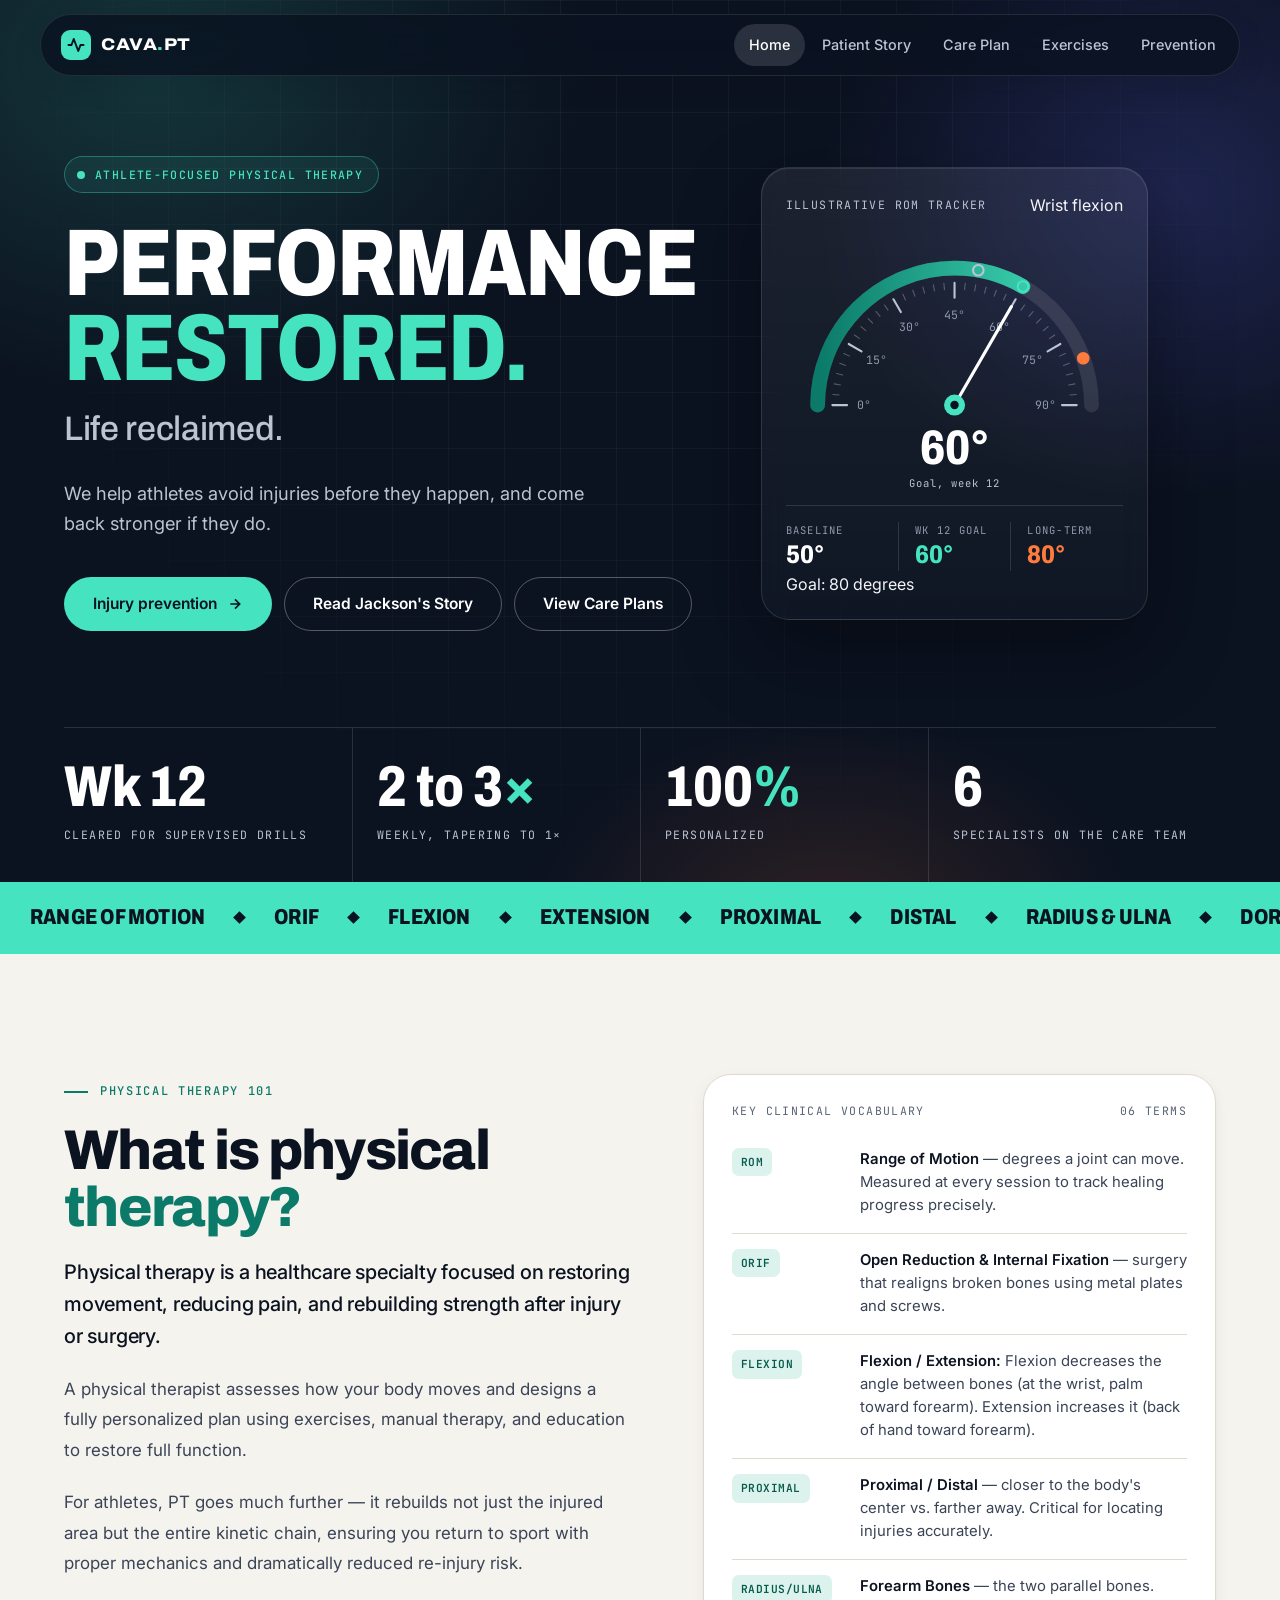
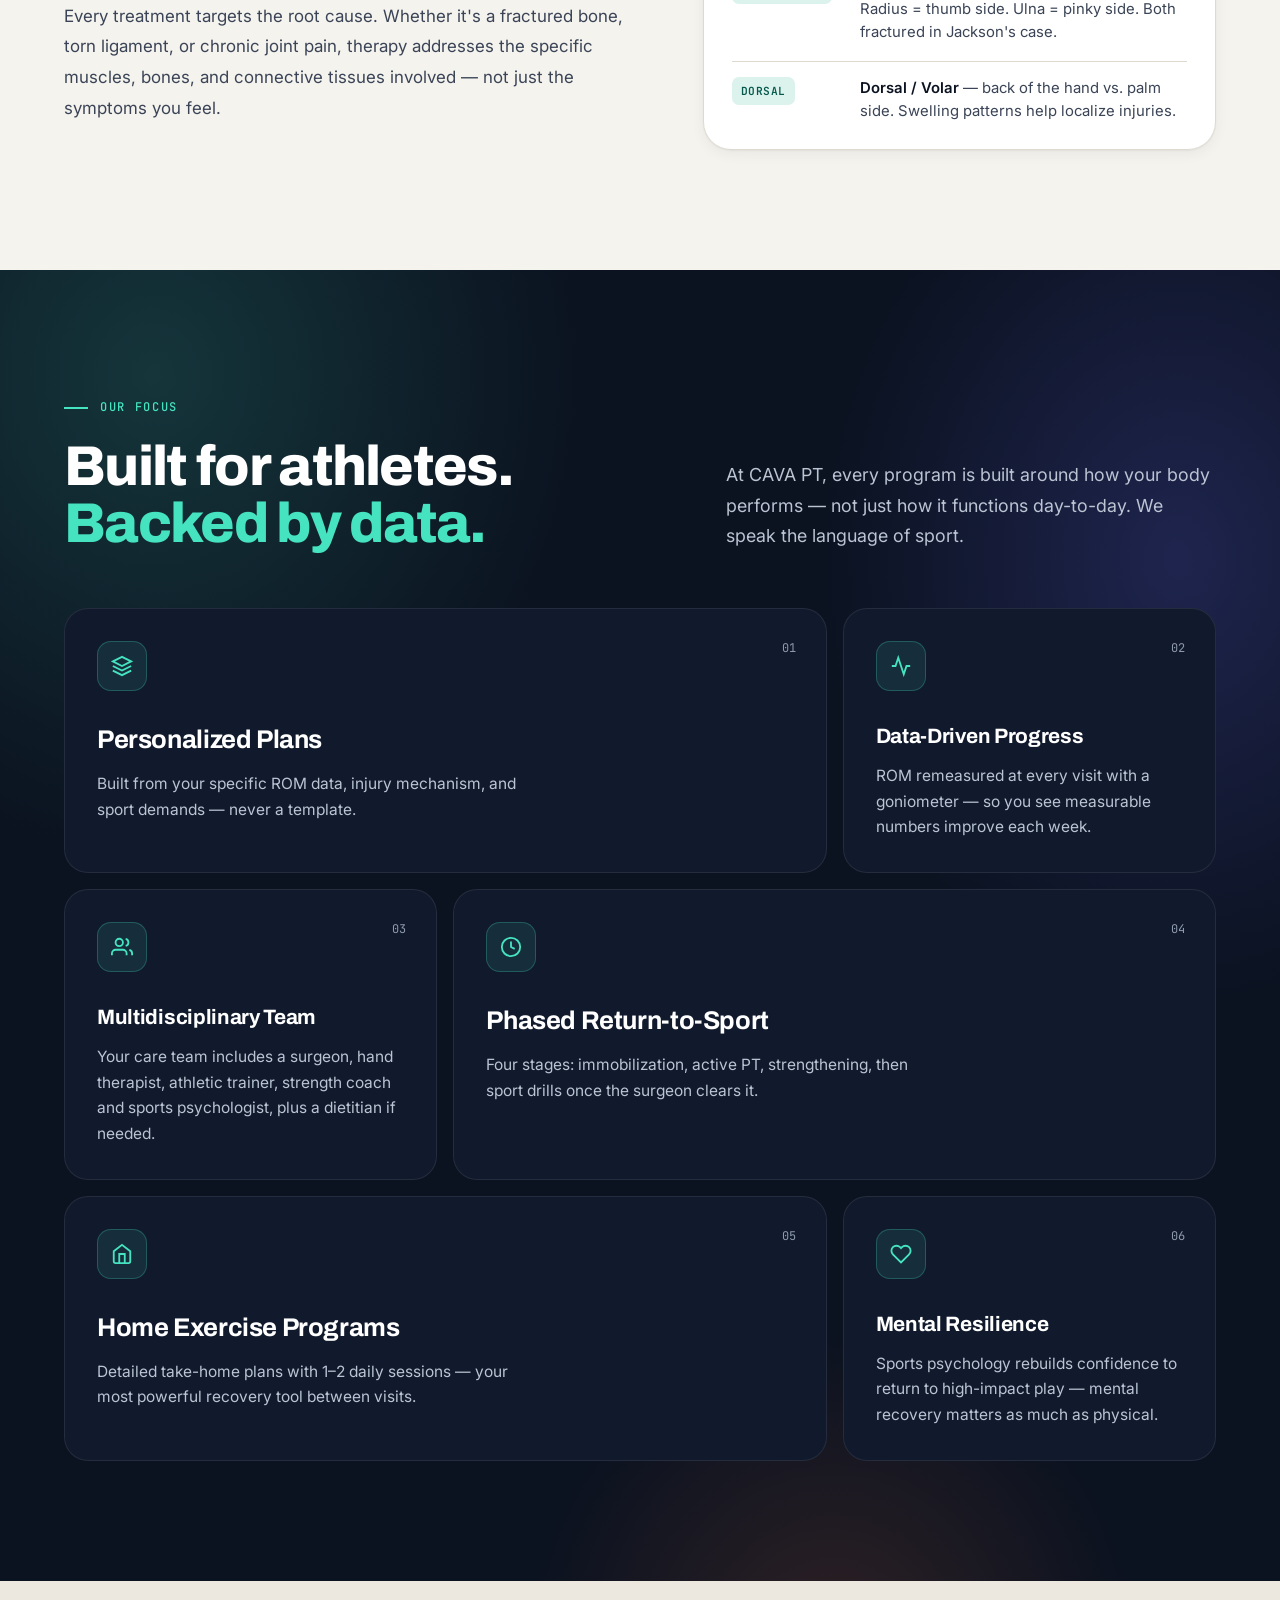
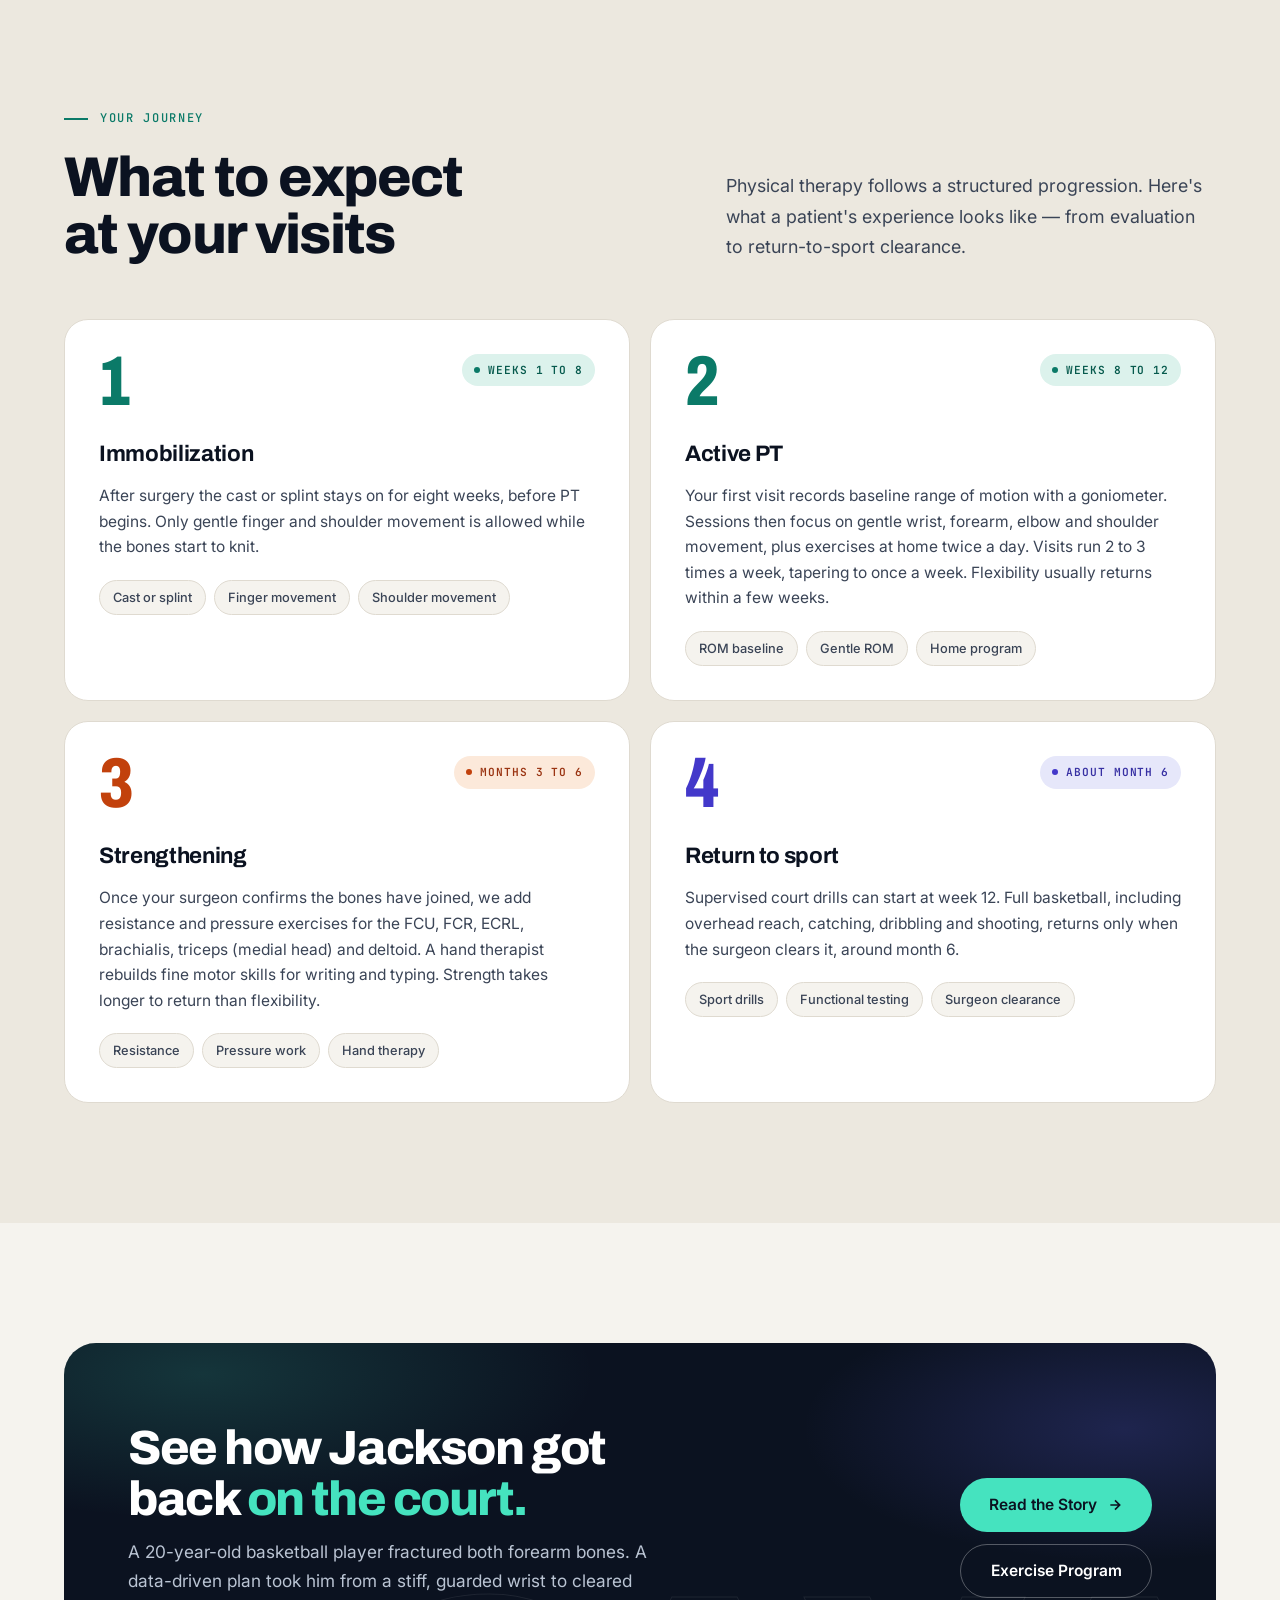
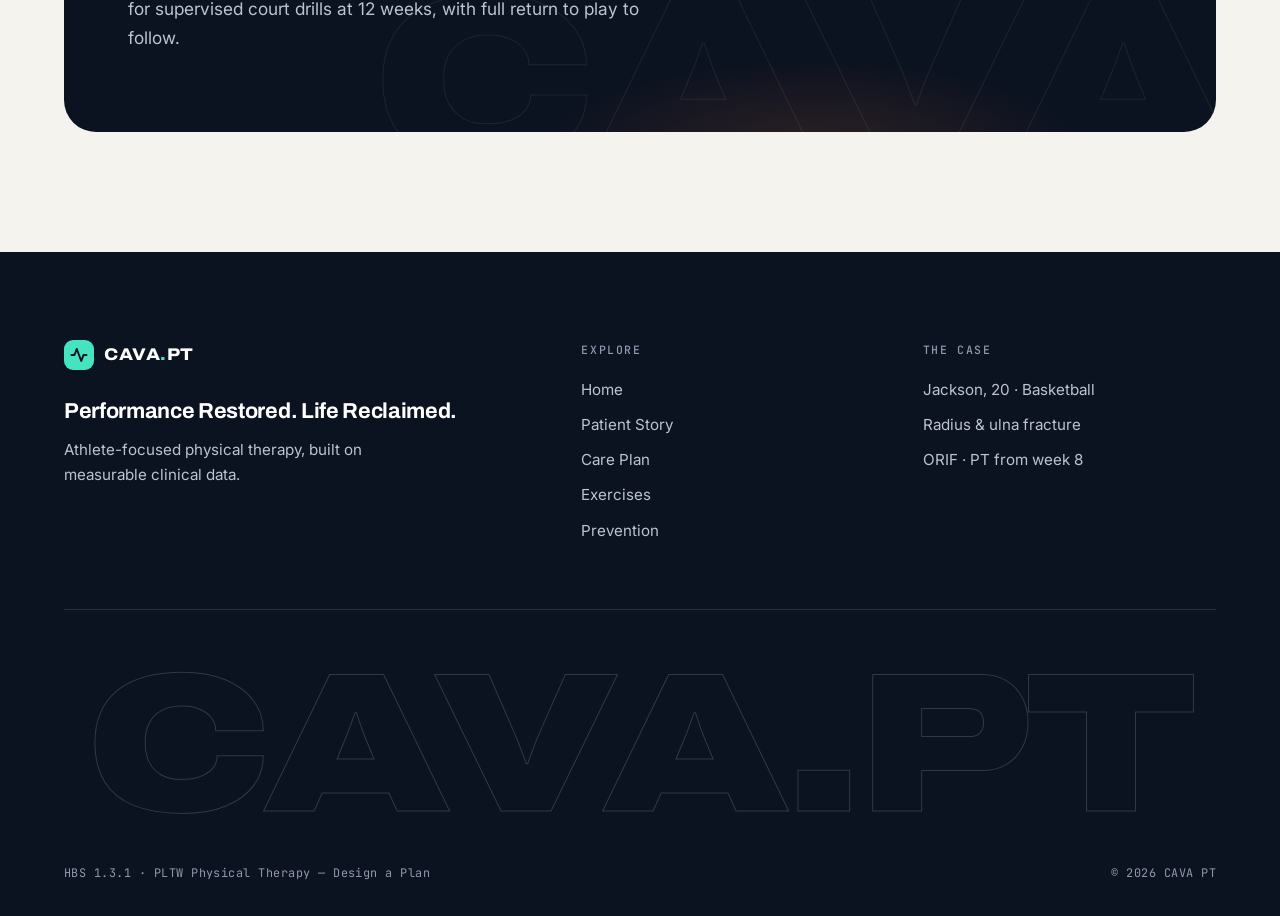
==== index.html @ 37870cc6 "Task 10: Media placeholders, ROM chart and illustrative tracker Maniken photo placeholder, hidden-un" ====
<!DOCTYPE html>
<html lang="en">
<head>
  <meta charset="UTF-8">
  <meta name="viewport" content="width=device-width, initial-scale=1.0">
  <title>CAVA Physical Therapy</title>
  <meta name="description" content="Athlete-focused physical therapy built on clinical data. Performance restored, life reclaimed.">
  <script>document.documentElement.classList.add('js')</script>
  <link rel="preconnect" href="https://fonts.googleapis.com">
  <link rel="preconnect" href="https://fonts.gstatic.com" crossorigin>
  <link rel="stylesheet" href="https://fonts.googleapis.com/css2?family=Archivo:wdth,wght@62..125,400..900&family=Inter:wght@400;500;600;700&family=JetBrains+Mono:wght@400;500;600&display=swap">
  <link rel="stylesheet" href="styles.css">
</head>
<body>

<div class="progress" aria-hidden="true"></div>
<a class="skip" href="#main">Skip to content</a>

<header class="nav">
  <div class="nav__bar">
    <a href="index.html" class="brand" aria-label="CAVA PT home">
      <span class="brand__mark"><svg width="18" height="18" viewBox="0 0 24 24" fill="none" stroke="currentColor" stroke-width="2.6" stroke-linecap="round" stroke-linejoin="round"><polyline points="2 12 6 12 9 4 15 20 18 12 22 12"/></svg></span>
      CAVA<span class="brand__dot">.</span>PT
    </a>
    <button class="nav__toggle" aria-expanded="false" aria-controls="nav-links" aria-label="Toggle menu"><span></span><span></span></button>
    <ul class="nav__links" id="nav-links">
      <li><a href="index.html" aria-current="page">Home</a></li>
      <li><a href="success-story.html">Patient Story</a></li>
      <li><a href="care-plan.html">Care Plan</a></li>
      <li><a href="exercises.html">Exercises</a></li>
      <li><a href="prevention.html">Prevention</a></li>
    </ul>
  </div>
</header>

<main id="main">

  <!-- HERO -->
  <section class="hero">
    <div class="glow"></div><div class="gridlines"></div>
    <div class="wrap">
      <div class="hero__layout">
        <div>
          <span class="chip"><span class="chip__pulse"></span>Athlete-Focused Physical Therapy</span>
          <h1>Performance <span class="hl">Restored.</span><span class="sub">Life reclaimed.</span></h1>
          <p class="hero__text">We help athletes avoid injuries before they happen, and come back stronger if they do.</p>
          <div class="hero__actions">
            <a href="prevention.html" class="btn btn--mint">Injury prevention
              <svg width="16" height="16" fill="none" stroke="currentColor" stroke-width="2.5" viewBox="0 0 24 24"><path d="M5 12h14M12 5l7 7-7 7"/></svg>
            </a>
            <a href="success-story.html" class="btn btn--ghost">Read Jackson's Story</a>
            <a href="care-plan.html" class="btn btn--ghost">View Care Plans</a>
          </div>
        </div>

        <div class="dial" data-dial aria-label="Illustrative ROM tracker for wrist flexion: 50 degrees at baseline, goal of 60 degrees at week 12, long-term goal of 80 degrees" role="img">
          <div class="dial__head">
            <span class="dial__label">Illustrative ROM tracker</span>
            <span class="dial__sub">Wrist flexion</span>
          </div>
          <svg viewBox="0 0 320 252" aria-hidden="true">
            <defs>
              <linearGradient id="dg" x1="0" x2="1" y1="0" y2="0">
                <stop offset="0" stop-color="#0B7A68"/><stop offset="1" stop-color="#45E3BF"/>
              </linearGradient>
            </defs>
            <path d="M 30 170 A 130 130 0 0 1 290 170" fill="none" stroke="rgba(255,255,255,.1)" stroke-width="14" stroke-linecap="round"/>
            <path class="dial__fill" d="M 30 170 A 130 130 0 0 1 290 170" fill="none" stroke="url(#dg)" stroke-width="14" stroke-linecap="round" pathLength="100" stroke-dasharray="100 100" stroke-dashoffset="22.2"/>
            <g class="dial__ticks"></g>
            <circle cx="182.57" cy="41.98" r="5" fill="none" stroke="#BAC4D3" stroke-width="2"/>
            <circle cx="225" cy="57.42" r="5" fill="none" stroke="#45E3BF" stroke-width="2"/>
            <circle cx="282.16" cy="125.54" r="6" fill="#FF7A3D"/>
            <g class="dial__needle" transform="rotate(70 160 170)">
              <line x1="160" y1="170" x2="160" y2="62" stroke="#fff" stroke-width="3" stroke-linecap="round"/>
            </g>
            <circle cx="160" cy="170" r="10" fill="#45E3BF"/>
            <circle cx="160" cy="170" r="4" fill="#0B1220"/>
            <text class="dial__value" x="160" y="226" text-anchor="middle" font-size="46">80°</text>
            <text class="dial__week" x="160" y="248" text-anchor="middle" font-size="10">Long-term goal</text>
          </svg>
          <div class="dial__readout">
            <div><span>Baseline</span><b>50°</b></div>
            <div class="g"><span>Wk 12 goal</span><b>60°</b></div>
            <div class="t"><span>Long-term</span><b>80°</b></div>
          </div>
          <p class="dial__caption">Goal: 80 degrees</p>
        </div>
      </div>

      <div class="stats">
        <div class="stat"><div class="stat__n">Wk <span data-count="12">12</span></div><div class="stat__l">Cleared for supervised drills</div></div>
        <div class="stat"><div class="stat__n">2 to 3<em>×</em></div><div class="stat__l">Weekly, tapering to 1×</div></div>
        <div class="stat"><div class="stat__n"><span data-count="100">100</span><em>%</em></div><div class="stat__l">Personalized</div></div>
        <div class="stat"><div class="stat__n"><span data-count="6">6</span></div><div class="stat__l">Specialists on the care team</div></div>
      </div>
    </div>
  </section>

  <!-- TICKER -->
  <div class="ticker" aria-hidden="true">
    <div class="ticker__track">
      <span class="ticker__item">Range of Motion</span><span class="ticker__item">ORIF</span><span class="ticker__item">Flexion</span><span class="ticker__item">Extension</span><span class="ticker__item">Proximal</span><span class="ticker__item">Distal</span><span class="ticker__item">Radius &amp; Ulna</span><span class="ticker__item">Dorsal</span><span class="ticker__item">Volar</span><span class="ticker__item">Return to Sport</span>
      <span class="ticker__item">Range of Motion</span><span class="ticker__item">ORIF</span><span class="ticker__item">Flexion</span><span class="ticker__item">Extension</span><span class="ticker__item">Proximal</span><span class="ticker__item">Distal</span><span class="ticker__item">Radius &amp; Ulna</span><span class="ticker__item">Dorsal</span><span class="ticker__item">Volar</span><span class="ticker__item">Return to Sport</span>
    </div>
  </div>

  <!-- WHAT IS PT -->
  <section class="section">
    <div class="wrap split">
      <div>
        <span class="eyebrow reveal">Physical Therapy 101</span>
        <h2 class="title reveal">What is physical <span class="hl">therapy?</span></h2>
        <div class="prose">
          <p class="big reveal">Physical therapy is a healthcare specialty focused on restoring movement, reducing pain, and rebuilding strength after injury or surgery.</p>
          <p class="reveal">A physical therapist assesses how your body moves and designs a fully personalized plan using exercises, manual therapy, and education to restore full function.</p>
          <p class="reveal">For athletes, PT goes much further — it rebuilds not just the injured area but the entire kinetic chain, ensuring you return to sport with proper mechanics and dramatically reduced re-injury risk.</p>
          <p class="reveal">Every treatment targets the root cause. Whether it's a fractured bone, torn ligament, or chronic joint pain, therapy addresses the specific muscles, bones, and connective tissues involved — not just the symptoms you feel.</p>
        </div>
      </div>

      <aside class="glossary reveal" aria-label="Key clinical vocabulary">
        <div class="glossary__head"><span>Key Clinical Vocabulary</span><span>06 terms</span></div>
        <div class="term"><span class="term__tag">ROM</span><p><strong>Range of Motion</strong> — degrees a joint can move. Measured at every session to track healing progress precisely.</p></div>
        <div class="term"><span class="term__tag">ORIF</span><p><strong>Open Reduction &amp; Internal Fixation</strong> — surgery that realigns broken bones using metal plates and screws.</p></div>
        <div class="term"><span class="term__tag">FLEXION</span><p><strong>Flexion / Extension:</strong> Flexion decreases the angle between bones (at the wrist, palm toward forearm). Extension increases it (back of hand toward forearm).</p></div>
        <div class="term"><span class="term__tag">PROXIMAL</span><p><strong>Proximal / Distal</strong> — closer to the body's center vs. farther away. Critical for locating injuries accurately.</p></div>
        <div class="term"><span class="term__tag">RADIUS/ULNA</span><p><strong>Forearm Bones</strong> — the two parallel bones. Radius = thumb side. Ulna = pinky side. Both fractured in Jackson's case.</p></div>
        <div class="term"><span class="term__tag">DORSAL</span><p><strong>Dorsal / Volar</strong> — back of the hand vs. palm side. Swelling patterns help localize injuries.</p></div>
      </aside>
    </div>
  </section>

  <!-- FOCUS -->
  <section class="section section--ink">
    <div class="glow"></div>
    <div class="wrap">
      <div class="section-head section-head--split">
        <div>
          <span class="eyebrow reveal">Our Focus</span>
          <h2 class="title reveal">Built for athletes.<br><span class="hl">Backed by data.</span></h2>
        </div>
        <p class="lead reveal">At CAVA PT, every program is built around how your body performs — not just how it functions day-to-day. We speak the language of sport.</p>
      </div>

      <div class="bento">
        <article class="bento__card wide reveal" data-spotlight>
          <span class="bento__idx">01</span>
          <div class="bento__icon"><svg width="22" height="22" fill="none" stroke="currentColor" stroke-width="2" viewBox="0 0 24 24"><path d="M12 2L2 7l10 5 10-5-10-5z"/><path d="M2 17l10 5 10-5M2 12l10 5 10-5"/></svg></div>
          <h3>Personalized Plans</h3>
          <p>Built from your specific ROM data, injury mechanism, and sport demands — never a template.</p>
        </article>
        <article class="bento__card reveal" data-spotlight>
          <span class="bento__idx">02</span>
          <div class="bento__icon"><svg width="22" height="22" fill="none" stroke="currentColor" stroke-width="2" viewBox="0 0 24 24"><polyline points="22 12 18 12 15 21 9 3 6 12 2 12"/></svg></div>
          <h3>Data-Driven Progress</h3>
          <p>ROM remeasured at every visit with a goniometer — so you see measurable numbers improve each week.</p>
        </article>
        <article class="bento__card reveal" data-spotlight>
          <span class="bento__idx">03</span>
          <div class="bento__icon"><svg width="22" height="22" fill="none" stroke="currentColor" stroke-width="2" viewBox="0 0 24 24"><path d="M17 21v-2a4 4 0 0 0-4-4H5a4 4 0 0 0-4 4v2"/><circle cx="9" cy="7" r="4"/><path d="M23 21v-2a4 4 0 0 0-3-3.87"/><path d="M16 3.13a4 4 0 0 1 0 7.75"/></svg></div>
          <h3>Multidisciplinary Team</h3>
          <p>Your care team includes a surgeon, hand therapist, athletic trainer, strength coach and sports psychologist, plus a dietitian if needed.</p>
        </article>
        <article class="bento__card wide reveal" data-spotlight>
          <span class="bento__idx">04</span>
          <div class="bento__icon"><svg width="22" height="22" fill="none" stroke="currentColor" stroke-width="2" viewBox="0 0 24 24"><circle cx="12" cy="12" r="10"/><polyline points="12 6 12 12 16 14"/></svg></div>
          <h3>Phased Return-to-Sport</h3>
          <p>Four stages: immobilization, active PT, strengthening, then sport drills once the surgeon clears it.</p>
        </article>
        <article class="bento__card wide reveal" data-spotlight>
          <span class="bento__idx">05</span>
          <div class="bento__icon"><svg width="22" height="22" fill="none" stroke="currentColor" stroke-width="2" viewBox="0 0 24 24"><path d="M3 9l9-7 9 7v11a2 2 0 0 1-2 2H5a2 2 0 0 1-2-2z"/><polyline points="9 22 9 12 15 12 15 22"/></svg></div>
          <h3>Home Exercise Programs</h3>
          <p>Detailed take-home plans with 1–2 daily sessions — your most powerful recovery tool between visits.</p>
        </article>
        <article class="bento__card reveal" data-spotlight>
          <span class="bento__idx">06</span>
          <div class="bento__icon"><svg width="22" height="22" fill="none" stroke="currentColor" stroke-width="2" viewBox="0 0 24 24"><path d="M20.84 4.61a5.5 5.5 0 0 0-7.78 0L12 5.67l-1.06-1.06a5.5 5.5 0 0 0-7.78 7.78l1.06 1.06L12 21.23l7.78-7.78 1.06-1.06a5.5 5.5 0 0 0 0-7.78z"/></svg></div>
          <h3>Mental Resilience</h3>
          <p>Sports psychology rebuilds confidence to return to high-impact play — mental recovery matters as much as physical.</p>
        </article>
      </div>
    </div>
  </section>

  <!-- JOURNEY -->
  <section class="section section--paper2">
    <div class="wrap">
      <div class="section-head section-head--split">
        <div>
          <span class="eyebrow reveal">Your Journey</span>
          <h2 class="title reveal">What to expect at your visits</h2>
        </div>
        <p class="lead reveal">Physical therapy follows a structured progression. Here's what a patient's experience looks like — from evaluation to return-to-sport clearance.</p>
      </div>

      <div class="grid grid-2">
        <article class="step p1 reveal">
          <div class="step__top"><span class="step__num">1</span><span class="tag-phase">Weeks 1 to 8</span></div>
          <h3>Immobilization</h3>
          <p>After surgery the cast or splint stays on for eight weeks, before PT begins. Only gentle finger and shoulder movement is allowed while the bones start to knit.</p>
          <div class="tags"><span class="tag">Cast or splint</span><span class="tag">Finger movement</span><span class="tag">Shoulder movement</span></div>
        </article>
        <article class="step p1 reveal">
          <div class="step__top"><span class="step__num">2</span><span class="tag-phase">Weeks 8 to 12</span></div>
          <h3>Active PT</h3>
          <p>Your first visit records baseline range of motion with a goniometer. Sessions then focus on gentle wrist, forearm, elbow and shoulder movement, plus exercises at home twice a day. Visits run 2 to 3 times a week, tapering to once a week. Flexibility usually returns within a few weeks.</p>
          <div class="tags"><span class="tag">ROM baseline</span><span class="tag">Gentle ROM</span><span class="tag">Home program</span></div>
        </article>
        <article class="step p2 reveal">
          <div class="step__top"><span class="step__num">3</span><span class="tag-phase">Months 3 to 6</span></div>
          <h3>Strengthening</h3>
          <p>Once your surgeon confirms the bones have joined, we add resistance and pressure exercises for the FCU, FCR, ECRL, brachialis, triceps (medial head) and deltoid. A hand therapist rebuilds fine motor skills for writing and typing. Strength takes longer to return than flexibility.</p>
          <div class="tags"><span class="tag">Resistance</span><span class="tag">Pressure work</span><span class="tag">Hand therapy</span></div>
        </article>
        <article class="step p3 reveal">
          <div class="step__top"><span class="step__num">4</span><span class="tag-phase">About month 6</span></div>
          <h3>Return to sport</h3>
          <p>Supervised court drills can start at week 12. Full basketball, including overhead reach, catching, dribbling and shooting, returns only when the surgeon clears it, around month 6.</p>
          <div class="tags"><span class="tag">Sport drills</span><span class="tag">Functional testing</span><span class="tag">Surgeon clearance</span></div>
        </article>
      </div>
    </div>
  </section>

  <!-- CTA -->
  <section class="section">
    <div class="wrap">
      <div class="cta reveal">
        <div class="glow"></div>
        <div>
          <h2>See how Jackson got back <span class="hl">on the court.</span></h2>
          <p>A 20-year-old basketball player fractured both forearm bones. A data-driven plan took him from a stiff, guarded wrist to cleared for supervised court drills at 12 weeks, with full return to play to follow.</p>
        </div>
        <div class="cta__actions">
          <a href="success-story.html" class="btn btn--mint">Read the Story
            <svg width="16" height="16" fill="none" stroke="currentColor" stroke-width="2.5" viewBox="0 0 24 24"><path d="M5 12h14M12 5l7 7-7 7"/></svg>
          </a>
          <a href="exercises.html" class="btn btn--ghost">Exercise Program</a>
        </div>
      </div>
    </div>
  </section>

</main>

<footer class="footer">
  <div class="wrap">
    <div class="footer__top">
      <div>
        <a href="index.html" class="brand"><span class="brand__mark"><svg width="18" height="18" viewBox="0 0 24 24" fill="none" stroke="currentColor" stroke-width="2.6" stroke-linecap="round" stroke-linejoin="round"><polyline points="2 12 6 12 9 4 15 20 18 12 22 12"/></svg></span>CAVA<span class="brand__dot">.</span>PT</a>
        <p class="footer__tag">Performance Restored. Life Reclaimed.</p>
        <p class="footer__note">Athlete-focused physical therapy, built on measurable clinical data.</p>
      </div>
      <div>
        <h4>Explore</h4>
        <ul><li><a href="index.html">Home</a></li><li><a href="success-story.html">Patient Story</a></li><li><a href="care-plan.html">Care Plan</a></li><li><a href="exercises.html">Exercises</a></li><li><a href="prevention.html">Prevention</a></li></ul>
      </div>
      <div>
        <h4>The Case</h4>
        <ul><li>Jackson, 20 · Basketball</li><li>Radius &amp; ulna fracture</li><li>ORIF · PT from week 8</li></ul>
      </div>
    </div>
    <div class="footer__word" aria-hidden="true">CAVA.PT</div>
    <div class="footer__bottom"><span>HBS 1.3.1 · PLTW Physical Therapy — Design a Plan</span><span>&copy; 2026 CAVA PT</span></div>
  </div>
</footer>

<script src="main.js"></script>
</body>
</html>
---- styles.css ----
/* =========================================================================
   CAVA PT — Design System
   One fixed, contrast-checked palette (every text/background pair ≥ 4.5:1).
   Dark "ink" sections use their own fixed on-ink colours, so nothing flips
   or disappears when the visitor's OS is in dark mode.
   ========================================================================= */

:root {
  /* Surfaces */
  --ink: #0B1220;
  --ink-2: #111A2C;
  --ink-3: #1A2540;
  --paper: #F5F3EE;
  --paper-2: #ECE8DF;
  --card: #FFFFFF;
  --line: #DFDAD0;
  --line-2: #C7C0B2;

  /* Text on light */
  --text: #0B1220;
  --text-2: #3A4456;
  --text-3: #596476;

  /* Text on ink */
  --on-ink: #F4F6FA;
  --on-ink-2: #BAC4D3;
  --on-ink-3: #8E9AAD;
  --ink-line: rgba(255, 255, 255, .12);

  /* Accents — "-ink" variants are for text on the matching "-soft" tint */
  --mint: #45E3BF;
  --flame: #FF7A3D;
  --teal: #0B7A68;  --teal-ink: #065A4D;  --teal-soft: #DCF2EC;
  --orange: #C2410C; --orange-ink: #9A3412; --orange-soft: #FCE9DA;
  --indigo: #4338CA; --indigo-ink: #3730A3; --indigo-soft: #E6E7FA;
  --green: #15803D; --green-ink: #166534; --green-soft: #DBF3E2;
  --red: #B91C1C;   --red-ink: #991B1B;   --red-soft: #FBE4E4;

  /* Type */
  --font-display: 'Archivo', 'Helvetica Neue', Arial, sans-serif;
  --font-body: 'Inter', system-ui, -apple-system, sans-serif;
  --font-mono: 'JetBrains Mono', ui-monospace, 'SF Mono', Menlo, monospace;

  /* Shape & depth */
  --r-sm: 12px;
  --r: 20px;
  --r-lg: 28px;
  --sh-1: 0 1px 2px rgba(11, 18, 32, .05), 0 4px 14px rgba(11, 18, 32, .05);
  --sh-2: 0 2px 4px rgba(11, 18, 32, .05), 0 18px 48px rgba(11, 18, 32, .12);
  --ease: cubic-bezier(.22, 1, .36, 1);

  color-scheme: light;
}

/* Phase colour sets — apply to any component */
.p1 { --c: var(--teal);   --c-ink: var(--teal-ink);   --c-soft: var(--teal-soft); }
.p2 { --c: var(--orange); --c-ink: var(--orange-ink); --c-soft: var(--orange-soft); }
.p3 { --c: var(--indigo); --c-ink: var(--indigo-ink); --c-soft: var(--indigo-soft); }
.ok { --c: var(--green);  --c-ink: var(--green-ink);  --c-soft: var(--green-soft); }

/* ---------- Base ---------- */
*, *::before, *::after { box-sizing: border-box; margin: 0; padding: 0; }
html { scroll-behavior: smooth; -webkit-text-size-adjust: 100%; scroll-padding-top: 96px; }
body {
  font-family: var(--font-body);
  font-size: 16px;
  line-height: 1.65;
  color: var(--text);
  background: var(--paper);
  overflow-x: hidden;
  -webkit-font-smoothing: antialiased;
  -moz-osx-font-smoothing: grayscale;
}
a { color: inherit; }
ul { list-style: none; }
strong { color: var(--text); font-weight: 600; }
::selection { background: var(--mint); color: var(--ink); }
:focus-visible { outline: 2px solid var(--teal); outline-offset: 3px; border-radius: 6px; }
.section--ink :focus-visible, .hero :focus-visible, .page-hero :focus-visible,
.nav :focus-visible, .footer :focus-visible { outline-color: var(--mint); }

.skip {
  position: fixed; left: 16px; top: -60px; z-index: 300;
  background: var(--mint); color: var(--ink); font-weight: 600;
  padding: 10px 16px; border-radius: 10px; text-decoration: none;
  transition: top .2s;
}
.skip:focus { top: 16px; }

/* ---------- Layout ---------- */
.wrap { max-width: 1200px; margin: 0 auto; padding: 0 24px; }
.section { padding: 120px 0; }
.section--tight { padding: 80px 0; }
.section--paper2 { background: var(--paper-2); }
.section--white { background: var(--card); }
.section--ink { background: var(--ink); color: var(--on-ink); position: relative; overflow: hidden; isolation: isolate; }
.section--ink strong { color: #fff; }
@media (max-width: 768px) {
  .wrap { padding: 0 20px; }
  .section { padding: 80px 0; }
  .section--tight { padding: 56px 0; }
}

.grid { display: grid; gap: 20px; }
.grid-2 { grid-template-columns: repeat(2, 1fr); }
.grid-3 { grid-template-columns: repeat(3, 1fr); }
.grid-4 { grid-template-columns: repeat(4, 1fr); }
.grid-auto { grid-template-columns: repeat(auto-fill, minmax(min(250px, 100%), 1fr)); }
@media (max-width: 1000px) { .grid-4 { grid-template-columns: repeat(2, 1fr); } .grid-3 { grid-template-columns: repeat(2, 1fr); } }
@media (max-width: 680px) { .grid-2, .grid-3, .grid-4 { grid-template-columns: 1fr; } }

/* ---------- Type ---------- */
.eyebrow {
  display: inline-flex; align-items: center; gap: 12px;
  font-family: var(--font-mono); font-size: .75rem; font-weight: 500;
  letter-spacing: .14em; text-transform: uppercase;
  color: var(--teal); margin-bottom: 20px;
}
.eyebrow::before { content: ''; width: 24px; height: 2px; background: currentColor; }
.section--ink .eyebrow { color: var(--mint); }

.title {
  font-family: var(--font-display); font-weight: 800;
  font-size: clamp(2.1rem, 4.6vw, 3.5rem); line-height: 1.02;
  letter-spacing: -.03em; text-wrap: balance; margin-bottom: 20px;
}
.section--ink .title { color: #fff; }
.title .hl { color: var(--teal); }
.section--ink .title .hl { color: var(--mint); }

.lead { font-size: clamp(1.02rem, 1.4vw, 1.15rem); color: var(--text-2); max-width: 620px; line-height: 1.7; }
.section--ink .lead { color: var(--on-ink-2); }

.section-head { margin-bottom: 56px; max-width: 760px; }
.section-head--split {
  max-width: none; display: grid; grid-template-columns: 1.1fr .9fr;
  gap: 24px 64px; align-items: end;
}
.section-head--split .title { margin-bottom: 0; }
@media (max-width: 860px) { .section-head--split { grid-template-columns: 1fr; } }

.mono { font-family: var(--font-mono); }

/* ---------- Scroll progress ---------- */
.progress {
  position: fixed; top: 0; left: 0; z-index: 210;
  width: 100%; height: 3px; transform-origin: 0 50%; transform: scaleX(0);
  background: linear-gradient(90deg, var(--mint), var(--flame));
}

/* ---------- Navigation (floating pill — always dark, always readable) ---------- */
.nav { position: fixed; top: 14px; left: 0; right: 0; z-index: 200; padding: 0 16px; }
.nav__bar {
  max-width: 1200px; margin: 0 auto; height: 62px;
  display: flex; align-items: center; justify-content: space-between; gap: 16px;
  padding: 0 8px 0 20px;
  background: rgba(11, 18, 32, .84);
  -webkit-backdrop-filter: blur(18px) saturate(160%); backdrop-filter: blur(18px) saturate(160%);
  border: 1px solid rgba(255, 255, 255, .1); border-radius: 999px;
  box-shadow: 0 8px 28px rgba(11, 18, 32, .16);
  transition: box-shadow .3s, background .3s;
}
.nav--scrolled .nav__bar { background: rgba(11, 18, 32, .92); box-shadow: 0 12px 40px rgba(11, 18, 32, .28); }

.brand {
  display: inline-flex; align-items: center;
  font-family: var(--font-display); font-weight: 800; font-stretch: 112%;
  font-size: 1.06rem; letter-spacing: .03em; color: #fff; text-decoration: none;
}
.brand__mark {
  width: 30px; height: 30px; border-radius: 9px; background: var(--mint); color: var(--ink);
  display: grid; place-items: center; flex: none; margin-right: 10px;
}
.brand__dot { color: var(--mint); }

.nav__links { display: flex; align-items: center; gap: 2px; }
.nav__links a {
  display: block; padding: 9px 15px; border-radius: 999px;
  font-size: .9rem; font-weight: 500; color: var(--on-ink-2); text-decoration: none;
  transition: color .2s, background .2s;
}
.nav__links a:hover { color: #fff; background: rgba(255, 255, 255, .08); }
.nav__links a[aria-current="page"] { color: #fff; background: rgba(255, 255, 255, .13); }
.nav__links .nav__cta { background: var(--mint); color: var(--ink); font-weight: 600; margin-left: 6px; }
.nav__links .nav__cta:hover { background: #7DEFD5; color: var(--ink); }

.nav__toggle {
  display: none; width: 46px; height: 46px; border-radius: 50%;
  border: 0; background: rgba(255, 255, 255, .08); color: #fff; cursor: pointer;
  place-items: center; position: relative;
}
.nav__toggle span {
  position: absolute; left: 14px; right: 14px; height: 2px; background: currentColor; border-radius: 2px;
  transition: transform .3s var(--ease), top .3s var(--ease);
}
.nav__toggle span:nth-child(1) { top: 18px; }
.nav__toggle span:nth-child(2) { top: 26px; }
.nav.open .nav__toggle span:nth-child(1) { top: 22px; transform: rotate(45deg); }
.nav.open .nav__toggle span:nth-child(2) { top: 22px; transform: rotate(-45deg); }

@media (max-width: 880px) {
  .nav__toggle { display: grid; }
  .nav__links {
    position: absolute; top: calc(100% + 10px); left: 16px; right: 16px;
    flex-direction: column; align-items: stretch; gap: 4px; padding: 10px;
    background: rgba(11, 18, 32, .97); border: 1px solid rgba(255, 255, 255, .1); border-radius: 22px;
    box-shadow: 0 24px 60px rgba(11, 18, 32, .35);
    opacity: 0; visibility: hidden; transform: translateY(-8px);
    transition: opacity .25s, transform .25s var(--ease), visibility .25s;
  }
  .nav.open .nav__links { opacity: 1; visibility: visible; transform: none; }
  .nav__links a { padding: 14px 18px; border-radius: 14px; font-size: 1rem; }
  .nav__links .nav__cta { margin: 6px 0 0; text-align: center; }
}

/* ---------- Buttons ---------- */
.btn {
  display: inline-flex; align-items: center; justify-content: center; gap: 10px;
  min-height: 54px; padding: 0 28px; border-radius: 999px; border: 1.5px solid transparent;
  font-family: var(--font-body); font-size: .97rem; font-weight: 600; text-decoration: none; white-space: nowrap;
  transition: transform .2s var(--ease), background .2s, border-color .2s, box-shadow .2s, color .2s;
}
.btn svg { transition: transform .25s var(--ease); flex: none; }
.btn:hover { transform: translateY(-2px); }
.btn:hover svg { transform: translateX(3px); }
.btn--mint { background: var(--mint); color: var(--ink); }
.btn--mint:hover { box-shadow: 0 0 0 6px rgba(69, 227, 191, .18), 0 12px 30px rgba(69, 227, 191, .25); }
.btn--ghost { border-color: rgba(255, 255, 255, .3); color: #fff; }
.btn--ghost:hover { border-color: rgba(255, 255, 255, .6); background: rgba(255, 255, 255, .07); }
.btn--ink { background: var(--ink); color: #fff; }
.btn--ink:hover { background: var(--ink-3); box-shadow: var(--sh-2); }
.btn--outline { border-color: var(--line-2); color: var(--text); }
.btn--outline:hover { border-color: var(--ink); }
.btn--white { background: #fff; color: var(--ink); }
.btn--white:hover { box-shadow: 0 12px 30px rgba(0, 0, 0, .25); }
@media (max-width: 480px) { .btn { width: 100%; } }

/* ---------- Shared dark backdrops ---------- */
.glow {
  position: absolute; inset: 0; z-index: -2; pointer-events: none;
  background:
    radial-gradient(55% 60% at 12% 8%, rgba(69, 227, 191, .17), transparent 62%),
    radial-gradient(45% 55% at 92% 22%, rgba(99, 102, 241, .22), transparent 62%),
    radial-gradient(40% 40% at 65% 105%, rgba(255, 122, 61, .14), transparent 60%);
}
.gridlines {
  position: absolute; inset: 0; z-index: -1; pointer-events: none;
  background-image:
    linear-gradient(rgba(255, 255, 255, .045) 1px, transparent 1px),
    linear-gradient(90deg, rgba(255, 255, 255, .045) 1px, transparent 1px);
  background-size: 56px 56px;
  -webkit-mask-image: radial-gradient(ellipse at 50% 25%, #000 25%, transparent 75%);
  mask-image: radial-gradient(ellipse at 50% 25%, #000 25%, transparent 75%);
}

.chip {
  display: inline-flex; align-items: center; gap: 10px;
  padding: 8px 15px 8px 12px; border-radius: 999px;
  border: 1px solid rgba(69, 227, 191, .35); background: rgba(69, 227, 191, .08);
  font-family: var(--font-mono); font-size: .72rem; font-weight: 500;
  letter-spacing: .12em; text-transform: uppercase; color: var(--mint);
}
.chip__pulse { width: 8px; height: 8px; border-radius: 50%; background: var(--mint); animation: pulse 2.2s infinite; }
@keyframes pulse {
  0% { box-shadow: 0 0 0 0 rgba(69, 227, 191, .6); }
  70% { box-shadow: 0 0 0 10px rgba(69, 227, 191, 0); }
  100% { box-shadow: 0 0 0 0 rgba(69, 227, 191, 0); }
}

/* ---------- Home hero ---------- */
.hero { position: relative; isolation: isolate; overflow: hidden; background: var(--ink); color: var(--on-ink); padding-top: 156px; }
.hero__layout { display: grid; grid-template-columns: 1.15fr .85fr; gap: 64px; align-items: center; }
.hero h1 {
  font-family: var(--font-display); font-weight: 800; font-stretch: 80%;
  text-transform: uppercase; color: #fff;
  font-size: clamp(3.1rem, 7.4vw, 6.4rem); line-height: .9; letter-spacing: -.01em;
  margin: 28px 0;
}
.hero h1 .hl { color: var(--mint); display: block; }
.hero h1 .sub {
  display: block; margin-top: 18px;
  font-stretch: 100%; font-weight: 500; text-transform: none; letter-spacing: -.01em;
  font-size: .36em; line-height: 1.2; color: var(--on-ink-2);
}
.hero__text { font-size: 1.14rem; color: var(--on-ink-2); max-width: 540px; margin-bottom: 38px; }
.hero__actions { display: flex; flex-wrap: wrap; gap: 12px; }
@media (max-width: 960px) {
  .hero { padding-top: 132px; }
  .hero__layout { grid-template-columns: 1fr; gap: 48px; }
  .dial { max-width: 460px; }
}

/* Goniometer dial */
.dial {
  position: relative; border-radius: var(--r-lg); padding: 24px 24px 22px;
  background: linear-gradient(180deg, rgba(255, 255, 255, .07), rgba(255, 255, 255, .02));
  border: 1px solid rgba(255, 255, 255, .12);
  -webkit-backdrop-filter: blur(12px); backdrop-filter: blur(12px);
  box-shadow: 0 30px 80px rgba(0, 0, 0, .35), inset 0 1px 0 rgba(255, 255, 255, .08);
}
.dial__head { display: flex; justify-content: space-between; align-items: center; margin-bottom: 8px; }
.dial__label { font-family: var(--font-mono); font-size: .72rem; letter-spacing: .12em; text-transform: uppercase; color: var(--on-ink-2); }
.dial__live { display: inline-flex; align-items: center; gap: 8px; font-family: var(--font-mono); font-size: .7rem; letter-spacing: .12em; color: var(--mint); }
.dial__live::before { content: ''; width: 7px; height: 7px; border-radius: 50%; background: var(--mint); animation: pulse 2s infinite; }
.dial svg { width: 100%; height: auto; display: block; overflow: visible; }
.dial__fill { transition: none; }
.dial__value { font-family: var(--font-display); font-weight: 800; font-stretch: 80%; fill: #fff; }
.dial__week { font-family: var(--font-mono); fill: var(--on-ink-2); letter-spacing: .1em; }
.dial__readout {
  display: grid; grid-template-columns: repeat(3, 1fr); margin-top: 14px;
  border-top: 1px solid var(--ink-line); padding-top: 16px;
}
.dial__readout div + div { border-left: 1px solid var(--ink-line); padding-left: 16px; }
.dial__readout span { display: block; font-family: var(--font-mono); font-size: .66rem; letter-spacing: .12em; text-transform: uppercase; color: var(--on-ink-3); }
.dial__readout b { font-family: var(--font-display); font-stretch: 85%; font-size: 1.6rem; font-weight: 800; color: #fff; line-height: 1.2; }
.dial__readout .t b { color: var(--flame); }
.dial__readout .g b { color: var(--mint); }

/* Hero stats strip */
.stats { display: grid; grid-template-columns: repeat(4, 1fr); margin-top: 96px; border-top: 1px solid var(--ink-line); }
.stat { padding: 30px 24px 38px; }
.stat + .stat { border-left: 1px solid var(--ink-line); }
.stat:first-child { padding-left: 0; }
.stat__n { font-family: var(--font-display); font-weight: 800; font-stretch: 80%; font-size: clamp(2.6rem, 4.5vw, 3.6rem); line-height: 1; color: #fff; }
.stat__n em { font-style: normal; color: var(--mint); }
.stat__l { margin-top: 10px; font-family: var(--font-mono); font-size: .72rem; letter-spacing: .12em; text-transform: uppercase; color: var(--on-ink-2); }
@media (max-width: 760px) {
  .stats { grid-template-columns: repeat(2, 1fr); margin-top: 64px; }
  .stat { padding: 24px 16px 28px; }
  .stat:nth-child(odd) { padding-left: 0; border-left: 0; }
  .stat:nth-child(n+3) { border-top: 1px solid var(--ink-line); }
}

/* ---------- Ticker ---------- */
.ticker { background: var(--mint); color: var(--ink); overflow: hidden; white-space: nowrap; }
.ticker__track { display: inline-flex; animation: marquee 48s linear infinite; }
.ticker:hover .ticker__track { animation-play-state: paused; }
.ticker__item {
  display: inline-flex; align-items: center; gap: 30px; padding: 18px 0 18px 30px;
  font-family: var(--font-display); font-weight: 800; font-stretch: 80%;
  font-size: 1.35rem; text-transform: uppercase; letter-spacing: .01em;
}
.ticker__item::after { content: ''; width: 9px; height: 9px; background: var(--ink); transform: rotate(45deg); }
@keyframes marquee { to { transform: translateX(-50%); } }

/* ---------- Prose ---------- */
.split { display: grid; grid-template-columns: 1.05fr .95fr; gap: 72px; align-items: start; }
@media (max-width: 900px) { .split { grid-template-columns: 1fr; gap: 48px; } }
.prose p { color: var(--text-2); font-size: 1.06rem; line-height: 1.8; margin-bottom: 22px; }
.prose p.big { font-size: 1.25rem; line-height: 1.6; color: var(--text); font-weight: 500; letter-spacing: -.01em; }

/* Glossary */
.glossary { background: var(--card); border: 1px solid var(--line); border-radius: var(--r-lg); padding: 10px; box-shadow: var(--sh-1); position: sticky; top: 100px; }
@media (max-width: 900px) { .glossary { position: static; } }
.glossary__head {
  display: flex; justify-content: space-between; align-items: center; padding: 16px 18px 12px;
  font-family: var(--font-mono); font-size: .72rem; letter-spacing: .12em; text-transform: uppercase; color: var(--text-3);
}
.term { display: grid; grid-template-columns: 112px 1fr; gap: 16px; padding: 16px 18px; border-radius: 16px; transition: background .2s; }
.term:hover { background: var(--paper); }
.term { position: relative; }
.term + .term::before { content: ''; position: absolute; top: 0; left: 18px; right: 18px; height: 1px; background: var(--line); }
.term:hover::before, .term:hover + .term::before { opacity: 0; }
.term__tag {
  justify-self: start; align-self: start;
  font-family: var(--font-mono); font-size: .7rem; font-weight: 600; letter-spacing: .04em;
  color: var(--teal-ink); background: var(--teal-soft); padding: 5px 9px; border-radius: 7px;
}
.term p { font-size: .93rem; color: var(--text-2); line-height: 1.55; }
@media (max-width: 480px) { .term { grid-template-columns: 1fr; gap: 8px; } }

/* ---------- Bento (dark feature grid) ---------- */
.bento { display: grid; grid-template-columns: repeat(3, 1fr); gap: 16px; }
.bento__card {
  position: relative; overflow: hidden; isolation: isolate;
  padding: 32px; border-radius: 24px; min-height: 240px;
  background: var(--ink-2); border: 1px solid rgba(255, 255, 255, .08);
  transition: border-color .3s, transform .3s var(--ease);
}
.bento__card::before {
  content: ''; position: absolute; inset: 0; z-index: -1; opacity: 0; transition: opacity .3s;
  background: radial-gradient(380px circle at var(--mx, 50%) var(--my, 50%), rgba(69, 227, 191, .13), transparent 60%);
}
.bento__card:hover { border-color: rgba(69, 227, 191, .35); transform: translateY(-3px); }
.bento__card:hover::before { opacity: 1; }
.bento__card.wide { grid-column: span 2; }
.bento__icon {
  width: 50px; height: 50px; border-radius: 14px; margin-bottom: 28px;
  display: grid; place-items: center; color: var(--mint);
  background: rgba(69, 227, 191, .1); border: 1px solid rgba(69, 227, 191, .25);
}
.bento__idx { position: absolute; top: 30px; right: 30px; font-family: var(--font-mono); font-size: .75rem; color: var(--on-ink-3); }
.bento__card h3 { font-family: var(--font-display); font-weight: 700; font-size: 1.3rem; letter-spacing: -.015em; color: #fff; margin-bottom: 10px; }
.bento__card p { color: var(--on-ink-2); font-size: .97rem; max-width: 440px; }
.bento__card.wide h3 { font-size: 1.6rem; }
@media (max-width: 960px) { .bento { grid-template-columns: repeat(2, 1fr); } .bento__card.wide { grid-column: auto; } }
@media (max-width: 620px) { .bento { grid-template-columns: 1fr; } .bento__card { min-height: 0; } }

/* ---------- Journey steps ---------- */
.step {
  position: relative; overflow: hidden;
  background: var(--card); border: 1px solid var(--line); border-radius: 24px; padding: 34px;
  transition: transform .3s var(--ease), box-shadow .3s, border-color .3s;
}
.step::after {
  content: ''; position: absolute; left: 0; right: 0; bottom: 0; height: 4px; background: var(--c);
  transform: scaleX(0); transform-origin: left; transition: transform .45s var(--ease);
}
.step:hover { transform: translateY(-4px); box-shadow: var(--sh-2); border-color: var(--line-2); }
.step:hover::after { transform: scaleX(1); }
.step__top { display: flex; justify-content: space-between; align-items: flex-start; gap: 16px; margin-bottom: 26px; }
.step__num { font-family: var(--font-display); font-weight: 800; font-stretch: 75%; font-size: 4.4rem; line-height: .8; color: var(--c); }
.step h3 { font-family: var(--font-display); font-weight: 700; font-size: 1.4rem; letter-spacing: -.015em; margin-bottom: 10px; }
.step p { color: var(--text-2); font-size: .97rem; margin-bottom: 20px; }

.tag-phase {
  display: inline-flex; align-items: center; gap: 8px;
  font-family: var(--font-mono); font-size: .7rem; font-weight: 600; letter-spacing: .08em; text-transform: uppercase;
  color: var(--c-ink); background: var(--c-soft); padding: 7px 12px; border-radius: 999px; white-space: nowrap;
}
.tag-phase::before { content: ''; width: 6px; height: 6px; border-radius: 50%; background: var(--c); }
.tags { display: flex; flex-wrap: wrap; gap: 8px; }
.tag { font-size: .8rem; font-weight: 500; padding: 6px 13px; border-radius: 999px; background: var(--paper); border: 1px solid var(--line); color: var(--text-2); }

/* ---------- CTA ---------- */
.cta {
  position: relative; overflow: hidden; isolation: isolate;
  display: grid; grid-template-columns: 1.4fr auto; gap: 40px; align-items: center;
  padding: 80px 64px; border-radius: 32px; background: var(--ink); color: var(--on-ink);
}
.cta::after {
  content: 'CAVA'; position: absolute; right: -2%; bottom: -18%; z-index: -1; pointer-events: none;
  font-family: var(--font-display); font-weight: 900; font-stretch: 125%; font-size: 15rem; line-height: 1;
  color: transparent; -webkit-text-stroke: 1px rgba(255, 255, 255, .08);
}
.cta h2 { font-family: var(--font-display); font-weight: 800; font-size: clamp(1.9rem, 4vw, 3rem); line-height: 1.05; letter-spacing: -.03em; color: #fff; margin-bottom: 14px; text-wrap: balance; }
.cta h2 .hl { color: var(--mint); }
.cta p { color: var(--on-ink-2); font-size: 1.08rem; max-width: 520px; }
.cta__actions { display: flex; flex-direction: column; gap: 12px; }
@media (max-width: 860px) { .cta { grid-template-columns: 1fr; padding: 56px 28px; } .cta__actions { flex-direction: row; flex-wrap: wrap; } .cta::after { font-size: 8rem; } }

/* ---------- Page hero (inner pages) ---------- */
.page-hero { position: relative; isolation: isolate; overflow: hidden; background: var(--ink); color: var(--on-ink); padding: 168px 0 96px; }
.crumbs { display: flex; align-items: center; gap: 10px; font-family: var(--font-mono); font-size: .75rem; letter-spacing: .1em; text-transform: uppercase; color: var(--on-ink-3); margin-bottom: 26px; }
.crumbs a { color: var(--on-ink-2); text-decoration: none; }
.crumbs a:hover { color: #fff; }
.crumbs b { color: var(--mint); font-weight: 500; }
.page-hero h1 {
  font-family: var(--font-display); font-weight: 800; font-stretch: 88%;
  font-size: clamp(2.7rem, 7vw, 5.6rem); line-height: .95; letter-spacing: -.025em;
  color: #fff; max-width: 15ch; text-wrap: balance; margin-bottom: 26px;
}
.page-hero h1 .hl { color: var(--mint); }
.page-hero .lead { color: var(--on-ink-2); max-width: 600px; }
.meta-row { display: flex; flex-wrap: wrap; gap: 10px; margin-top: 36px; }
.meta { padding: 10px 17px; border-radius: 999px; border: 1px solid rgba(255, 255, 255, .14); background: rgba(255, 255, 255, .04); font-size: .88rem; color: var(--on-ink-2); }
.meta b { color: #fff; font-weight: 600; }
.page-hero .stats { margin-top: 72px; }
@media (max-width: 768px) { .page-hero { padding: 136px 0 72px; } }

/* ---------- Cards ---------- */
.card {
  background: var(--card); border: 1px solid var(--line); border-radius: var(--r); padding: 30px;
  transition: transform .3s var(--ease), box-shadow .3s, border-color .3s;
}
.card--lift:hover { transform: translateY(-4px); box-shadow: var(--sh-2); border-color: var(--line-2); }
.card__title { font-family: var(--font-display); font-weight: 700; font-size: 1.22rem; letter-spacing: -.015em; line-height: 1.25; margin-bottom: 10px; color: var(--text); }
.card p { color: var(--text-2); font-size: .96rem; }
.card__head { display: flex; align-items: center; gap: 14px; margin-bottom: 20px; }
.card__head .card__title { margin: 0; }
.card__kicker { font-family: var(--font-mono); font-size: .72rem; font-weight: 600; letter-spacing: .1em; text-transform: uppercase; color: var(--c-ink, var(--teal-ink)); margin-bottom: 10px; }
.card--accent { position: relative; overflow: hidden; }
.card--accent::before { content: ''; position: absolute; left: 0; right: 0; top: 0; height: 4px; background: var(--c); }

.tile {
  flex: none; width: 46px; height: 46px; border-radius: 13px; display: grid; place-items: center;
  background: var(--c-soft, var(--teal-soft)); color: var(--c-ink, var(--teal-ink));
  font-family: var(--font-mono); font-size: .74rem; font-weight: 600; letter-spacing: .02em;
}
.tile--ink { background: var(--ink); color: var(--mint); }
.tile--sm { width: 38px; height: 38px; border-radius: 11px; font-size: .66rem; }

/* Goals */
.goal { display: flex; gap: 20px; align-items: flex-start; }
.goal .tile { font-size: .85rem; }

/* Key/value list */
.kv li { display: flex; justify-content: space-between; align-items: center; gap: 16px; padding: 14px 0; border-top: 1px solid var(--line); font-size: .95rem; }
.kv li:first-child { border-top: 0; }
.kv .k { color: var(--text-2); }
.kv .v { color: var(--text); font-weight: 600; text-align: right; }

/* Status / badges */
.status {
  display: inline-flex; align-items: center; gap: 7px; white-space: nowrap;
  font-size: .78rem; font-weight: 600; padding: 5px 12px; border-radius: 999px;
  background: var(--c-soft); color: var(--c-ink);
}
.status::before { content: ''; width: 6px; height: 6px; border-radius: 50%; background: var(--c); }

/* Pills (category labels) */
.pill { display: inline-block; font-family: var(--font-mono); font-size: .68rem; font-weight: 600; letter-spacing: .08em; text-transform: uppercase; padding: 5px 10px; border-radius: 7px; background: var(--c-soft, var(--orange-soft)); color: var(--c-ink, var(--orange-ink)); margin-bottom: 14px; }

/* ---------- Tables ---------- */
.table { background: var(--card); border: 1px solid var(--line); border-radius: var(--r); overflow: hidden; box-shadow: var(--sh-1); }
.table__scroll { overflow-x: auto; -webkit-overflow-scrolling: touch; }
.table table { width: 100%; border-collapse: collapse; min-width: 760px; }
.table th {
  background: var(--ink); color: var(--on-ink); text-align: left; white-space: nowrap;
  font-family: var(--font-mono); font-size: .72rem; font-weight: 500; letter-spacing: .1em; text-transform: uppercase;
  padding: 18px 22px;
}
.table td { padding: 18px 22px; border-top: 1px solid var(--line); color: var(--text-2); font-size: .95rem; vertical-align: middle; }
.table tbody tr { transition: background .15s; }
.table tbody tr:hover { background: var(--paper); }
.table .strong { color: var(--text); font-weight: 600; }
.table .num { font-family: var(--font-mono); color: var(--text); font-variant-numeric: tabular-nums; }
.table__hint { display: none; font-family: var(--font-mono); font-size: .72rem; color: var(--text-3); margin-top: 12px; }
@media (max-width: 800px) { .table__hint { display: block; } }

.bar { display: flex; align-items: center; gap: 12px; min-width: 170px; }
.bar__track { flex: 1; height: 8px; border-radius: 99px; background: var(--paper-2); overflow: hidden; }
.bar__fill { height: 100%; border-radius: 99px; background: var(--c); transition: width 1.4s var(--ease); }
.bar__val { font-family: var(--font-mono); font-size: .82rem; color: var(--text); min-width: 40px; text-align: right; }

/* ---------- Phase timeline ---------- */
.rail { display: grid; grid-template-columns: repeat(3, 1fr); gap: 20px; margin-bottom: 24px; position: relative; }
.rail::before {
  content: ''; position: absolute; top: 28px; left: 16.6%; right: 16.6%; height: 2px;
  background: linear-gradient(90deg, var(--teal), var(--orange), var(--indigo));
}
.rail__node { justify-self: center; text-align: center; position: relative; }
.rail__dot {
  width: 56px; height: 56px; margin: 0 auto 10px; border-radius: 50%; display: grid; place-items: center;
  background: var(--c); color: #fff; box-shadow: 0 0 0 8px var(--paper);
  font-family: var(--font-display); font-weight: 800; font-size: 1.25rem;
}
.rail__wk { font-family: var(--font-mono); font-size: .72rem; letter-spacing: .1em; text-transform: uppercase; color: var(--c-ink); font-weight: 600; }
@media (max-width: 760px) { .rail { display: none; } }

.phase h3 { font-family: var(--font-display); font-weight: 700; font-size: 1.35rem; letter-spacing: -.015em; margin-bottom: 18px; }
.phase .card__kicker { display: flex; justify-content: space-between; }
.checklist li { display: flex; gap: 12px; padding: 11px 0; border-top: 1px solid var(--line); font-size: .95rem; color: var(--text-2); }
.checklist li::before {
  content: ''; flex: none; width: 18px; height: 18px; margin-top: 3px; border-radius: 50%;
  background: var(--c-soft) url("data:image/svg+xml,%3Csvg xmlns='http://www.w3.org/2000/svg' viewBox='0 0 24 24' fill='none' stroke='%230B1220' stroke-width='3.5' stroke-linecap='round' stroke-linejoin='round'%3E%3Cpolyline points='20 6 9 17 4 12'/%3E%3C/svg%3E") center / 10px no-repeat;
}
.phase__foot { margin-top: 20px; padding: 13px 16px; border-radius: 12px; background: var(--c-soft); color: var(--c-ink); font-weight: 600; font-size: .9rem; display: flex; align-items: center; gap: 10px; }

/* ---------- Pager ---------- */
.pager { display: grid; grid-template-columns: 1fr 1fr; gap: 16px; }
.pager a {
  display: flex; flex-direction: column; gap: 8px; padding: 30px 34px; border-radius: 24px;
  background: var(--card); border: 1px solid var(--line); text-decoration: none;
  transition: transform .3s var(--ease), box-shadow .3s, border-color .3s;
}
.pager a:hover { transform: translateY(-3px); box-shadow: var(--sh-2); border-color: var(--ink); }
.pager__label { font-family: var(--font-mono); font-size: .72rem; letter-spacing: .12em; text-transform: uppercase; color: var(--text-3); }
.pager__title { font-family: var(--font-display); font-weight: 700; font-size: 1.45rem; letter-spacing: -.02em; display: flex; align-items: center; gap: 12px; color: var(--text); }
.pager__title svg { transition: transform .25s var(--ease); }
.pager a:hover .pager__title svg { transform: translateX(4px); }
.pager .prev:hover .pager__title svg { transform: translateX(-4px); }
.pager .next { align-items: flex-end; text-align: right; }
@media (max-width: 640px) { .pager { grid-template-columns: 1fr; } .pager .next { align-items: flex-start; text-align: left; } }

/* ---------- Story page ---------- */
.story-grid { display: grid; grid-template-columns: 340px 1fr; gap: 64px; align-items: start; }
@media (max-width: 900px) { .story-grid { grid-template-columns: 1fr; gap: 40px; } }
.profile { position: sticky; top: 100px; background: var(--card); border: 1px solid var(--line); border-radius: var(--r-lg); overflow: hidden; box-shadow: var(--sh-1); }
@media (max-width: 900px) { .profile { position: static; } }
.profile__top { position: relative; isolation: isolate; overflow: hidden; background: var(--ink); color: #fff; padding: 32px 28px 28px; }
.profile__avatar {
  width: 72px; height: 72px; border-radius: 20px; background: var(--mint); color: var(--ink);
  display: grid; place-items: center; margin-bottom: 18px;
  font-family: var(--font-display); font-weight: 800; font-size: 2rem;
}
.profile__name { font-family: var(--font-display); font-weight: 800; font-size: 1.7rem; letter-spacing: -.02em; line-height: 1.1; }
.profile__sub { color: var(--on-ink-2); font-size: .92rem; margin-top: 4px; }
.profile__body { padding: 8px 28px 18px; }

.story h3 { display: flex; align-items: baseline; gap: 14px; font-family: var(--font-display); font-weight: 700; font-size: 1.65rem; letter-spacing: -.02em; margin: 56px 0 18px; }
.story h3:first-child { margin-top: 0; }
.story h3 span { font-family: var(--font-mono); font-size: .8rem; font-weight: 500; color: var(--teal); letter-spacing: .06em; }
.story p { color: var(--text-2); font-size: 1.06rem; line-height: 1.8; margin-bottom: 18px; }
.story .goals-list { display: grid; gap: 10px; margin: 6px 0 22px; }
.story .goals-list li { display: flex; gap: 14px; padding: 16px 20px; background: var(--card); border: 1px solid var(--line); border-radius: 16px; color: var(--text-2); }
.story .goals-list li b { flex: none; font-family: var(--font-mono); font-size: .78rem; color: var(--teal-ink); background: var(--teal-soft); width: 28px; height: 28px; border-radius: 8px; display: grid; place-items: center; }
.callout { margin: 30px 0; padding: 26px 30px; background: var(--card); border: 1px solid var(--line); border-left: 4px solid var(--teal); border-radius: 4px 18px 18px 4px; }
.callout p { color: var(--text) !important; font-size: 1.08rem !important; font-weight: 500; line-height: 1.65 !important; margin-bottom: 12px !important; }
.callout cite { font-style: normal; font-family: var(--font-mono); font-size: .76rem; letter-spacing: .06em; color: var(--text-3); }

/* ROM rings */
.ring-card { text-align: center; padding: 28px 22px; }
.ring-card .card__kicker { color: var(--text-3); }
.ring { position: relative; width: 132px; height: 132px; margin: 6px auto 18px; }
.ring svg { width: 100%; height: 100%; transform: rotate(-90deg); }
.ring__track { fill: none; stroke: var(--paper-2); stroke-width: 10; }
.ring__fill { fill: none; stroke: var(--c); stroke-width: 10; stroke-linecap: round; transition: stroke-dashoffset 1.5s var(--ease); }
.ring__center { position: absolute; inset: 0; display: flex; flex-direction: column; align-items: center; justify-content: center; }
.ring__val { font-family: var(--font-display); font-weight: 800; font-stretch: 85%; font-size: 2.1rem; line-height: 1; color: var(--text); }
.ring__unit { font-family: var(--font-mono); font-size: .66rem; letter-spacing: .1em; text-transform: uppercase; color: var(--text-3); margin-top: 4px; }
.ring-card .target { font-size: .88rem; color: var(--text-2); margin-bottom: 12px; }
.ring-card .target b { font-family: var(--font-mono); color: var(--text); }
.legend { display: flex; flex-wrap: wrap; gap: 24px; margin-top: 28px; font-size: .9rem; color: var(--text-2); }
.legend span { display: inline-flex; align-items: center; gap: 10px; }
.legend i { width: 12px; height: 12px; border-radius: 4px; background: var(--c); }

/* Anatomy list */
.alist { display: grid; gap: 16px; }
.alist li { display: flex; gap: 14px; font-size: .95rem; color: var(--text-2); line-height: 1.6; }

/* Outcomes */
.outcome { text-align: left; }
.outcome__n { font-family: var(--font-display); font-weight: 800; font-stretch: 80%; font-size: clamp(2.8rem, 5vw, 3.8rem); line-height: 1; color: var(--teal); margin-bottom: 10px; }
.outcome__n small { font-size: .45em; font-stretch: 100%; color: var(--text-3); margin-left: 4px; }
.outcome p { color: var(--text-2); font-size: .95rem; }

.quote { position: relative; isolation: isolate; overflow: hidden; margin-top: 24px; padding: 64px; border-radius: 32px; background: var(--ink); color: #fff; }
.quote__mark { font-family: var(--font-display); font-weight: 900; font-size: 6rem; line-height: .6; color: var(--mint); display: block; margin-bottom: 18px; }
.quote blockquote { font-family: var(--font-display); font-weight: 500; font-size: clamp(1.3rem, 2.6vw, 1.9rem); line-height: 1.4; letter-spacing: -.015em; max-width: 900px; margin-bottom: 28px; text-wrap: pretty; }
.quote cite { font-style: normal; font-family: var(--font-mono); font-size: .78rem; letter-spacing: .1em; text-transform: uppercase; color: var(--on-ink-2); }
@media (max-width: 640px) { .quote { padding: 40px 26px; } }

/* ---------- Exercises page ---------- */
.diagram { display: grid; grid-template-columns: .9fr 1.1fr; gap: 56px; align-items: center; background: var(--card); border: 1px solid var(--line); border-radius: 32px; padding: 40px; }
.diagram__art { background: var(--ink); border-radius: 24px; padding: 28px; display: grid; place-items: center; position: relative; isolation: isolate; overflow: hidden; }
.diagram__art svg { width: 100%; max-width: 300px; height: auto; }
.diagram h3 { font-family: var(--font-display); font-weight: 800; font-size: clamp(1.5rem, 2.6vw, 2rem); letter-spacing: -.025em; line-height: 1.1; margin-bottom: 16px; }
.diagram p { color: var(--text-2); margin-bottom: 16px; }
.bones { display: grid; gap: 10px; margin-top: 24px; }
.bones li { display: flex; gap: 12px; align-items: flex-start; padding: 12px 16px; border-radius: 12px; background: var(--paper); font-size: .93rem; color: var(--text-2); }
.bones li b { color: var(--text); font-weight: 600; }
.bones li::before { content: ''; flex: none; width: 8px; height: 8px; border-radius: 50%; background: var(--teal); margin-top: 8px; }
@media (max-width: 860px) { .diagram { grid-template-columns: 1fr; padding: 24px; gap: 32px; } }

.ex-list { display: grid; gap: 32px; }
.ex { background: var(--card); border: 1px solid var(--line); border-radius: 32px; overflow: hidden; transition: box-shadow .3s; }
.ex:hover { box-shadow: var(--sh-2); }
.ex__head { position: relative; display: grid; grid-template-columns: auto 1fr; gap: 32px; align-items: center; padding: 36px 40px; border-bottom: 1px solid var(--line); background: linear-gradient(90deg, var(--c-soft), transparent 70%); }
.ex__num { font-family: var(--font-display); font-weight: 800; font-stretch: 75%; font-size: 5rem; line-height: .8; color: var(--c); }
.ex__phase { font-family: var(--font-mono); font-size: .74rem; font-weight: 600; letter-spacing: .1em; text-transform: uppercase; color: var(--c-ink); margin-bottom: 8px; }
.ex__title { font-family: var(--font-display); font-weight: 800; font-size: clamp(1.45rem, 2.6vw, 2rem); letter-spacing: -.025em; line-height: 1.12; margin-bottom: 6px; }
.ex__sub { color: var(--text-2); }
.ex__body { display: grid; grid-template-columns: 1.55fr 1fr; gap: 40px; padding: 40px; }
.ex__steps { display: grid; gap: 26px; align-content: start; }
.ex__step h4 { display: flex; align-items: center; gap: 10px; font-family: var(--font-mono); font-size: .74rem; font-weight: 600; letter-spacing: .1em; text-transform: uppercase; color: var(--c-ink); margin-bottom: 8px; }
.ex__step h4::before { content: ''; width: 16px; height: 2px; background: var(--c); }
.ex__step p { color: var(--text-2); line-height: 1.78; }
.ex__step--warn { padding: 20px 22px; border-radius: 16px; background: var(--red-soft); }
.ex__step--warn h4 { color: var(--red-ink); }
.ex__step--warn h4::before { background: var(--red); }
.ex__step--warn p { color: #4A1D1D; }
@media (max-width: 860px) {
  .ex__head { grid-template-columns: 1fr; gap: 14px; padding: 28px 24px; }
  .ex__num { font-size: 3.6rem; }
  .ex__body { grid-template-columns: 1fr; padding: 28px 24px; gap: 28px; }
}

.rx { background: var(--ink); color: var(--on-ink); border-radius: 22px; padding: 24px 24px 12px; }
.rx__title { display: flex; justify-content: space-between; align-items: center; font-family: var(--font-mono); font-size: .72rem; letter-spacing: .12em; text-transform: uppercase; color: var(--on-ink-3); margin-bottom: 8px; }
.rx__title::after { content: 'Rx'; font-family: var(--font-display); font-weight: 800; font-size: 1rem; letter-spacing: 0; color: var(--mint); text-transform: none; }
.rx li { display: flex; justify-content: space-between; gap: 16px; padding: 13px 0; border-top: 1px solid var(--ink-line); font-size: .92rem; }
.rx li:first-child { border-top: 0; }
.rx .k { color: var(--on-ink-2); }
.rx .v { font-family: var(--font-mono); font-weight: 500; color: #fff; text-align: right; }

.mods { margin-top: 16px; padding: 22px; border-radius: 22px; background: var(--paper); border: 1px dashed var(--line-2); }
.mods__title { font-family: var(--font-mono); font-size: .72rem; font-weight: 600; letter-spacing: .12em; text-transform: uppercase; color: var(--orange-ink); margin-bottom: 10px; }
.mods li { position: relative; padding: 6px 0 6px 20px; font-size: .9rem; color: var(--text-2); line-height: 1.5; }
.mods li::before { content: '→'; position: absolute; left: 0; color: var(--orange); font-weight: 700; }

.dir { padding: 24px; }
.dir__term { font-family: var(--font-display); font-weight: 700; font-size: 1.15rem; color: var(--text); margin-bottom: 6px; display: flex; justify-content: space-between; align-items: baseline; gap: 10px; }
.dir__term span { font-family: var(--font-mono); font-size: .7rem; font-weight: 500; color: var(--text-3); }
.dir p { font-size: .92rem; color: var(--text-2); line-height: 1.6; }
.dir:hover { border-color: var(--teal); }

/* ---------- Footer ---------- */
.footer { background: var(--ink); color: var(--on-ink-2); padding: 88px 0 32px; overflow: hidden; }
.footer__top { display: grid; grid-template-columns: 1.6fr 1fr 1fr; gap: 48px; padding-bottom: 56px; border-bottom: 1px solid var(--ink-line); }
.footer__tag { font-family: var(--font-display); font-weight: 700; font-size: 1.35rem; letter-spacing: -.015em; color: #fff; margin: 22px 0 8px; }
.footer__note { color: var(--on-ink-2); max-width: 340px; font-size: .95rem; }
.footer h4 { font-family: var(--font-mono); font-size: .72rem; font-weight: 500; letter-spacing: .14em; text-transform: uppercase; color: var(--on-ink-3); margin-bottom: 18px; }
.footer li { margin-bottom: 10px; font-size: .95rem; }
.footer a { color: var(--on-ink-2); text-decoration: none; transition: color .2s; }
.footer a:hover { color: var(--mint); }
.footer .brand, .footer .brand:hover { color: #fff; }
.footer__word {
  font-family: var(--font-display); font-weight: 900; font-stretch: 125%; line-height: .8;
  font-size: clamp(3.6rem, 15.5vw, 12.5rem); letter-spacing: -.02em; white-space: nowrap; text-align: center;
  color: transparent; -webkit-text-stroke: 1px rgba(255, 255, 255, .16);
  margin: 56px 0 40px; user-select: none;
}
.footer__bottom { display: flex; justify-content: space-between; flex-wrap: wrap; gap: 12px; font-family: var(--font-mono); font-size: .74rem; letter-spacing: .04em; color: var(--on-ink-3); }
@media (max-width: 760px) { .footer__top { grid-template-columns: 1fr 1fr; } .footer__top > :first-child { grid-column: 1 / -1; } }

/* ---------- Reveal on scroll (only hides content when JS is running) ---------- */
.js .reveal { opacity: 0; transform: translateY(26px); transition: opacity .8s var(--ease), transform .8s var(--ease); }
.js .reveal.in { opacity: 1; transform: none; }

@media (prefers-reduced-motion: reduce) {
  html { scroll-behavior: auto; }
  *, *::before, *::after { animation-duration: .001ms !important; animation-iteration-count: 1 !important; transition-duration: .001ms !important; }
  .js .reveal { opacity: 1; transform: none; }
  .ticker__track { animation: none; }
}
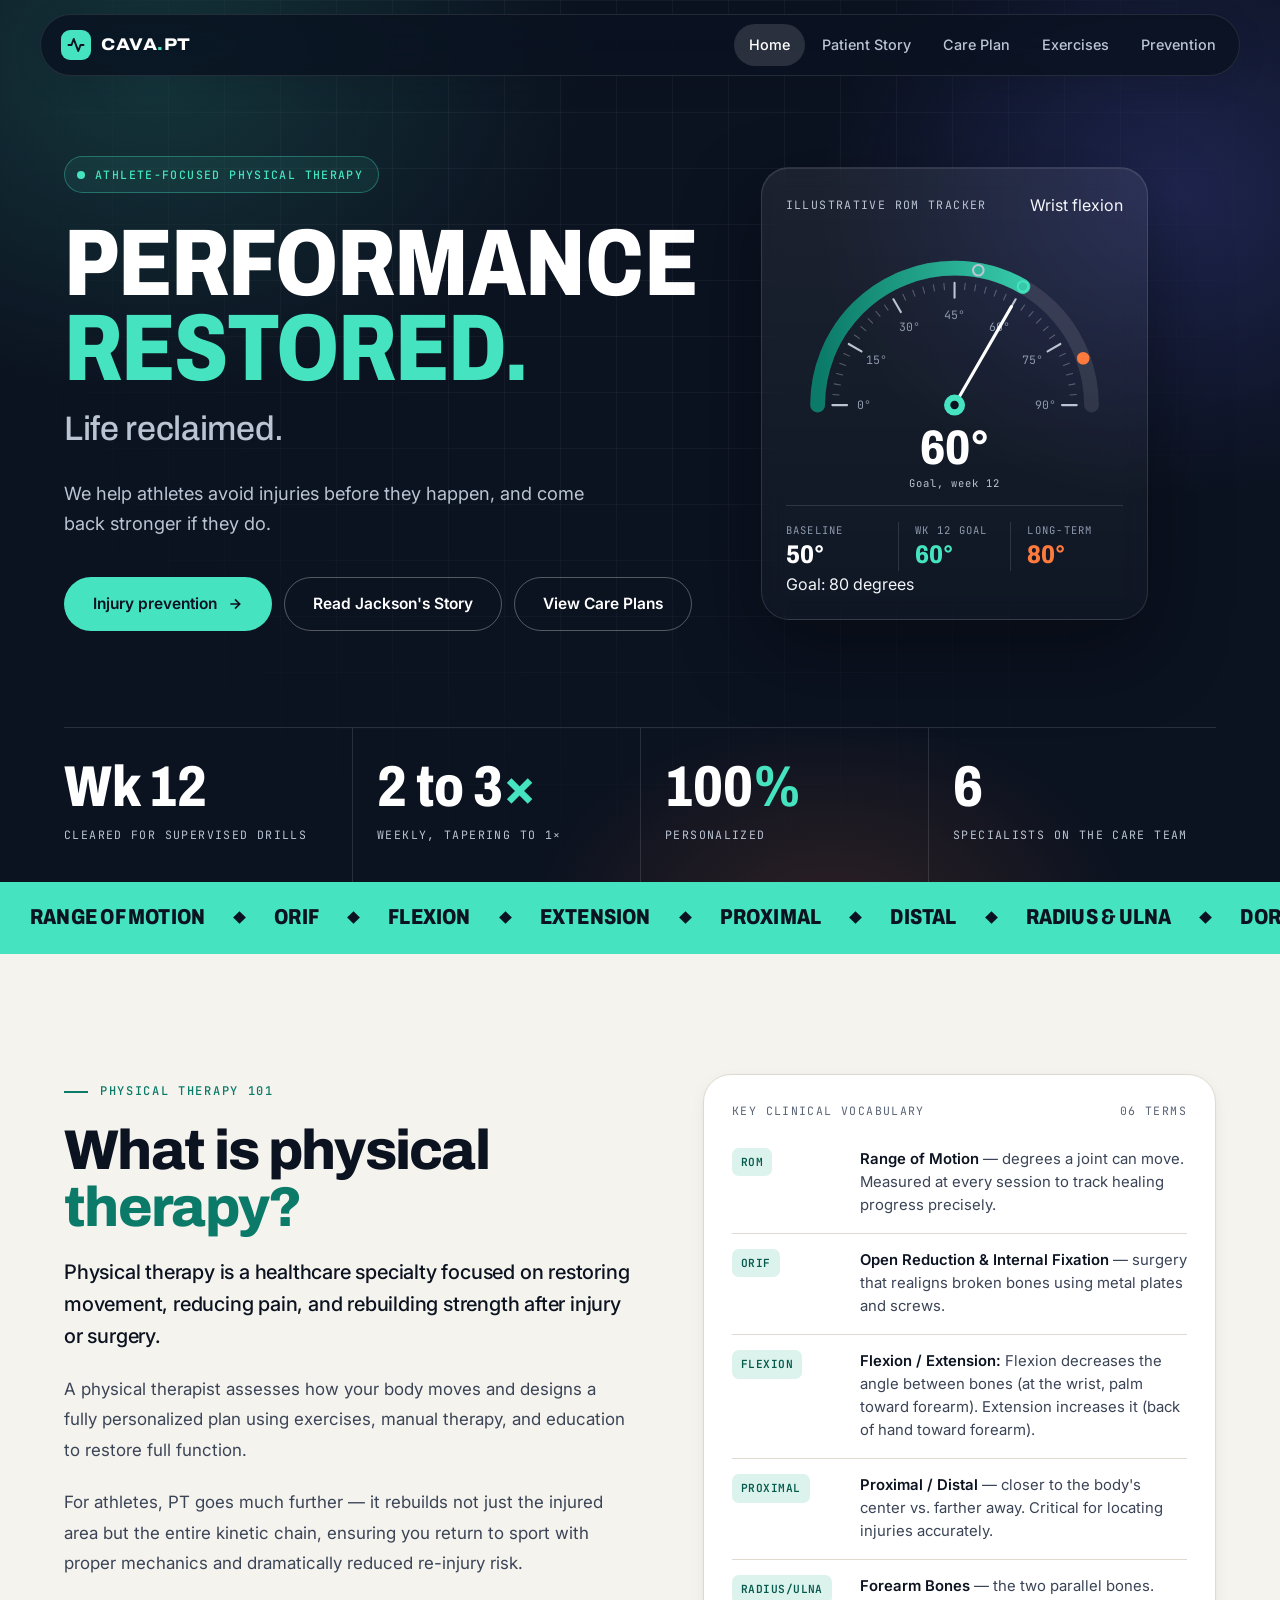
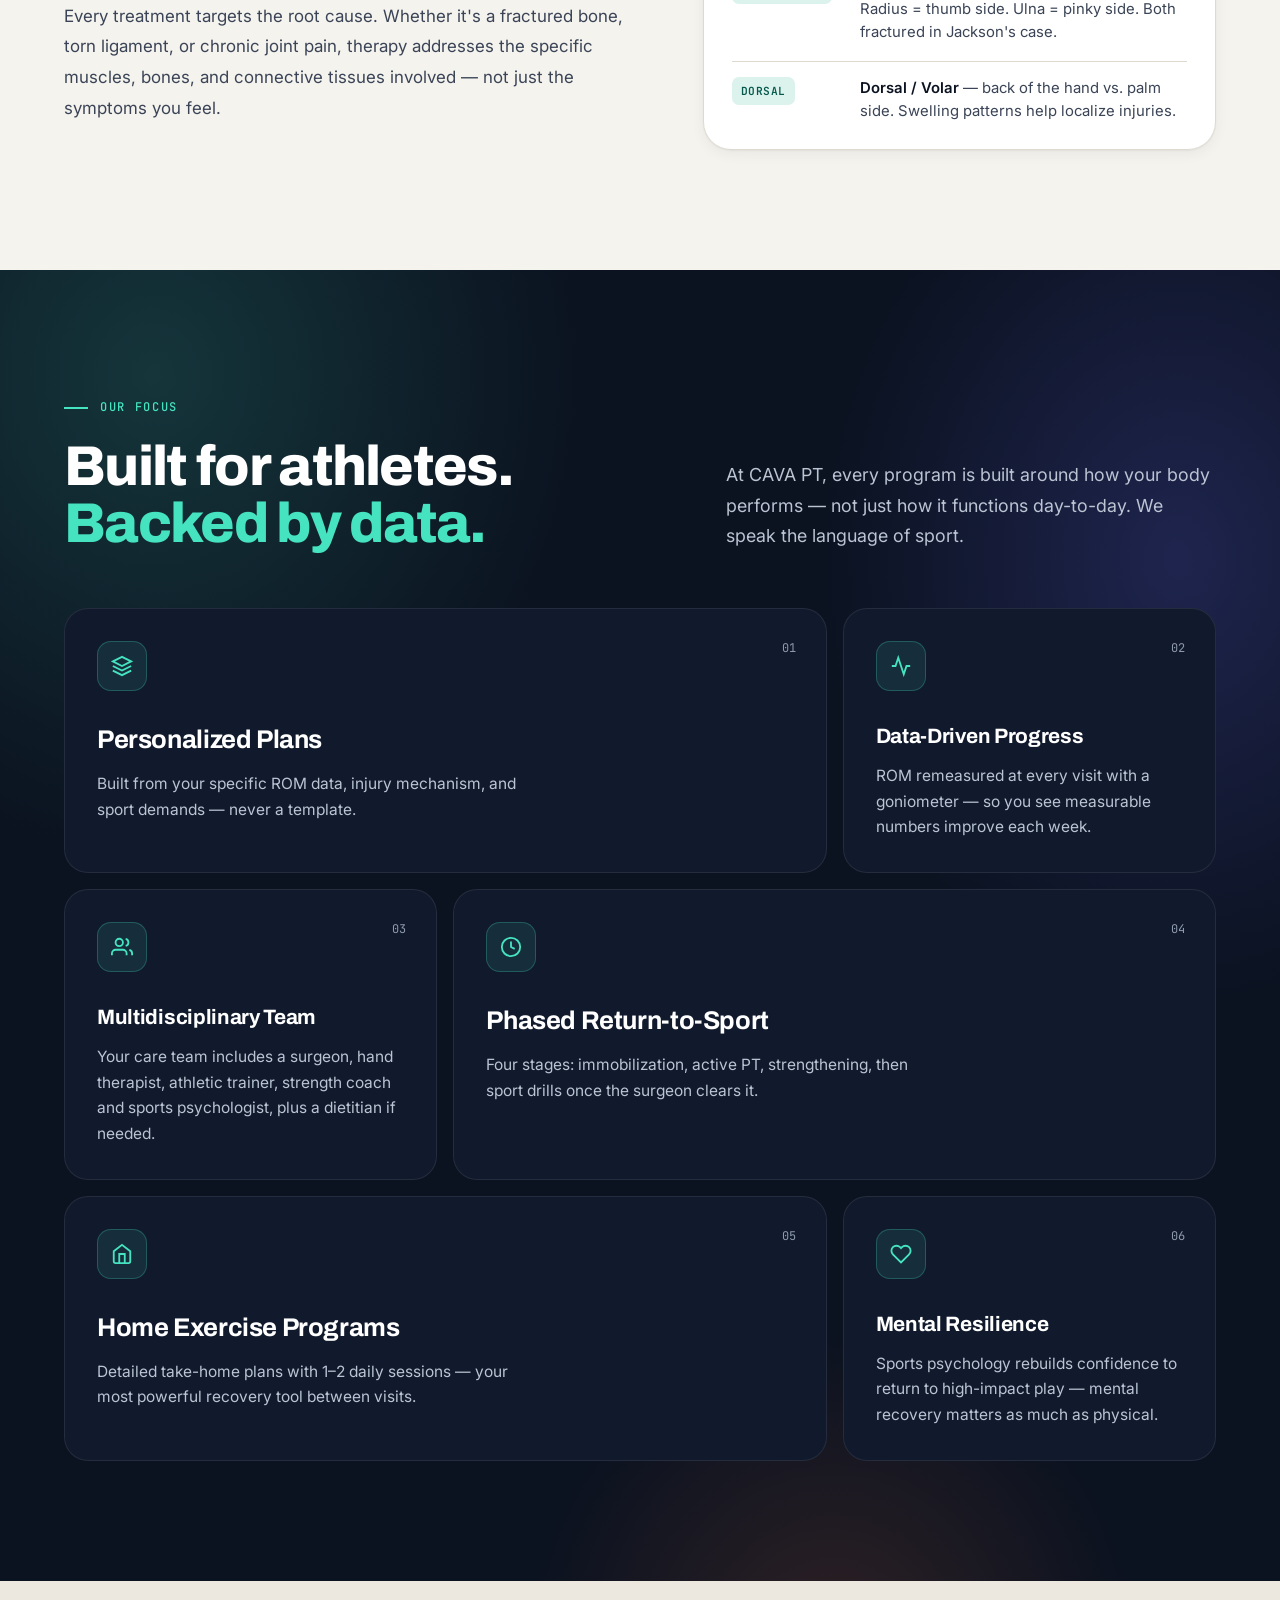
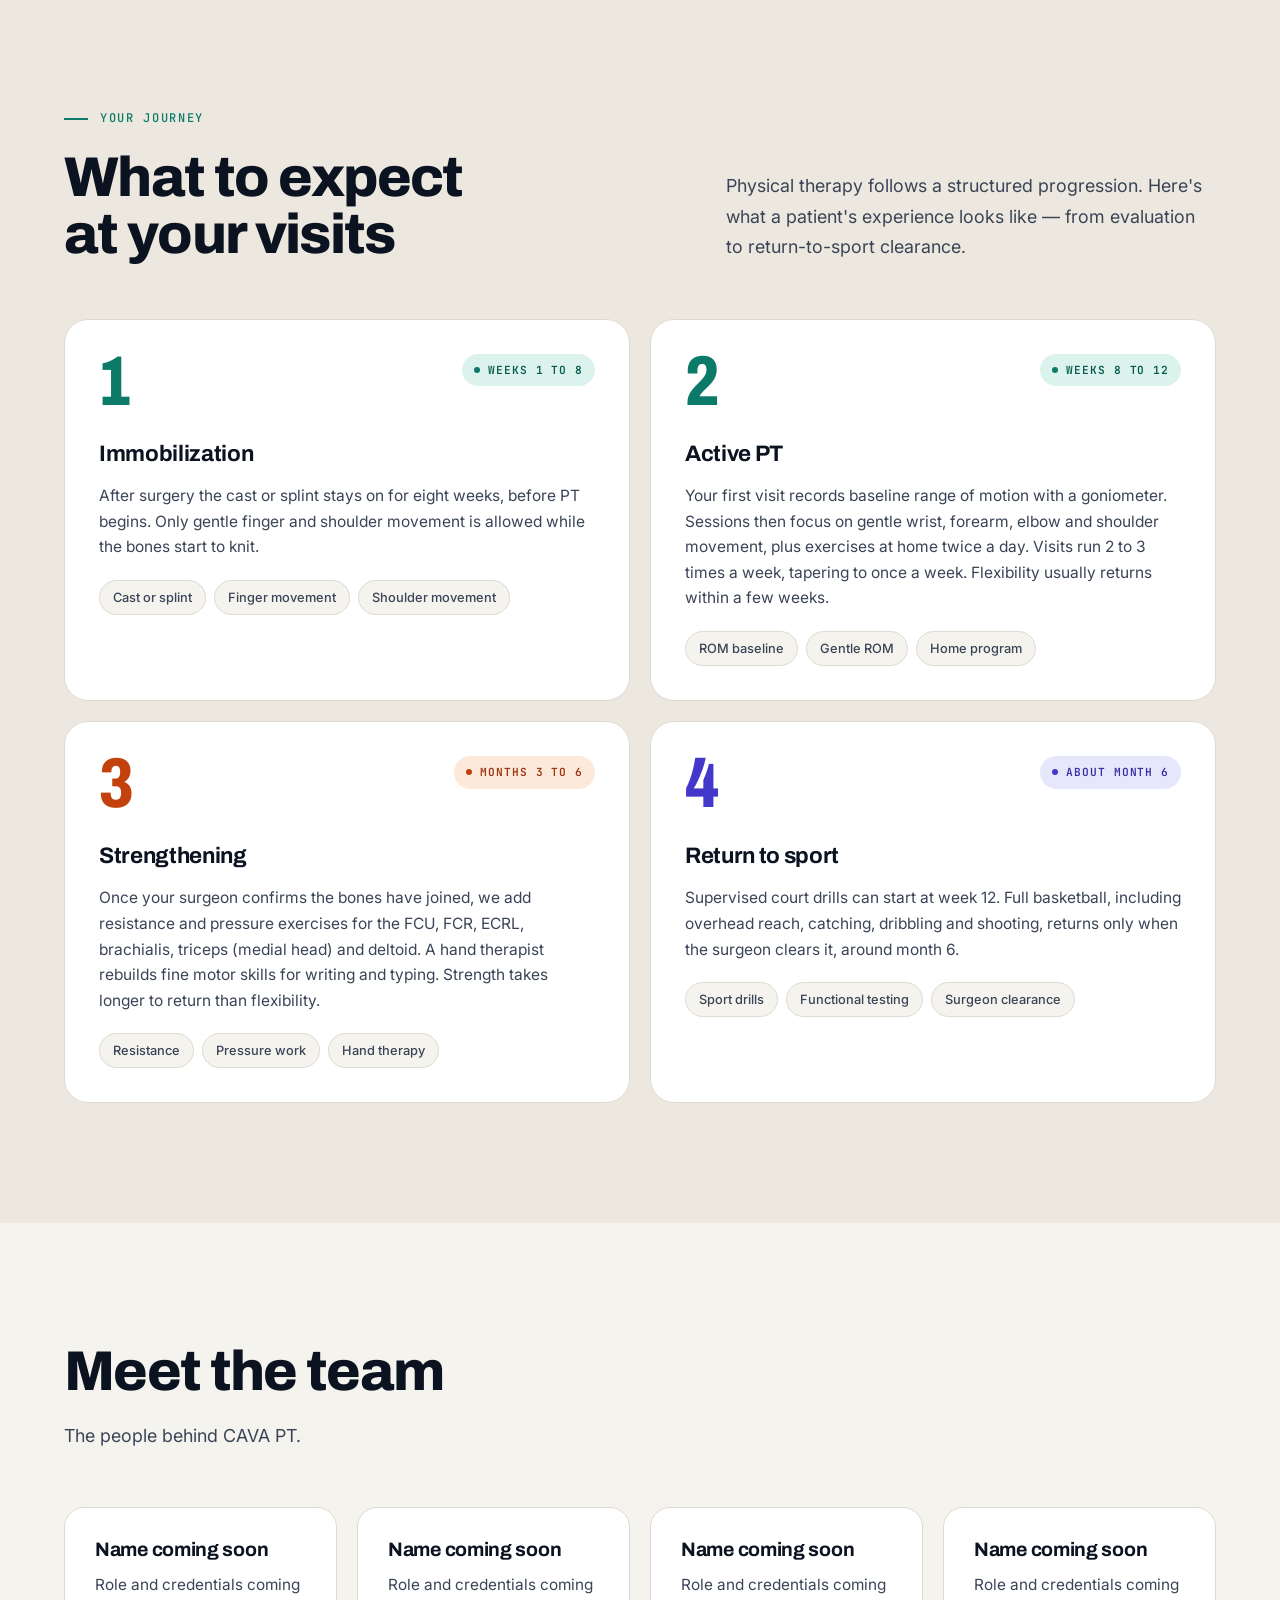
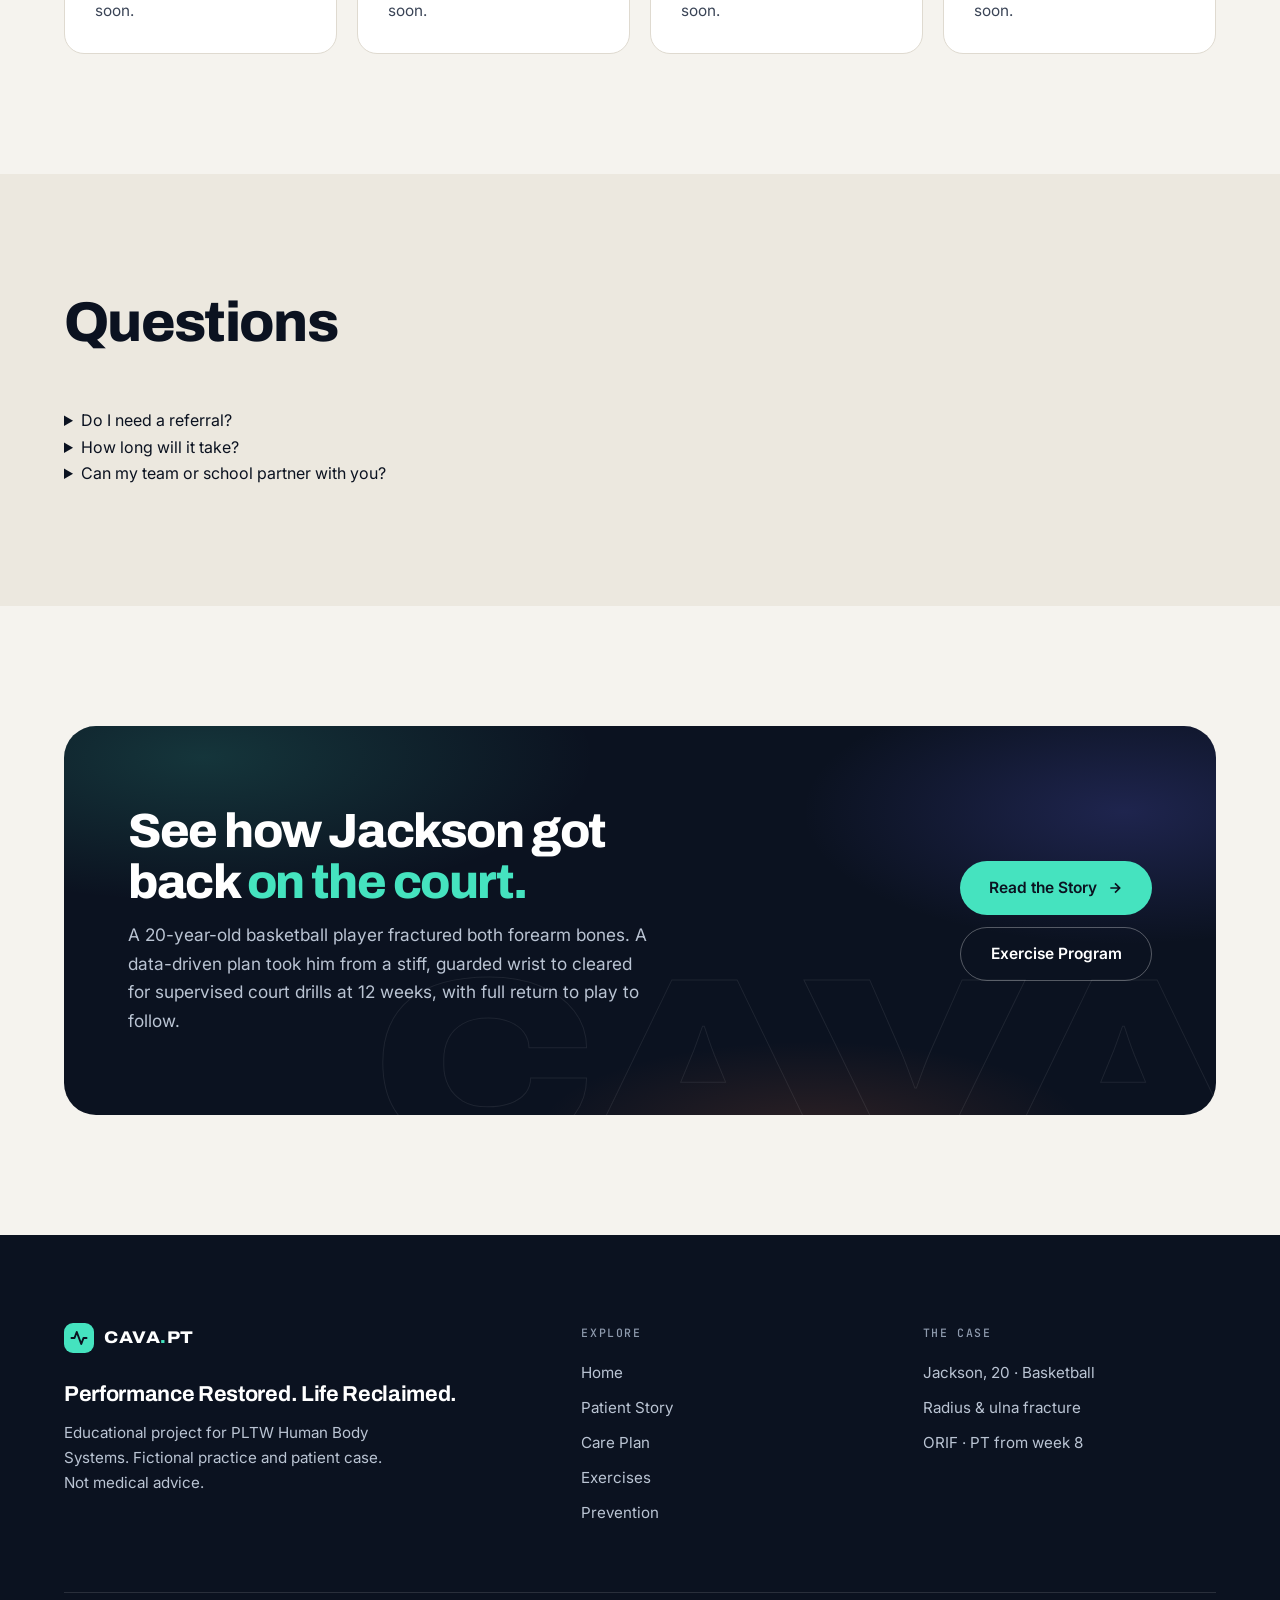
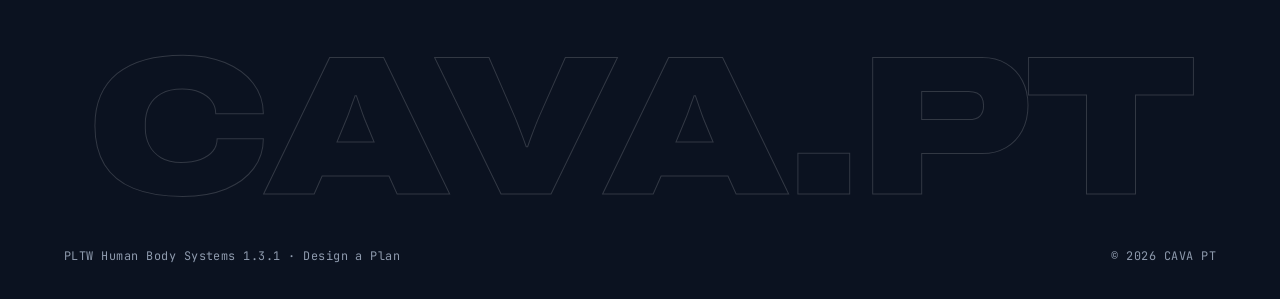
==== commit 647f181b: "Task 12: Credibility: team, references, disclaimer, FAQ Meet-the-team placeholders and CAVA TODO on " ====
--- a/index.html
+++ b/index.html
@@ -223,6 +223,49 @@
     </div>
   </section>
 
+  <!-- MEET THE TEAM -->
+  <section class="section" id="team">
+    <div class="wrap">
+      <div class="section-head">
+        <h2 class="title reveal">Meet the team</h2>
+        <p class="lead reveal">The people behind CAVA PT.</p>
+        <!-- TODO: Explain what "CAVA" stands for (for example, the team members' initials) in one sentence here. -->
+      </div>
+      <div class="grid grid-4">
+        <article class="card reveal"><h3 class="card__title">Name coming soon</h3><p>Role and credentials coming soon.</p><!-- TODO: Team member 1 name, role on the project, and credentials. Do not invent credentials. --></article>
+        <article class="card reveal"><h3 class="card__title">Name coming soon</h3><p>Role and credentials coming soon.</p><!-- TODO: Team member 2 name, role on the project, and credentials. Do not invent credentials. --></article>
+        <article class="card reveal"><h3 class="card__title">Name coming soon</h3><p>Role and credentials coming soon.</p><!-- TODO: Team member 3 name, role on the project, and credentials. Do not invent credentials. --></article>
+        <article class="card reveal"><h3 class="card__title">Name coming soon</h3><p>Role and credentials coming soon.</p><!-- TODO: Team member 4 name, role on the project, and credentials. Add or remove cards to match the team. --></article>
+      </div>
+    </div>
+  </section>
+
+  <!-- FAQ -->
+  <section class="section section--paper2" id="faq">
+    <div class="wrap">
+      <div class="section-head">
+        <h2 class="title reveal">Questions</h2>
+      </div>
+      <div class="faq reveal">
+        <details>
+          <summary>Do I need a referral?</summary>
+          <p>It depends on your state and your insurance plan. Some plans require a doctor's referral before PT. We will check when you book.</p>
+          <!-- TODO: Practice-specific answer: does CAVA PT accept patients without a referral, and which insurance plans? -->
+        </details>
+        <details>
+          <summary>How long will it take?</summary>
+          <p>It depends on the injury. Jackson's both-bone forearm fracture needed 8 weeks in a cast or splint, active PT from week 8 to week 12, and strengthening through month 6. We give you a timeline after your first visit.</p>
+          <!-- TODO: Practice-specific answer: how long is a first visit and a prevention screen? -->
+        </details>
+        <details>
+          <summary>Can my team or school partner with you?</summary>
+          <p>We are setting up team and school screening programs. See <a href="prevention.html#partners">team and school partnerships</a>.</p>
+          <!-- TODO: Practice-specific answer: confirm what partnerships are offered before publishing. -->
+        </details>
+      </div>
+    </div>
+  </section>
+
   <!-- CTA -->
   <section class="section">
     <div class="wrap">
@@ -250,7 +293,7 @@
       <div>
         <a href="index.html" class="brand"><span class="brand__mark"><svg width="18" height="18" viewBox="0 0 24 24" fill="none" stroke="currentColor" stroke-width="2.6" stroke-linecap="round" stroke-linejoin="round"><polyline points="2 12 6 12 9 4 15 20 18 12 22 12"/></svg></span>CAVA<span class="brand__dot">.</span>PT</a>
         <p class="footer__tag">Performance Restored. Life Reclaimed.</p>
-        <p class="footer__note">Athlete-focused physical therapy, built on measurable clinical data.</p>
+        <p class="footer__note">Educational project for PLTW Human Body Systems. Fictional practice and patient case. Not medical advice.</p>
       </div>
       <div>
         <h4>Explore</h4>
@@ -262,7 +305,7 @@
       </div>
     </div>
     <div class="footer__word" aria-hidden="true">CAVA.PT</div>
-    <div class="footer__bottom"><span>HBS 1.3.1 · PLTW Physical Therapy — Design a Plan</span><span>&copy; 2026 CAVA PT</span></div>
+    <div class="footer__bottom"><span>PLTW Human Body Systems 1.3.1 · Design a Plan</span><span>&copy; 2026 CAVA PT</span></div>
   </div>
 </footer>
 
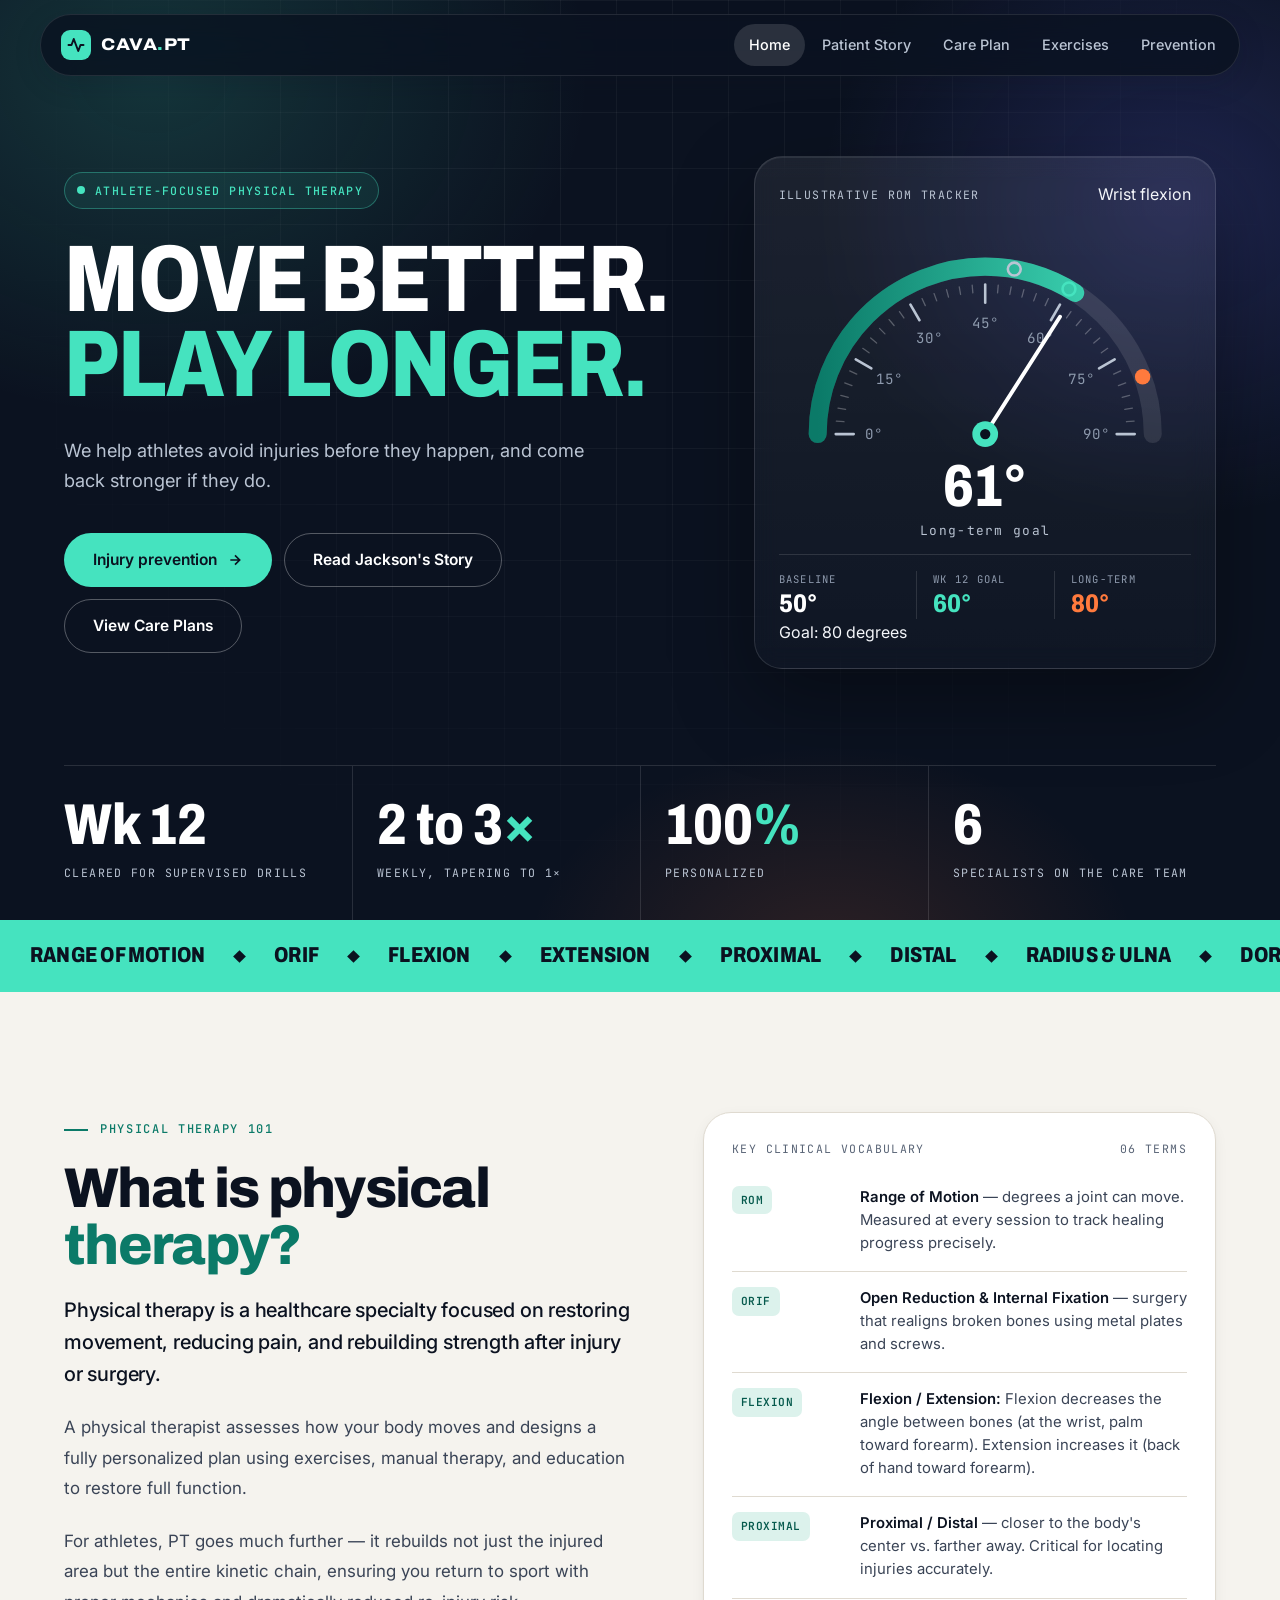
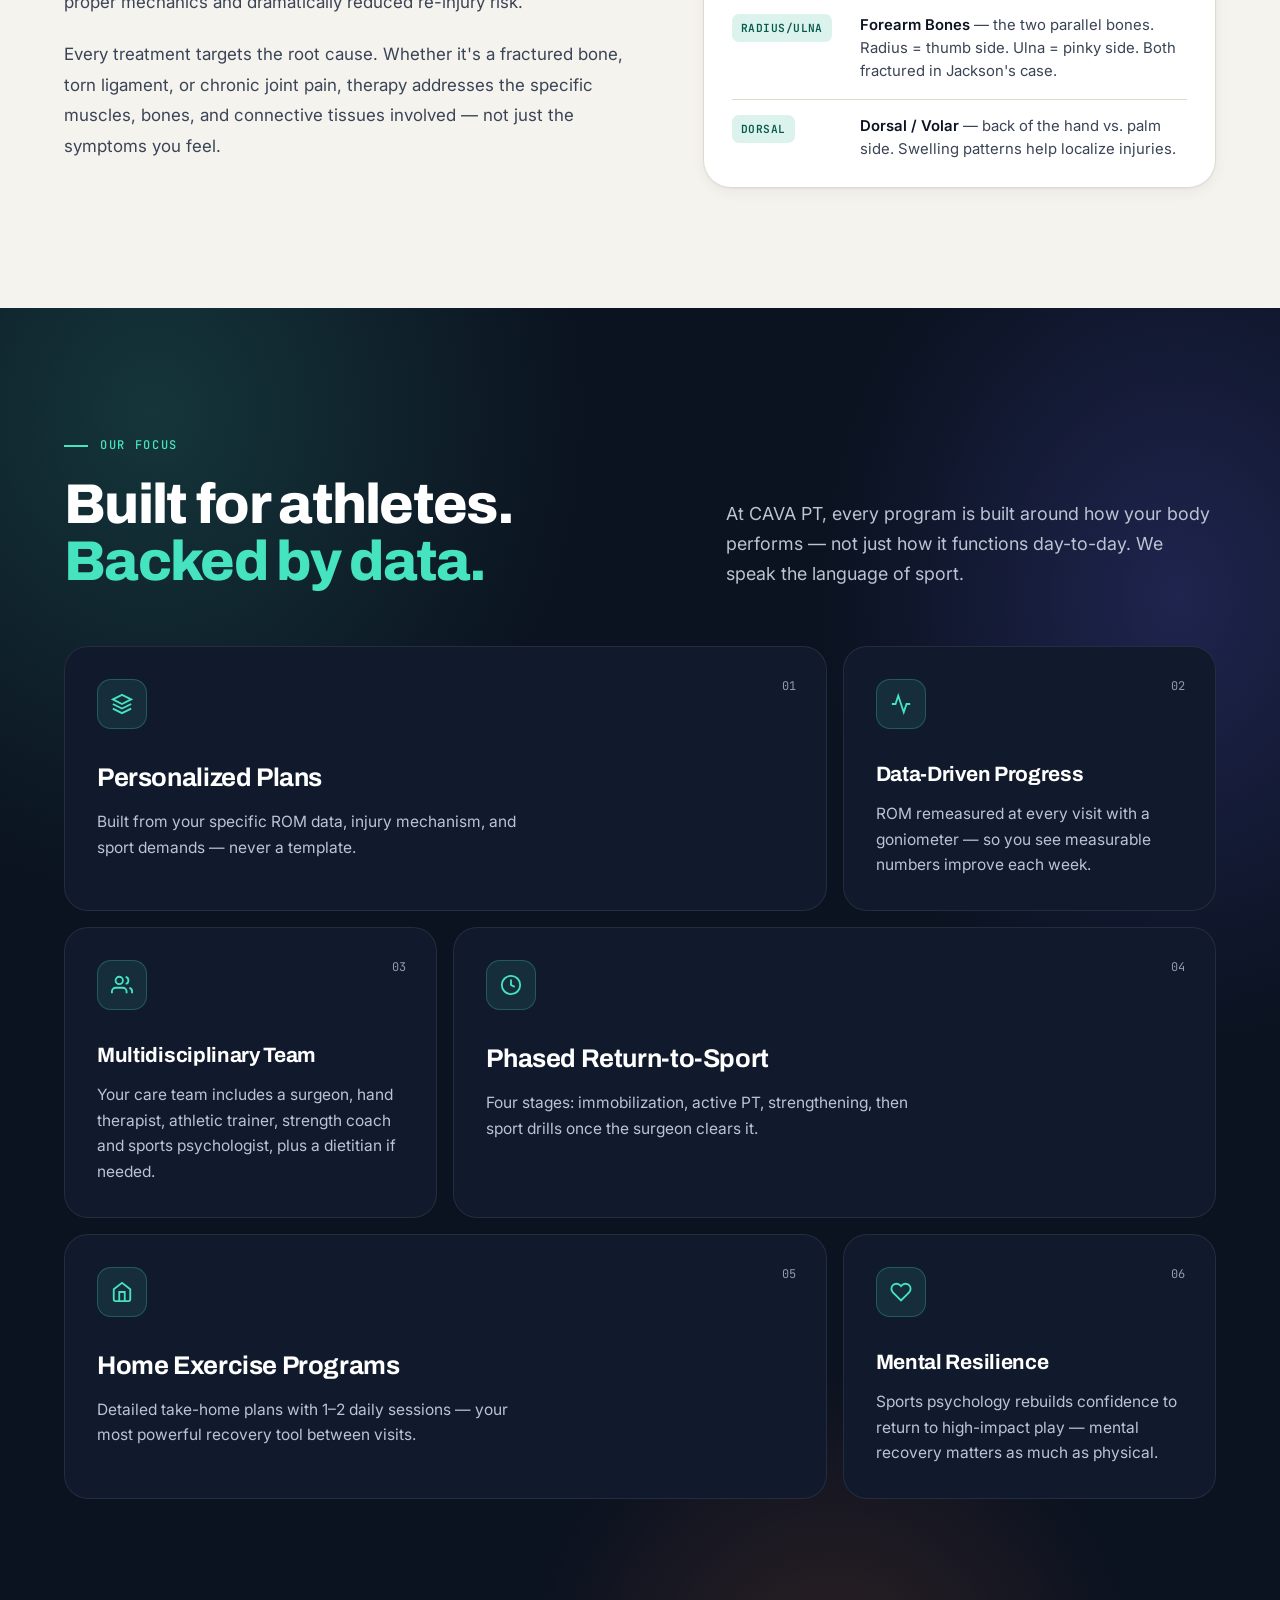
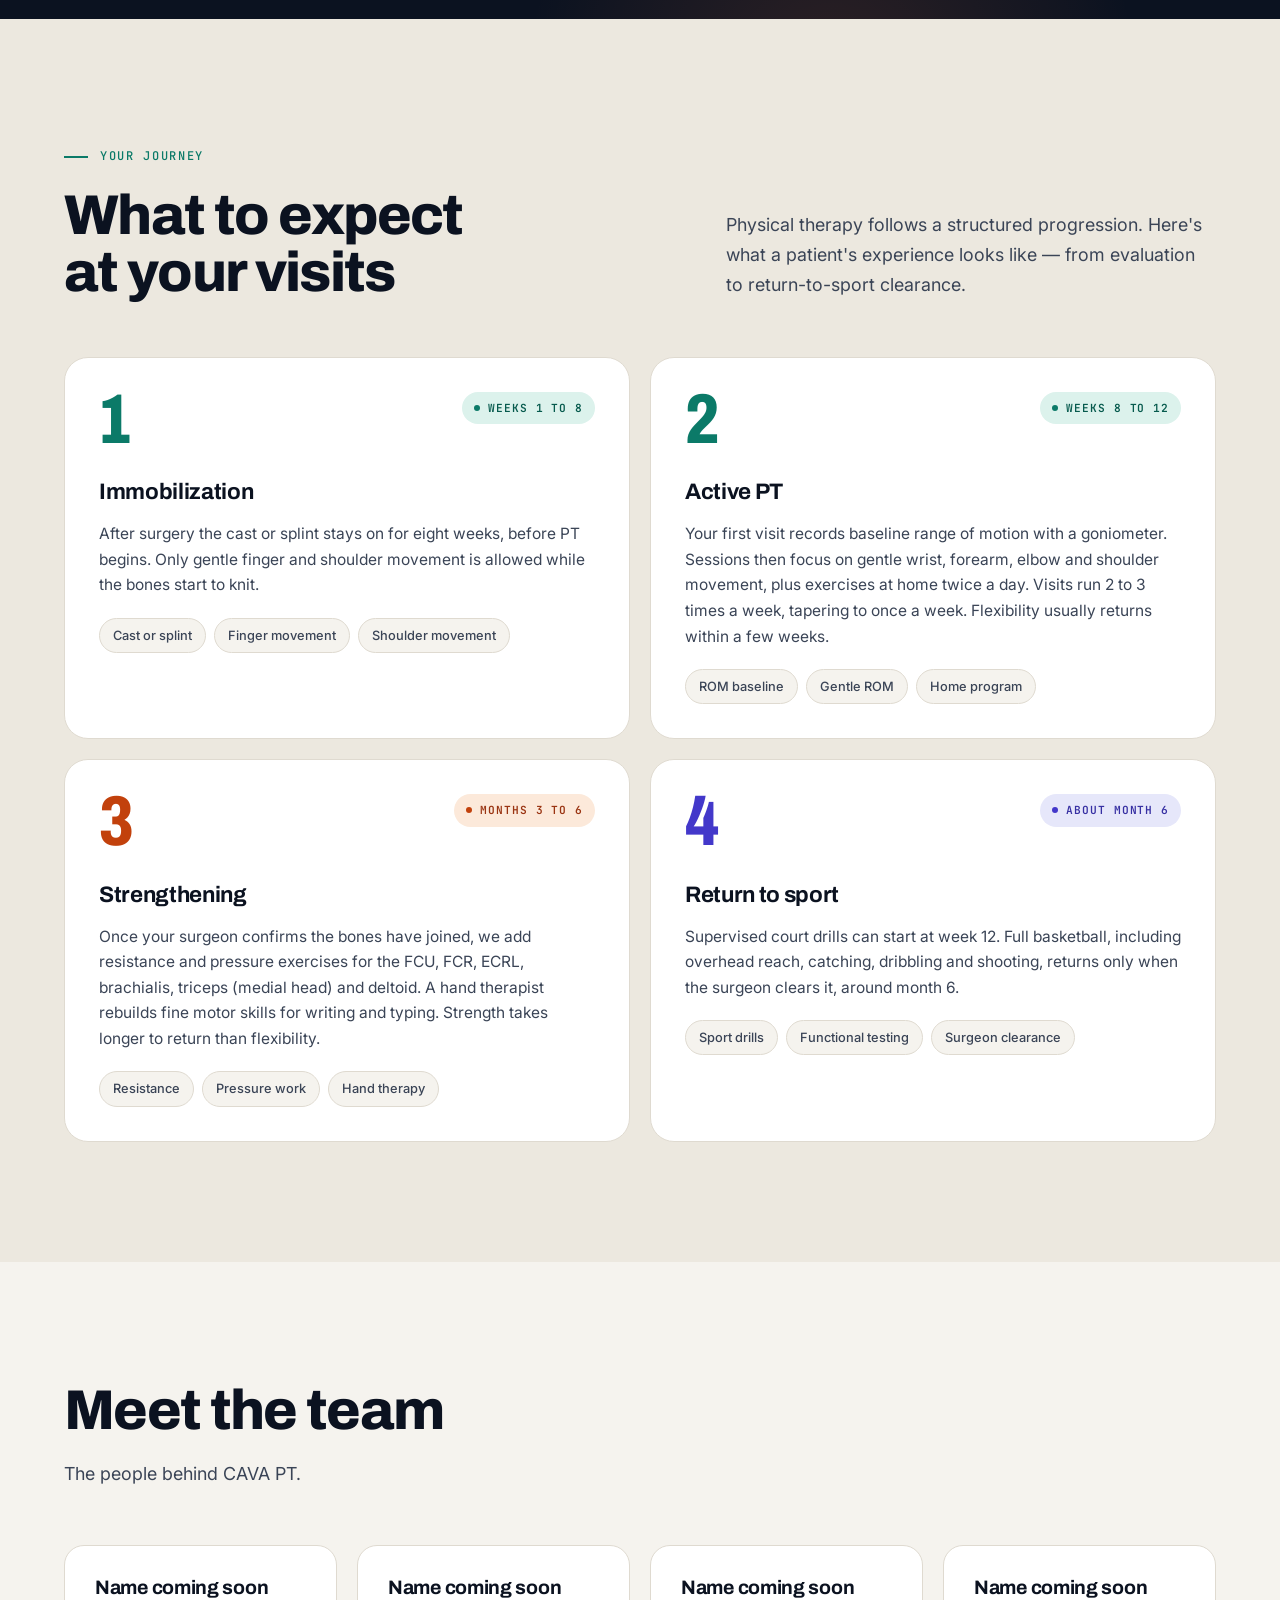
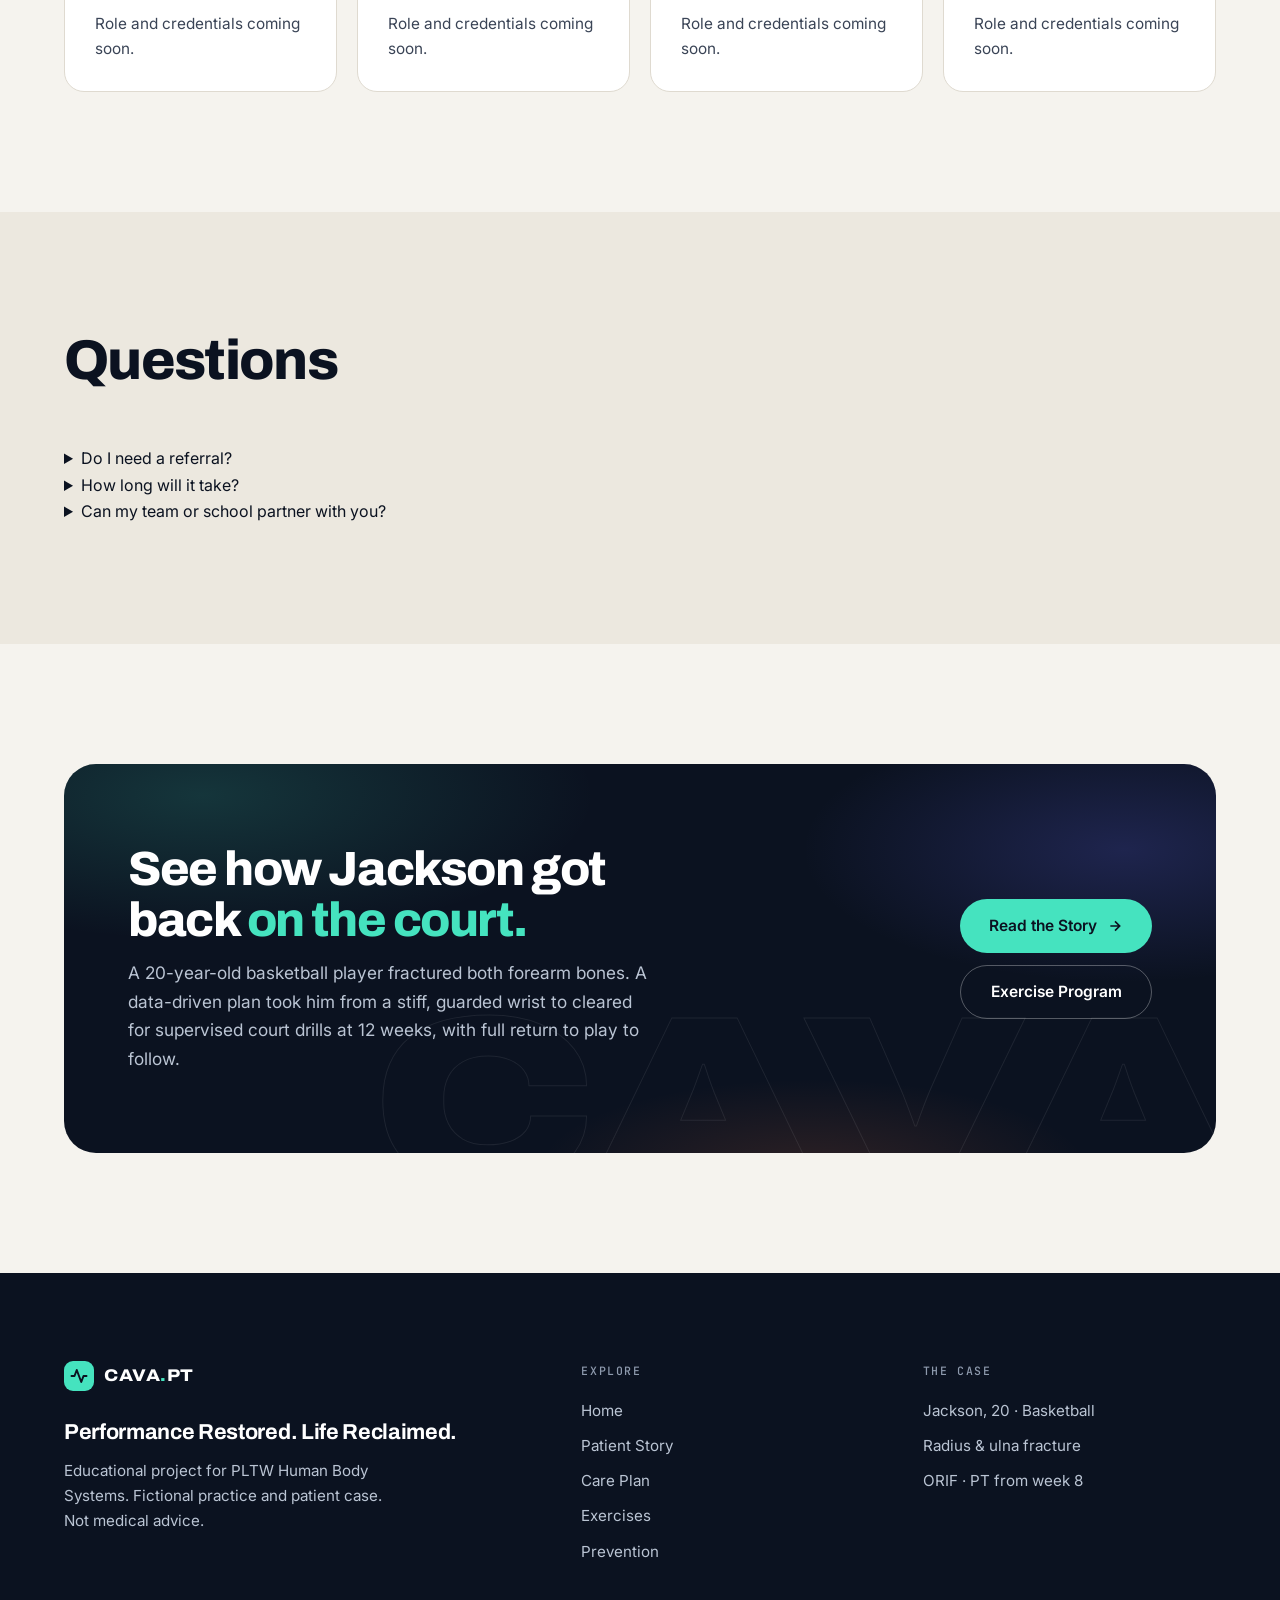
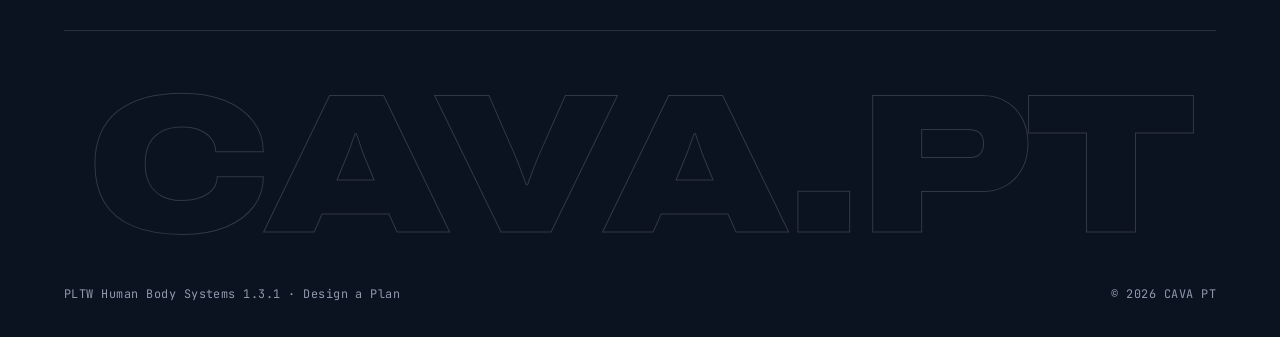
==== commit b9b09cdd: "Task 13: Consistent hero capitalization, unique titles and descriptions Sentence-case hero headings," ====
--- a/index.html
+++ b/index.html
@@ -3,8 +3,8 @@
 <head>
   <meta charset="UTF-8">
   <meta name="viewport" content="width=device-width, initial-scale=1.0">
-  <title>CAVA Physical Therapy</title>
-  <meta name="description" content="Athlete-focused physical therapy built on clinical data. Performance restored, life reclaimed.">
+  <title>Physical therapy for athletes · CAVA PT</title>
+  <meta name="description" content="CAVA PT helps athletes avoid injuries and recover from them with measured, tracked plans. A PLTW Human Body Systems project.">
   <script>document.documentElement.classList.add('js')</script>
   <link rel="preconnect" href="https://fonts.googleapis.com">
   <link rel="preconnect" href="https://fonts.gstatic.com" crossorigin>
@@ -42,7 +42,7 @@
       <div class="hero__layout">
         <div>
           <span class="chip"><span class="chip__pulse"></span>Athlete-Focused Physical Therapy</span>
-          <h1>Performance <span class="hl">Restored.</span><span class="sub">Life reclaimed.</span></h1>
+          <h1>Move better. <span class="hl">Play longer.</span></h1>
           <p class="hero__text">We help athletes avoid injuries before they happen, and come back stronger if they do.</p>
           <div class="hero__actions">
             <a href="prevention.html" class="btn btn--mint">Injury prevention
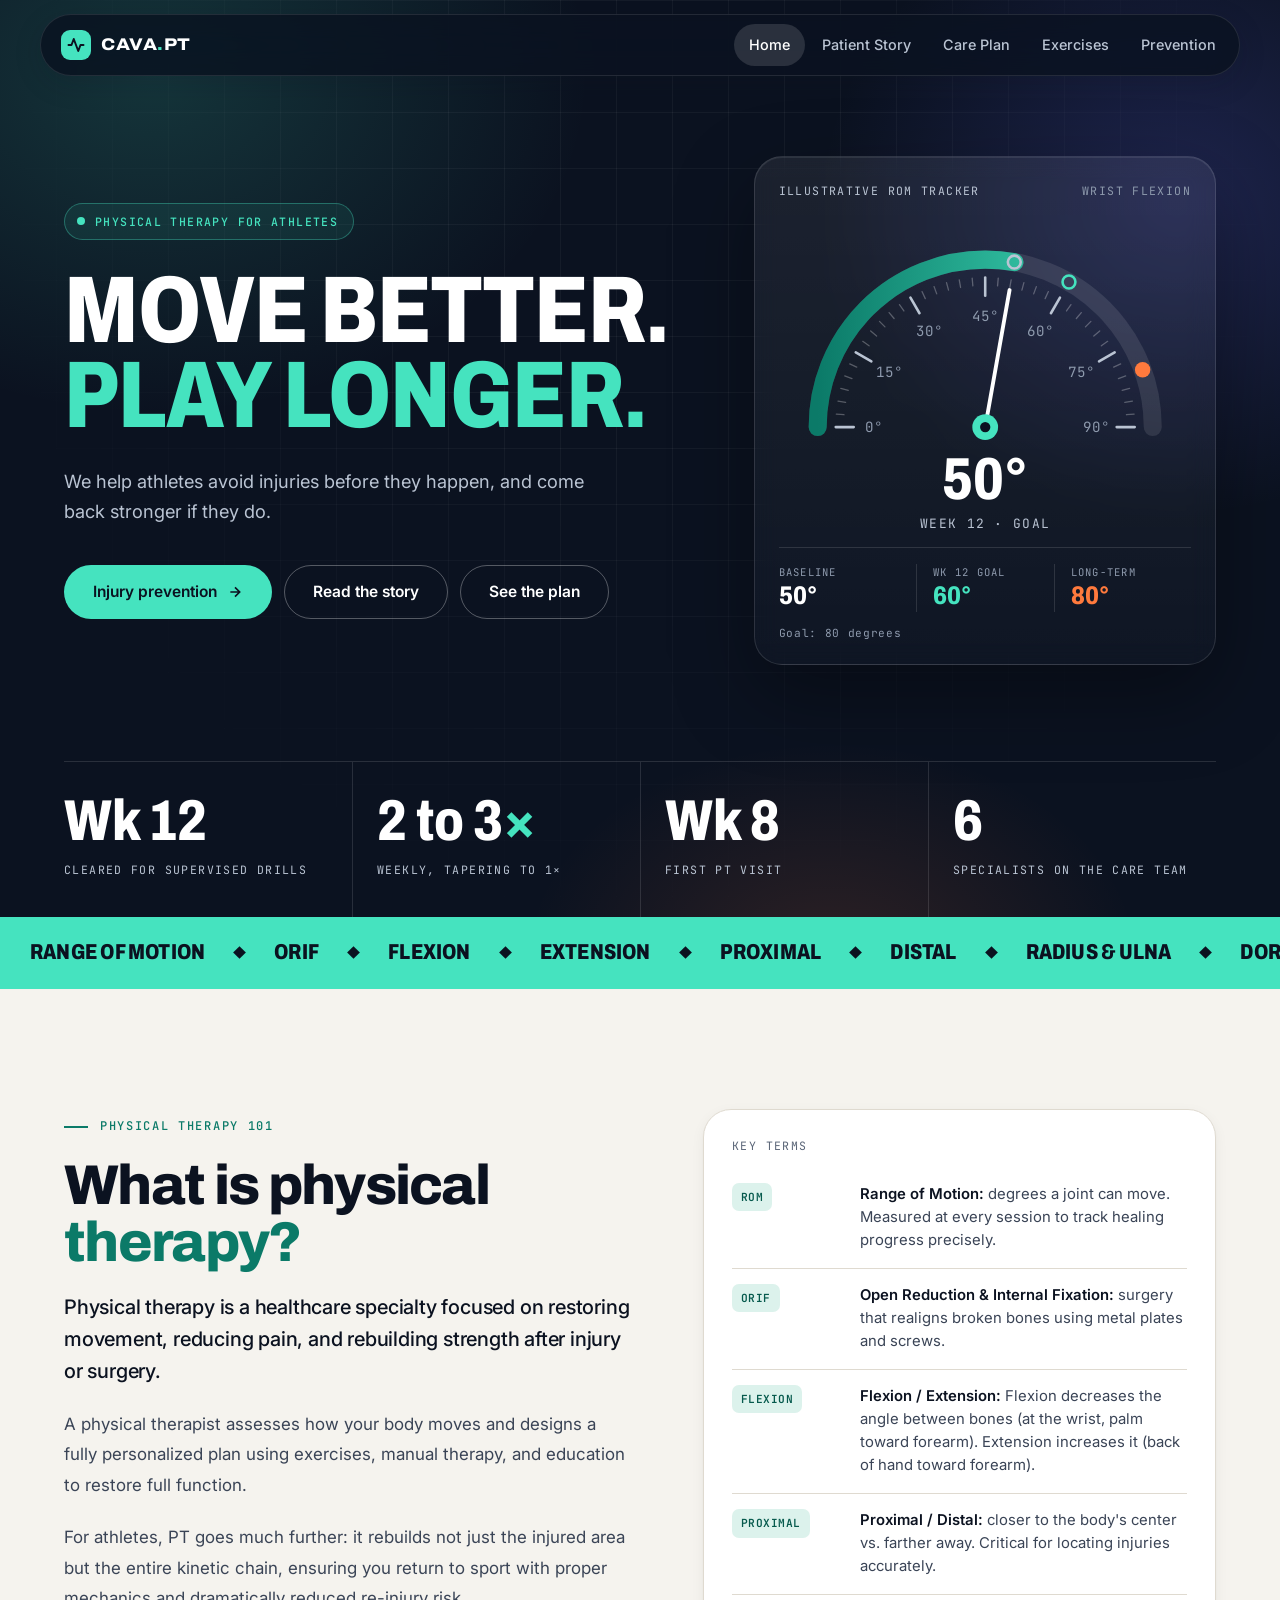
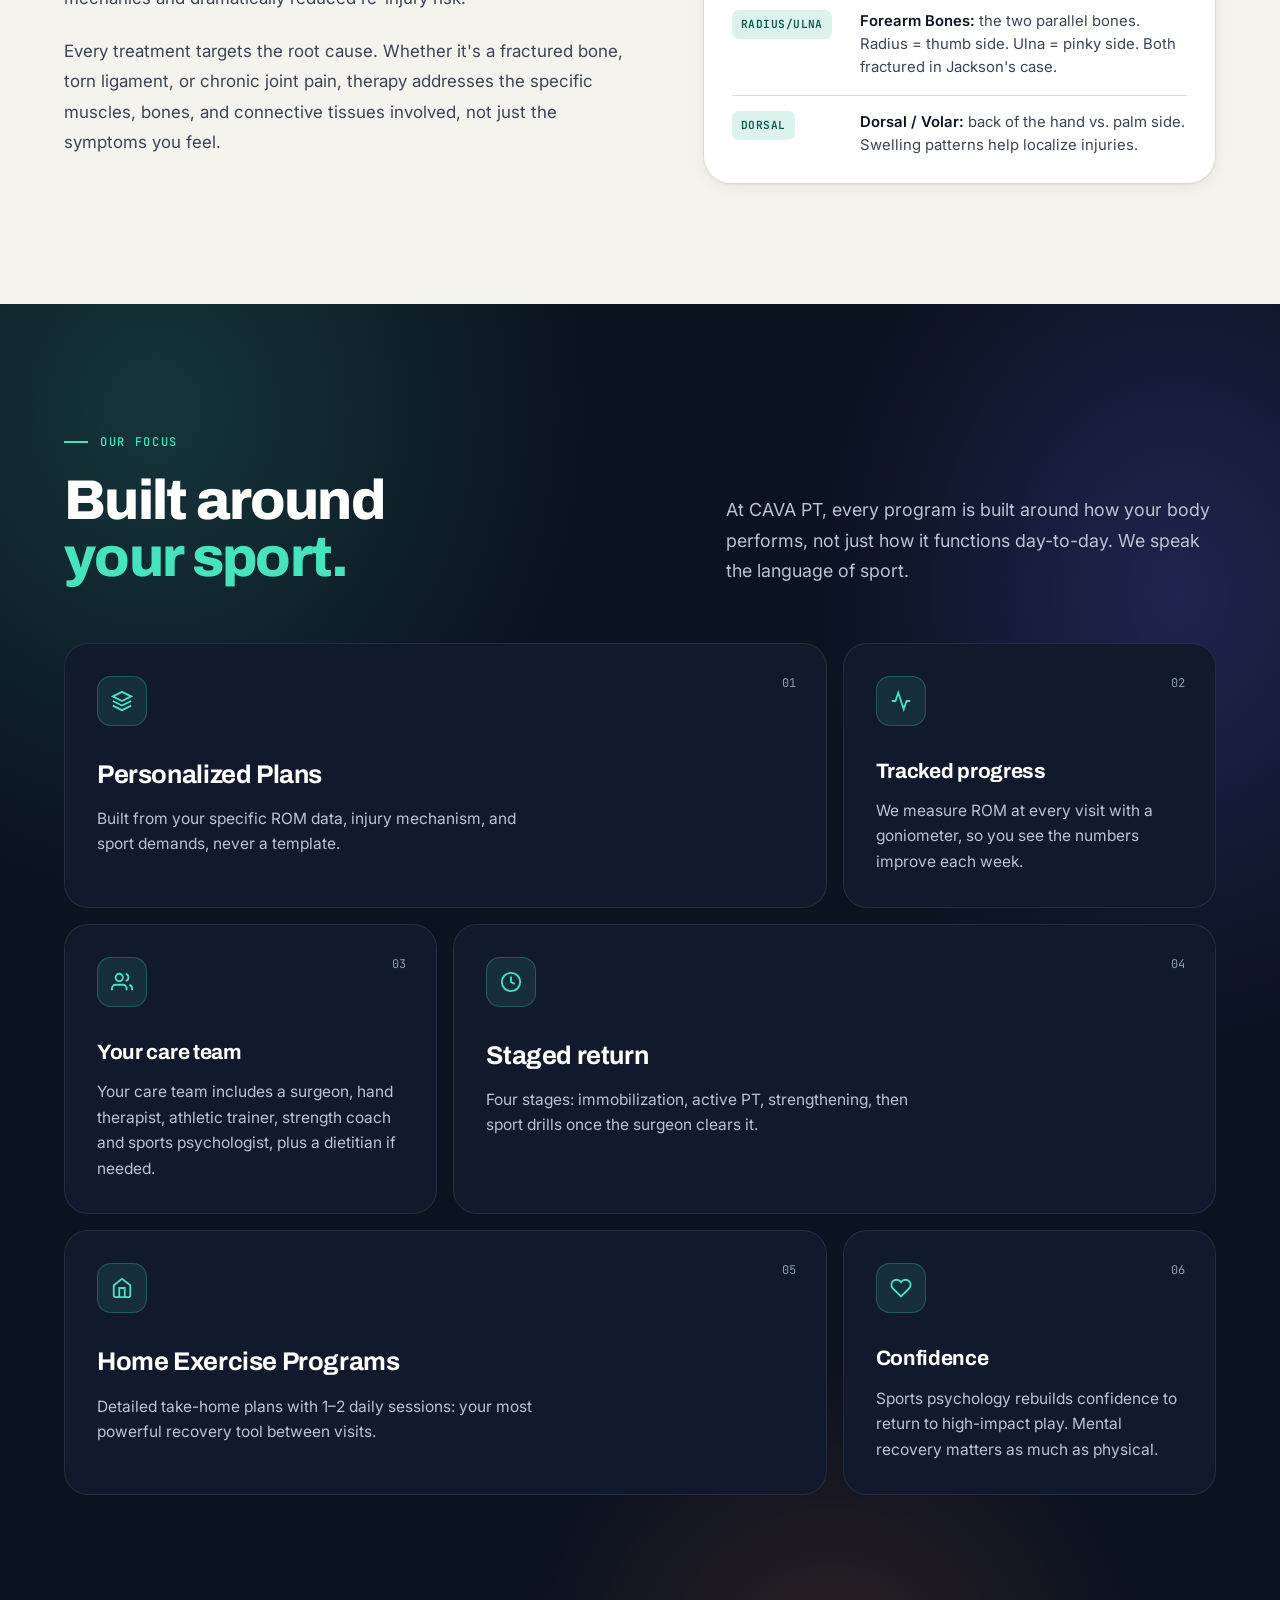
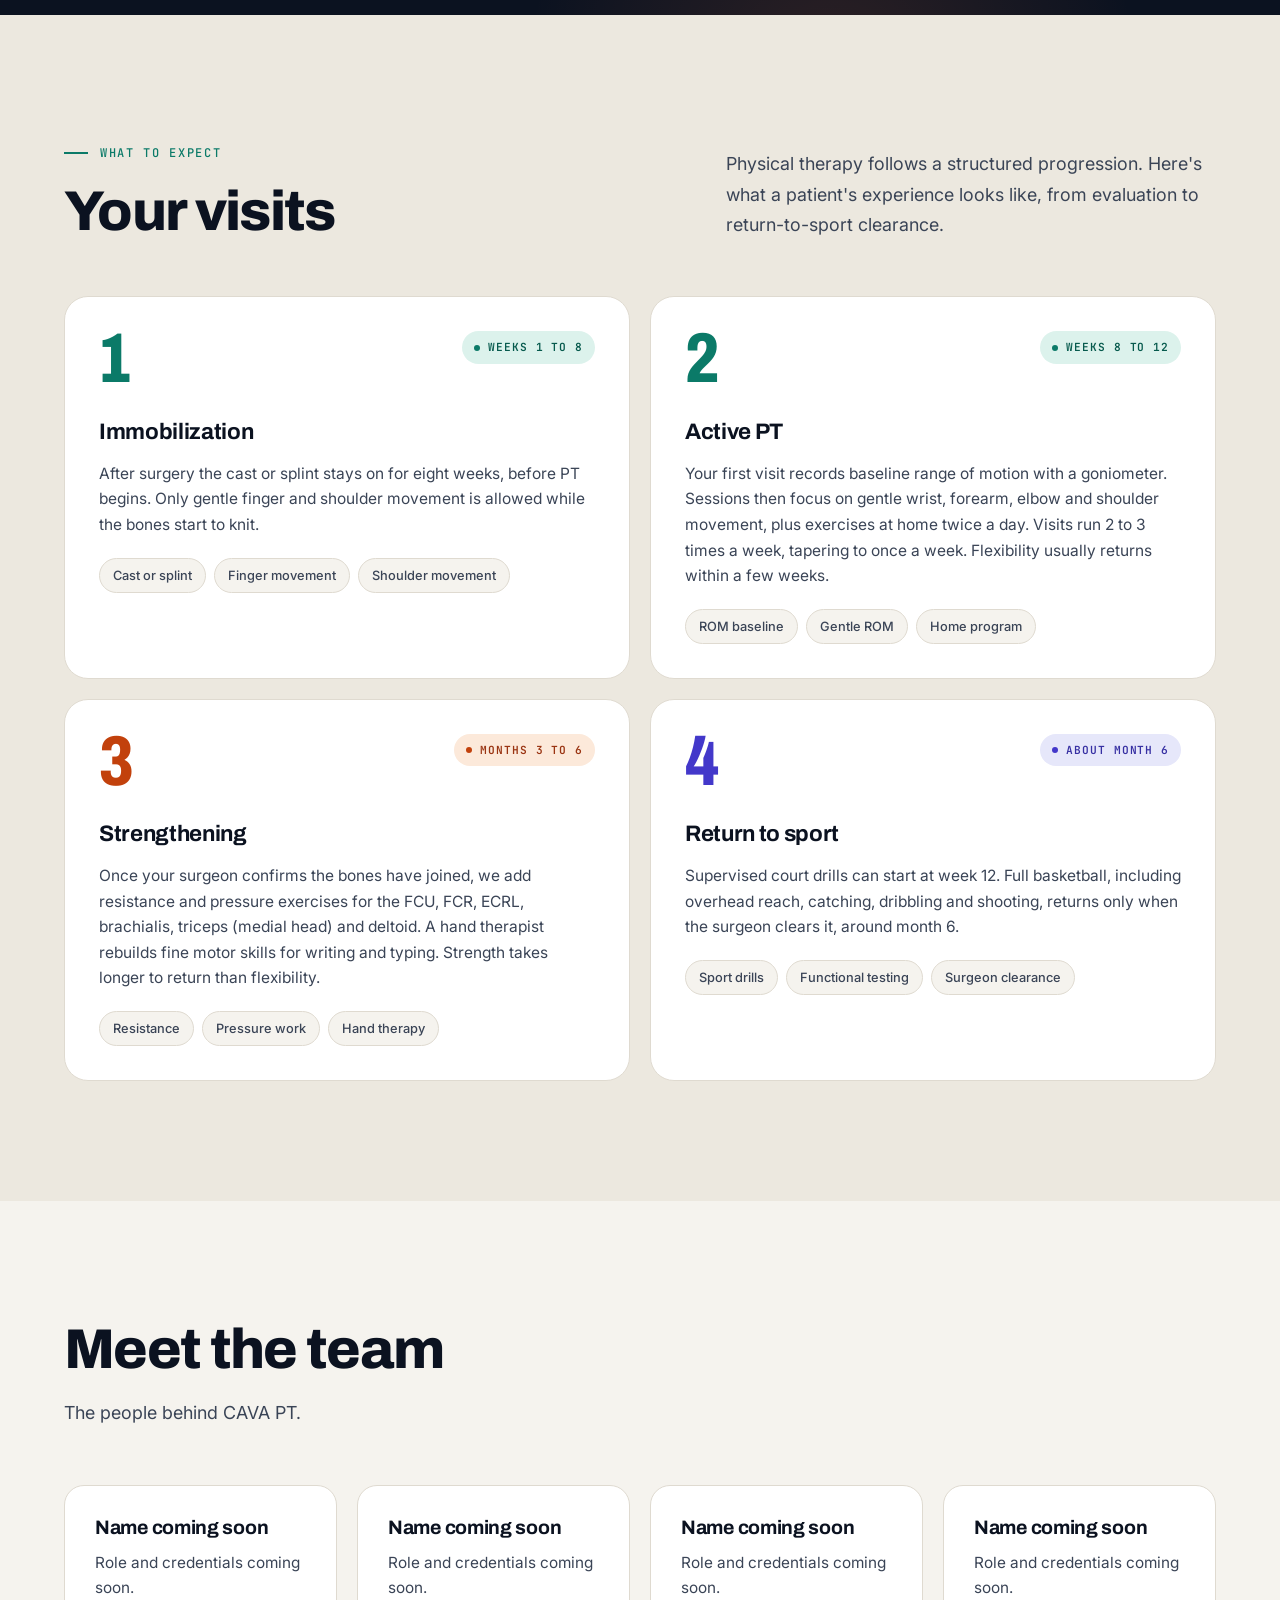
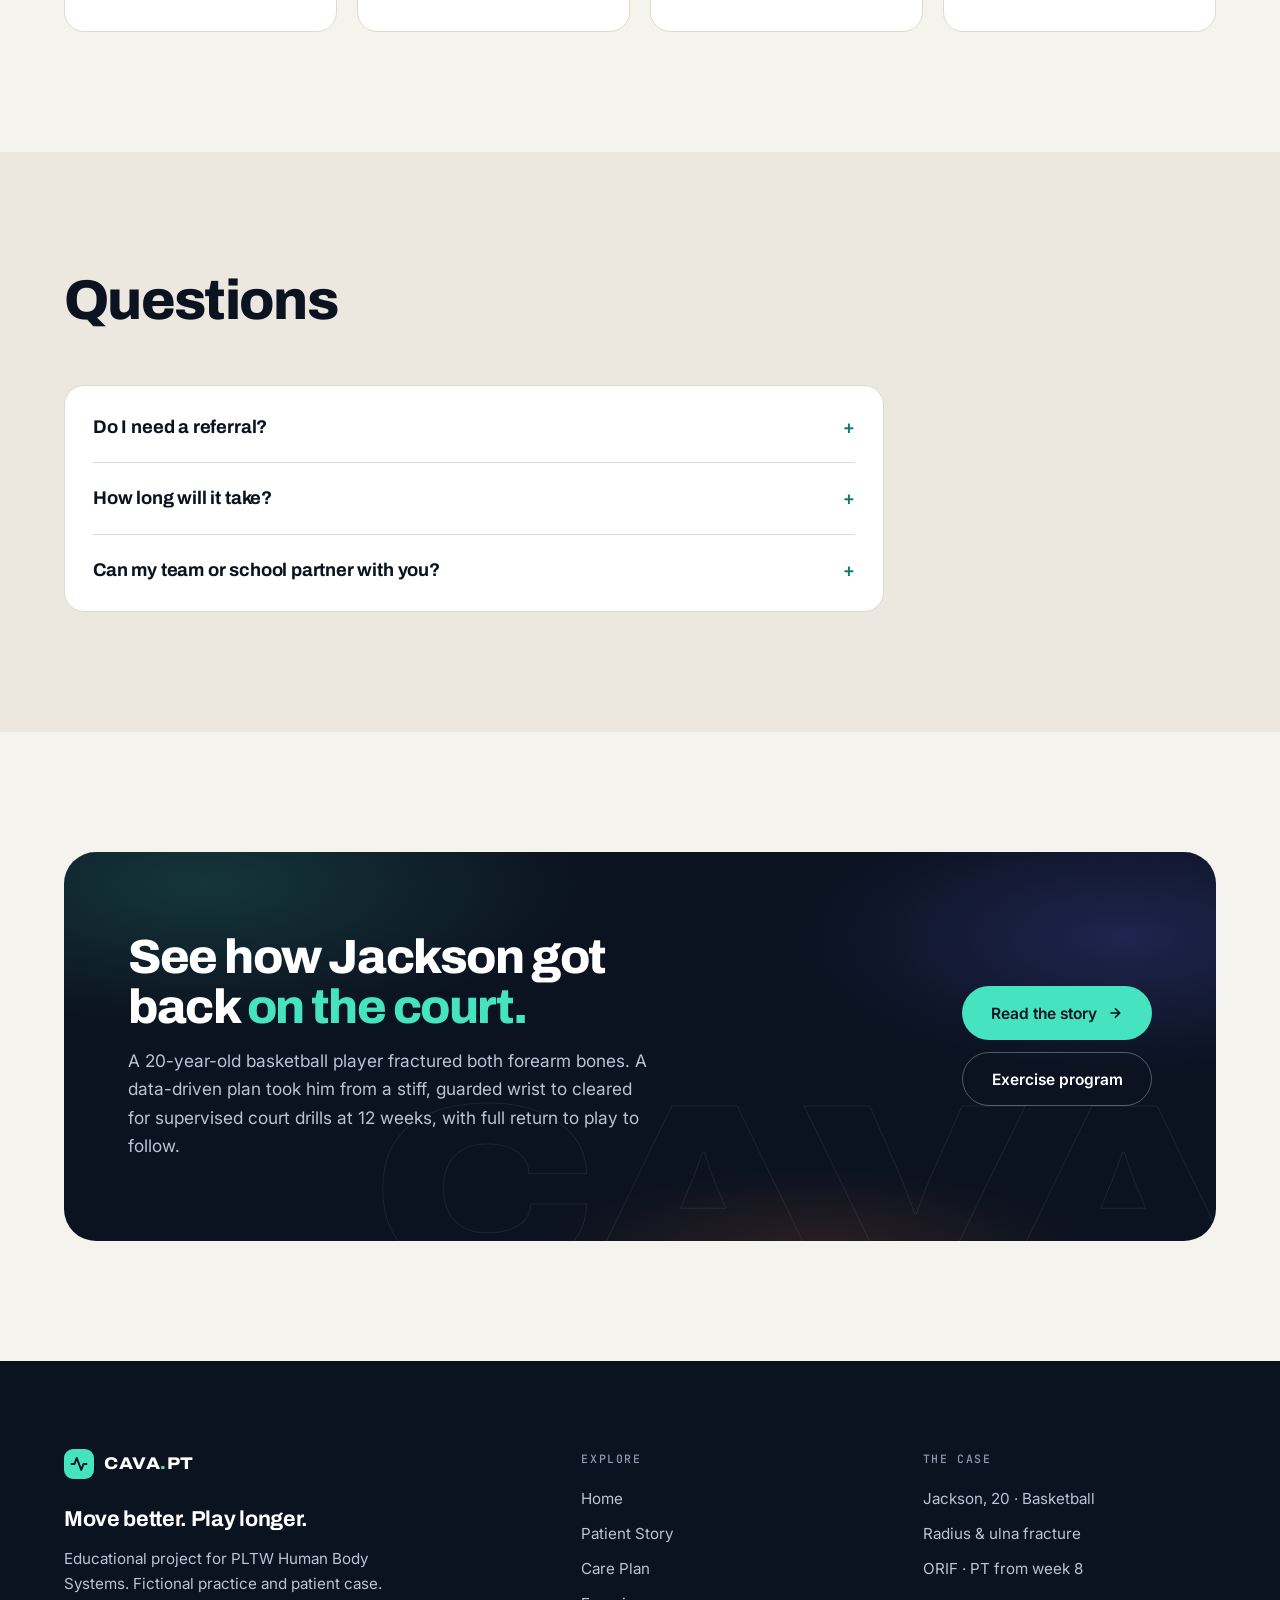
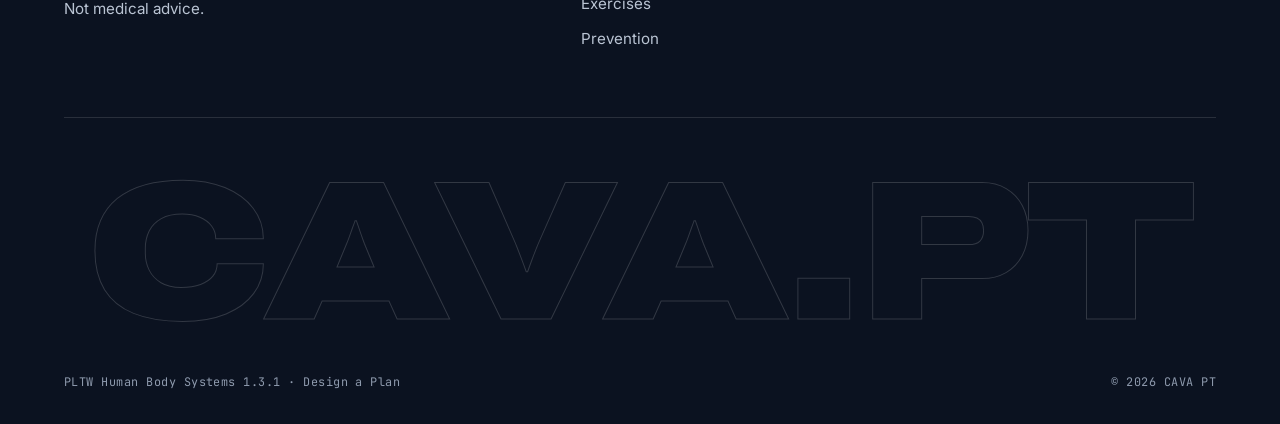
==== commit 37cc3460: "Content-only fixes on the original design Styling is back to the original (styles.css is unchanged f" ====
--- a/index.html
+++ b/index.html
@@ -41,15 +41,15 @@
     <div class="wrap">
       <div class="hero__layout">
         <div>
-          <span class="chip"><span class="chip__pulse"></span>Athlete-Focused Physical Therapy</span>
+          <span class="chip"><span class="chip__pulse"></span>Physical therapy for athletes</span>
           <h1>Move better. <span class="hl">Play longer.</span></h1>
           <p class="hero__text">We help athletes avoid injuries before they happen, and come back stronger if they do.</p>
           <div class="hero__actions">
             <a href="prevention.html" class="btn btn--mint">Injury prevention
               <svg width="16" height="16" fill="none" stroke="currentColor" stroke-width="2.5" viewBox="0 0 24 24"><path d="M5 12h14M12 5l7 7-7 7"/></svg>
             </a>
-            <a href="success-story.html" class="btn btn--ghost">Read Jackson's Story</a>
-            <a href="care-plan.html" class="btn btn--ghost">View Care Plans</a>
+            <a href="success-story.html" class="btn btn--ghost">Read the story</a>
+            <a href="care-plan.html" class="btn btn--ghost">See the plan</a>
           </div>
         </div>
 
@@ -76,7 +76,7 @@
             <circle cx="160" cy="170" r="10" fill="#45E3BF"/>
             <circle cx="160" cy="170" r="4" fill="#0B1220"/>
             <text class="dial__value" x="160" y="226" text-anchor="middle" font-size="46">80°</text>
-            <text class="dial__week" x="160" y="248" text-anchor="middle" font-size="10">Long-term goal</text>
+            <text class="dial__week" x="160" y="248" text-anchor="middle" font-size="10">LONG-TERM GOAL</text>
           </svg>
           <div class="dial__readout">
             <div><span>Baseline</span><b>50°</b></div>
@@ -90,7 +90,7 @@
       <div class="stats">
         <div class="stat"><div class="stat__n">Wk <span data-count="12">12</span></div><div class="stat__l">Cleared for supervised drills</div></div>
         <div class="stat"><div class="stat__n">2 to 3<em>×</em></div><div class="stat__l">Weekly, tapering to 1×</div></div>
-        <div class="stat"><div class="stat__n"><span data-count="100">100</span><em>%</em></div><div class="stat__l">Personalized</div></div>
+        <div class="stat"><div class="stat__n">Wk <span data-count="8">8</span></div><div class="stat__l">First PT visit</div></div>
         <div class="stat"><div class="stat__n"><span data-count="6">6</span></div><div class="stat__l">Specialists on the care team</div></div>
       </div>
     </div>
@@ -113,19 +113,19 @@
         <div class="prose">
           <p class="big reveal">Physical therapy is a healthcare specialty focused on restoring movement, reducing pain, and rebuilding strength after injury or surgery.</p>
           <p class="reveal">A physical therapist assesses how your body moves and designs a fully personalized plan using exercises, manual therapy, and education to restore full function.</p>
-          <p class="reveal">For athletes, PT goes much further — it rebuilds not just the injured area but the entire kinetic chain, ensuring you return to sport with proper mechanics and dramatically reduced re-injury risk.</p>
-          <p class="reveal">Every treatment targets the root cause. Whether it's a fractured bone, torn ligament, or chronic joint pain, therapy addresses the specific muscles, bones, and connective tissues involved — not just the symptoms you feel.</p>
+          <p class="reveal">For athletes, PT goes much further: it rebuilds not just the injured area but the entire kinetic chain, ensuring you return to sport with proper mechanics and dramatically reduced re-injury risk.</p>
+          <p class="reveal">Every treatment targets the root cause. Whether it's a fractured bone, torn ligament, or chronic joint pain, therapy addresses the specific muscles, bones, and connective tissues involved, not just the symptoms you feel.</p>
         </div>
       </div>
 
       <aside class="glossary reveal" aria-label="Key clinical vocabulary">
-        <div class="glossary__head"><span>Key Clinical Vocabulary</span><span>06 terms</span></div>
-        <div class="term"><span class="term__tag">ROM</span><p><strong>Range of Motion</strong> — degrees a joint can move. Measured at every session to track healing progress precisely.</p></div>
-        <div class="term"><span class="term__tag">ORIF</span><p><strong>Open Reduction &amp; Internal Fixation</strong> — surgery that realigns broken bones using metal plates and screws.</p></div>
+        <div class="glossary__head"><span>Key terms</span></div>
+        <div class="term"><span class="term__tag">ROM</span><p><strong>Range of Motion:</strong> degrees a joint can move. Measured at every session to track healing progress precisely.</p></div>
+        <div class="term"><span class="term__tag">ORIF</span><p><strong>Open Reduction &amp; Internal Fixation:</strong> surgery that realigns broken bones using metal plates and screws.</p></div>
         <div class="term"><span class="term__tag">FLEXION</span><p><strong>Flexion / Extension:</strong> Flexion decreases the angle between bones (at the wrist, palm toward forearm). Extension increases it (back of hand toward forearm).</p></div>
-        <div class="term"><span class="term__tag">PROXIMAL</span><p><strong>Proximal / Distal</strong> — closer to the body's center vs. farther away. Critical for locating injuries accurately.</p></div>
-        <div class="term"><span class="term__tag">RADIUS/ULNA</span><p><strong>Forearm Bones</strong> — the two parallel bones. Radius = thumb side. Ulna = pinky side. Both fractured in Jackson's case.</p></div>
-        <div class="term"><span class="term__tag">DORSAL</span><p><strong>Dorsal / Volar</strong> — back of the hand vs. palm side. Swelling patterns help localize injuries.</p></div>
+        <div class="term"><span class="term__tag">PROXIMAL</span><p><strong>Proximal / Distal:</strong> closer to the body's center vs. farther away. Critical for locating injuries accurately.</p></div>
+        <div class="term"><span class="term__tag">RADIUS/ULNA</span><p><strong>Forearm Bones:</strong> the two parallel bones. Radius = thumb side. Ulna = pinky side. Both fractured in Jackson's case.</p></div>
+        <div class="term"><span class="term__tag">DORSAL</span><p><strong>Dorsal / Volar:</strong> back of the hand vs. palm side. Swelling patterns help localize injuries.</p></div>
       </aside>
     </div>
   </section>
@@ -137,9 +137,9 @@
       <div class="section-head section-head--split">
         <div>
           <span class="eyebrow reveal">Our Focus</span>
-          <h2 class="title reveal">Built for athletes.<br><span class="hl">Backed by data.</span></h2>
-        </div>
-        <p class="lead reveal">At CAVA PT, every program is built around how your body performs — not just how it functions day-to-day. We speak the language of sport.</p>
+          <h2 class="title reveal">Built around <span class="hl">your sport.</span></h2>
+        </div>
+        <p class="lead reveal">At CAVA PT, every program is built around how your body performs, not just how it functions day-to-day. We speak the language of sport.</p>
       </div>
 
       <div class="bento">
@@ -147,37 +147,37 @@
           <span class="bento__idx">01</span>
           <div class="bento__icon"><svg width="22" height="22" fill="none" stroke="currentColor" stroke-width="2" viewBox="0 0 24 24"><path d="M12 2L2 7l10 5 10-5-10-5z"/><path d="M2 17l10 5 10-5M2 12l10 5 10-5"/></svg></div>
           <h3>Personalized Plans</h3>
-          <p>Built from your specific ROM data, injury mechanism, and sport demands — never a template.</p>
+          <p>Built from your specific ROM data, injury mechanism, and sport demands, never a template.</p>
         </article>
         <article class="bento__card reveal" data-spotlight>
           <span class="bento__idx">02</span>
           <div class="bento__icon"><svg width="22" height="22" fill="none" stroke="currentColor" stroke-width="2" viewBox="0 0 24 24"><polyline points="22 12 18 12 15 21 9 3 6 12 2 12"/></svg></div>
-          <h3>Data-Driven Progress</h3>
-          <p>ROM remeasured at every visit with a goniometer — so you see measurable numbers improve each week.</p>
+          <h3>Tracked progress</h3>
+          <p>We measure ROM at every visit with a goniometer, so you see the numbers improve each week.</p>
         </article>
         <article class="bento__card reveal" data-spotlight>
           <span class="bento__idx">03</span>
           <div class="bento__icon"><svg width="22" height="22" fill="none" stroke="currentColor" stroke-width="2" viewBox="0 0 24 24"><path d="M17 21v-2a4 4 0 0 0-4-4H5a4 4 0 0 0-4 4v2"/><circle cx="9" cy="7" r="4"/><path d="M23 21v-2a4 4 0 0 0-3-3.87"/><path d="M16 3.13a4 4 0 0 1 0 7.75"/></svg></div>
-          <h3>Multidisciplinary Team</h3>
+          <h3>Your care team</h3>
           <p>Your care team includes a surgeon, hand therapist, athletic trainer, strength coach and sports psychologist, plus a dietitian if needed.</p>
         </article>
         <article class="bento__card wide reveal" data-spotlight>
           <span class="bento__idx">04</span>
           <div class="bento__icon"><svg width="22" height="22" fill="none" stroke="currentColor" stroke-width="2" viewBox="0 0 24 24"><circle cx="12" cy="12" r="10"/><polyline points="12 6 12 12 16 14"/></svg></div>
-          <h3>Phased Return-to-Sport</h3>
+          <h3>Staged return</h3>
           <p>Four stages: immobilization, active PT, strengthening, then sport drills once the surgeon clears it.</p>
         </article>
         <article class="bento__card wide reveal" data-spotlight>
           <span class="bento__idx">05</span>
           <div class="bento__icon"><svg width="22" height="22" fill="none" stroke="currentColor" stroke-width="2" viewBox="0 0 24 24"><path d="M3 9l9-7 9 7v11a2 2 0 0 1-2 2H5a2 2 0 0 1-2-2z"/><polyline points="9 22 9 12 15 12 15 22"/></svg></div>
           <h3>Home Exercise Programs</h3>
-          <p>Detailed take-home plans with 1–2 daily sessions — your most powerful recovery tool between visits.</p>
+          <p>Detailed take-home plans with 1–2 daily sessions: your most powerful recovery tool between visits.</p>
         </article>
         <article class="bento__card reveal" data-spotlight>
           <span class="bento__idx">06</span>
           <div class="bento__icon"><svg width="22" height="22" fill="none" stroke="currentColor" stroke-width="2" viewBox="0 0 24 24"><path d="M20.84 4.61a5.5 5.5 0 0 0-7.78 0L12 5.67l-1.06-1.06a5.5 5.5 0 0 0-7.78 7.78l1.06 1.06L12 21.23l7.78-7.78 1.06-1.06a5.5 5.5 0 0 0 0-7.78z"/></svg></div>
-          <h3>Mental Resilience</h3>
-          <p>Sports psychology rebuilds confidence to return to high-impact play — mental recovery matters as much as physical.</p>
+          <h3>Confidence</h3>
+          <p>Sports psychology rebuilds confidence to return to high-impact play. Mental recovery matters as much as physical.</p>
         </article>
       </div>
     </div>
@@ -188,10 +188,10 @@
     <div class="wrap">
       <div class="section-head section-head--split">
         <div>
-          <span class="eyebrow reveal">Your Journey</span>
-          <h2 class="title reveal">What to expect at your visits</h2>
-        </div>
-        <p class="lead reveal">Physical therapy follows a structured progression. Here's what a patient's experience looks like — from evaluation to return-to-sport clearance.</p>
+          <span class="eyebrow reveal">What to expect</span>
+          <h2 class="title reveal">Your visits</h2>
+        </div>
+        <p class="lead reveal">Physical therapy follows a structured progression. Here's what a patient's experience looks like, from evaluation to return-to-sport clearance.</p>
       </div>
 
       <div class="grid grid-2">
@@ -276,10 +276,10 @@
           <p>A 20-year-old basketball player fractured both forearm bones. A data-driven plan took him from a stiff, guarded wrist to cleared for supervised court drills at 12 weeks, with full return to play to follow.</p>
         </div>
         <div class="cta__actions">
-          <a href="success-story.html" class="btn btn--mint">Read the Story
+          <a href="success-story.html" class="btn btn--mint">Read the story
             <svg width="16" height="16" fill="none" stroke="currentColor" stroke-width="2.5" viewBox="0 0 24 24"><path d="M5 12h14M12 5l7 7-7 7"/></svg>
           </a>
-          <a href="exercises.html" class="btn btn--ghost">Exercise Program</a>
+          <a href="exercises.html" class="btn btn--ghost">Exercise program</a>
         </div>
       </div>
     </div>
@@ -292,7 +292,7 @@
     <div class="footer__top">
       <div>
         <a href="index.html" class="brand"><span class="brand__mark"><svg width="18" height="18" viewBox="0 0 24 24" fill="none" stroke="currentColor" stroke-width="2.6" stroke-linecap="round" stroke-linejoin="round"><polyline points="2 12 6 12 9 4 15 20 18 12 22 12"/></svg></span>CAVA<span class="brand__dot">.</span>PT</a>
-        <p class="footer__tag">Performance Restored. Life Reclaimed.</p>
+        <p class="footer__tag">Move better. Play longer.</p>
         <p class="footer__note">Educational project for PLTW Human Body Systems. Fictional practice and patient case. Not medical advice.</p>
       </div>
       <div>
--- a/styles.css
+++ b/styles.css
@@ -704,3 +704,85 @@
   .js .reveal { opacity: 1; transform: none; }
   .ticker__track { animation: none; }
 }
+
+/* =========================================================================
+   Content additions (rubric fixes): styles for elements the content fixes
+   introduced, in the existing design language. No earlier rule is changed.
+   ========================================================================= */
+.sr-only { position: absolute; width: 1px; height: 1px; padding: 0; margin: -1px; overflow: hidden; clip: rect(0 0 0 0); white-space: nowrap; border: 0; }
+
+/* Tables: row headers read like the bold first cell, not like the dark column header */
+.table tbody th { background: none; color: var(--text); font-family: var(--font-body); font-size: .95rem; font-weight: 600; letter-spacing: 0; text-transform: none; white-space: normal; padding: 18px 22px; border-top: 1px solid var(--line); text-align: left; vertical-align: middle; }
+.table tbody th .status { margin-left: 8px; }
+.table thead small { display: block; margin-top: 4px; font-size: .9em; letter-spacing: .04em; color: var(--on-ink-3); }
+.table .is-primary { background: var(--teal-soft); }
+.table .is-primary:hover { background: var(--teal-soft); }
+.tbd { color: var(--text-3); font-style: italic; }
+
+/* SMART goals and plain-language callouts */
+.smart { margin-top: 20px; padding: 30px; background: var(--card); border: 1px solid var(--line); border-radius: var(--r); }
+.smart__list { display: grid; gap: 12px; margin-top: 8px; }
+.smart__list li { position: relative; padding-left: 22px; color: var(--text-2); }
+.smart__list li::before { content: ''; position: absolute; left: 0; top: .65em; width: 8px; height: 8px; border-radius: 50%; background: var(--teal); }
+.smart__list strong { color: var(--text); }
+.smart__note { margin-top: 14px; font-family: var(--font-mono); font-size: .76rem; letter-spacing: .02em; color: var(--text-3); }
+.plain { margin: 22px 0; padding: 18px 22px; border-radius: var(--r-sm); background: var(--teal-soft); }
+.plain p { margin: 0 !important; color: var(--text) !important; }
+.card .plain { margin-bottom: 0; }
+
+/* References */
+.refs { list-style: decimal; padding-left: 22px; display: grid; gap: 10px; max-width: 880px; color: var(--text-2); }
+.refs__flag { display: inline-block; margin-left: 6px; padding: 2px 9px; border-radius: 999px; font-family: var(--font-mono); font-size: .68rem; font-weight: 600; letter-spacing: .04em; background: var(--orange-soft); color: var(--orange-ink); }
+
+/* Photo placeholder and demo video slots */
+.photo-slot { margin-top: 28px; }
+.photo-slot__frame { display: grid; place-items: center; min-height: 260px; padding: 24px; text-align: center; border-radius: var(--r); background: var(--card); border: 1px dashed var(--line-2); color: var(--text-3); font-family: var(--font-mono); font-size: .8rem; letter-spacing: .04em; }
+.photo-slot figcaption { margin-top: 10px; font-size: .9rem; color: var(--text-3); }
+.ex__video { padding: 0 40px 40px; }
+.ex__video iframe, .embed iframe { display: block; width: 100%; aspect-ratio: 16 / 9; height: auto; border: 0; border-radius: 16px; }
+.embed--form iframe { aspect-ratio: auto; height: 900px; }
+@media (max-width: 860px) { .ex__video { padding: 0 24px 28px; } }
+
+/* Home: dial labels and FAQ */
+.dial__sub { font-family: var(--font-mono); font-size: .72rem; letter-spacing: .12em; text-transform: uppercase; color: var(--on-ink-3); }
+.dial__caption { margin-top: 12px; font-family: var(--font-mono); font-size: .7rem; letter-spacing: .06em; color: var(--on-ink-3); }
+.faq { max-width: 820px; background: var(--card); border: 1px solid var(--line); border-radius: var(--r); padding: 6px 28px; }
+.faq details + details { border-top: 1px solid var(--line); }
+.faq summary { cursor: pointer; padding: 20px 0; font-family: var(--font-display); font-weight: 700; font-size: 1.15rem; letter-spacing: -.01em; list-style: none; display: flex; justify-content: space-between; gap: 16px; }
+.faq summary::-webkit-details-marker { display: none; }
+.faq summary::after { content: '+'; color: var(--teal); font-weight: 700; }
+.faq details[open] summary::after { content: '−'; }
+.faq details p { padding-bottom: 20px; color: var(--text-2); max-width: 680px; }
+.faq a { color: var(--teal-ink); font-weight: 600; }
+
+/* Prevention: ordered steps */
+.steps-list { counter-reset: s; display: grid; gap: 12px; margin-top: 12px; }
+.steps-list li { counter-increment: s; position: relative; padding-left: 40px; color: var(--text-2); }
+.steps-list li::before { content: counter(s); position: absolute; left: 0; top: 0; width: 26px; height: 26px; border-radius: 8px; display: grid; place-items: center; font-family: var(--font-mono); font-size: .75rem; font-weight: 600; background: var(--teal-soft); color: var(--teal-ink); }
+.steps-list strong { color: var(--text); }
+
+/* Story: ROM-over-time chart */
+.chart { margin-top: 40px; padding: 30px; border-radius: var(--r); background: var(--card); border: 1px solid var(--line); box-shadow: var(--sh-1); }
+.chart figcaption p { color: var(--text-2); margin-top: 6px; }
+.chart__legend { display: flex; flex-wrap: wrap; gap: 20px; margin: 16px 0 8px; font-size: .9rem; color: var(--text-2); }
+.chart__key { display: inline-block; width: 18px; height: 3px; margin-right: 8px; vertical-align: middle; border-radius: 2px; }
+.chart__key--flex { background: var(--teal); }
+.chart__key--rad { background: var(--orange); }
+.chart__svg { display: block; width: 100%; height: auto; overflow: visible; }
+.chart__grid line { stroke: var(--line); }
+.chart__axis text { fill: var(--text-3); font-size: 13px; font-family: var(--font-mono); }
+.chart__label text { fill: var(--text); font-size: 13px; font-family: var(--font-body); }
+.chart__line { fill: none; stroke-width: 2; stroke-dasharray: 6 5; }
+.chart__line--flex { stroke: var(--teal); }
+.chart__line--rad { stroke: var(--orange); }
+.chart__pt circle { fill: var(--card); stroke-width: 2.5; }
+.chart__pt--flex circle { stroke: var(--teal); }
+.chart__pt--rad circle { stroke: var(--orange); }
+.chart__pt--flex .is-measured { fill: var(--teal); }
+.chart__pt--rad .is-measured { fill: var(--orange); }
+.chart__table { margin-top: 16px; }
+.chart__table summary { cursor: pointer; font-weight: 600; color: var(--teal-ink); }
+.chart__table table { margin-top: 12px; border-collapse: collapse; font-size: .92rem; }
+.chart__table th, .chart__table td { padding: 8px 18px 8px 0; text-align: left; border-top: 1px solid var(--line); }
+.page-hero .lead strong { color: #fff; }
+.page-hero .plain { max-width: 600px; }
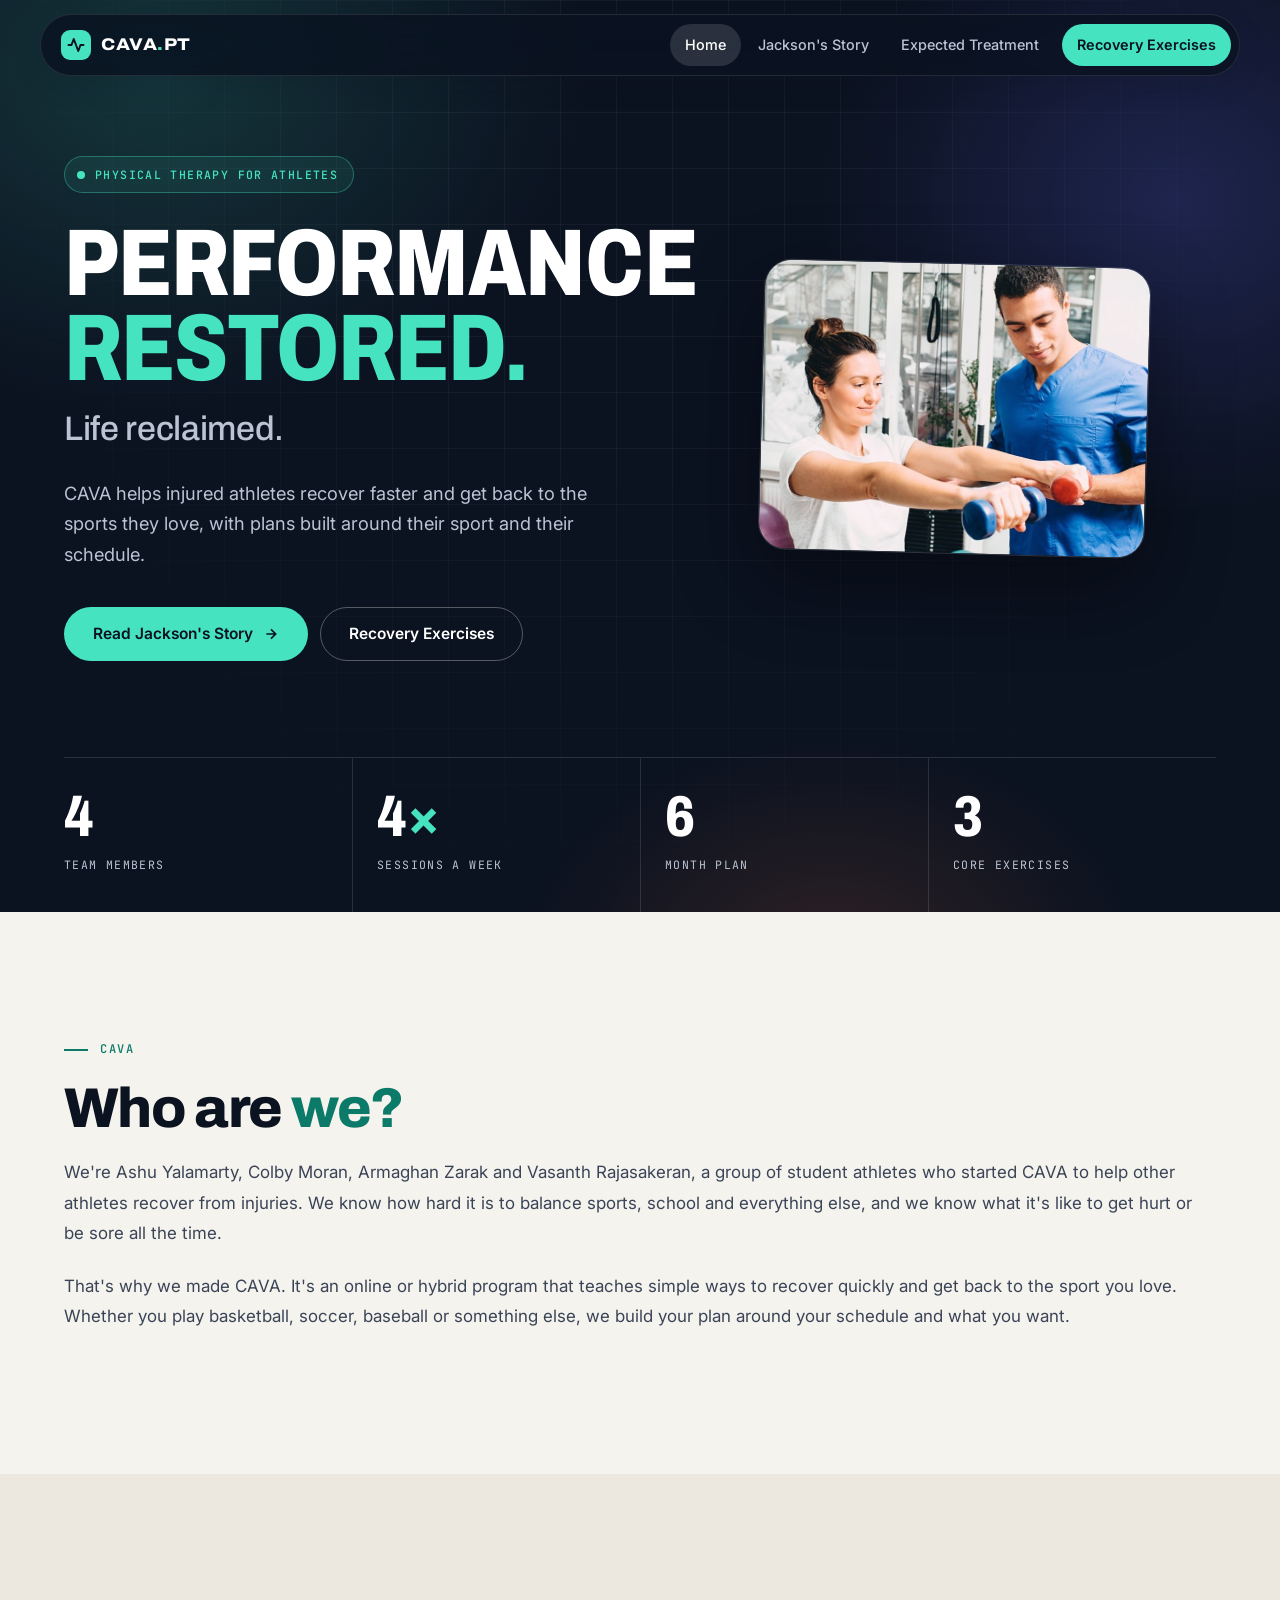
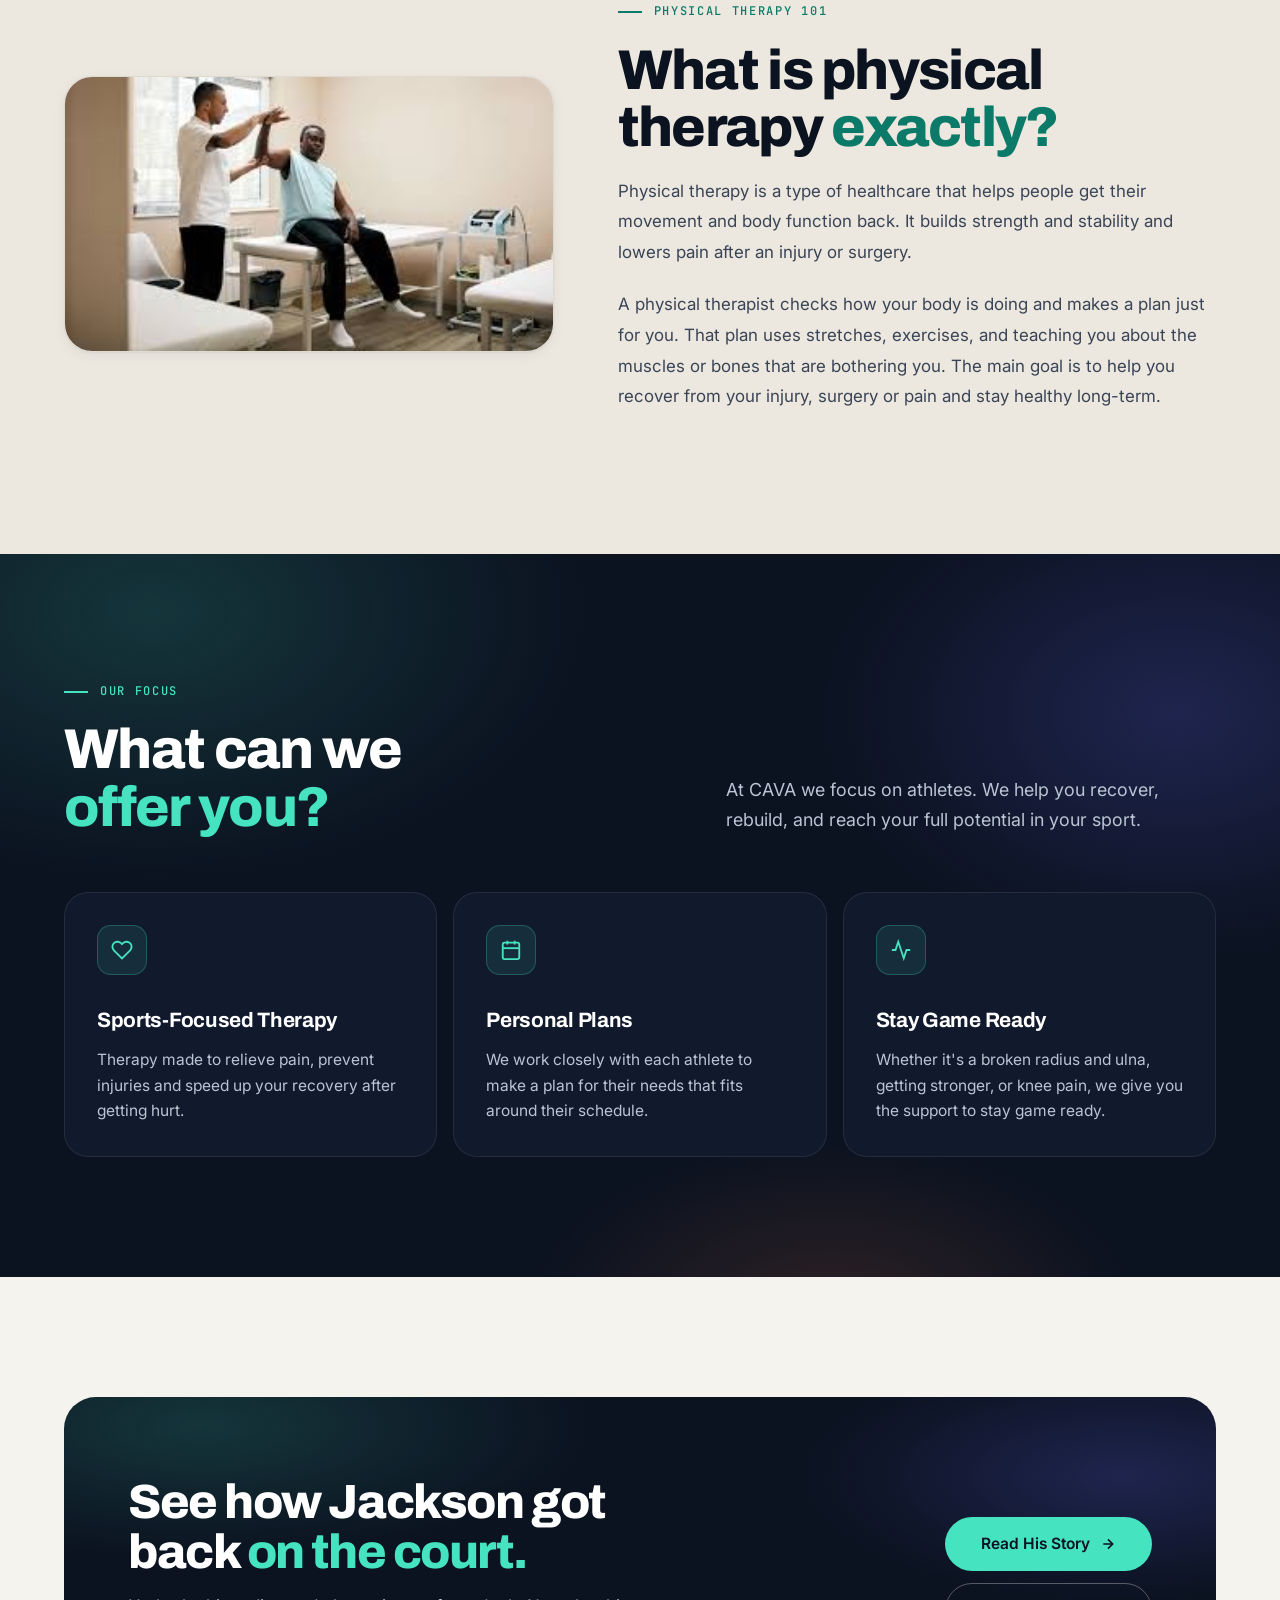
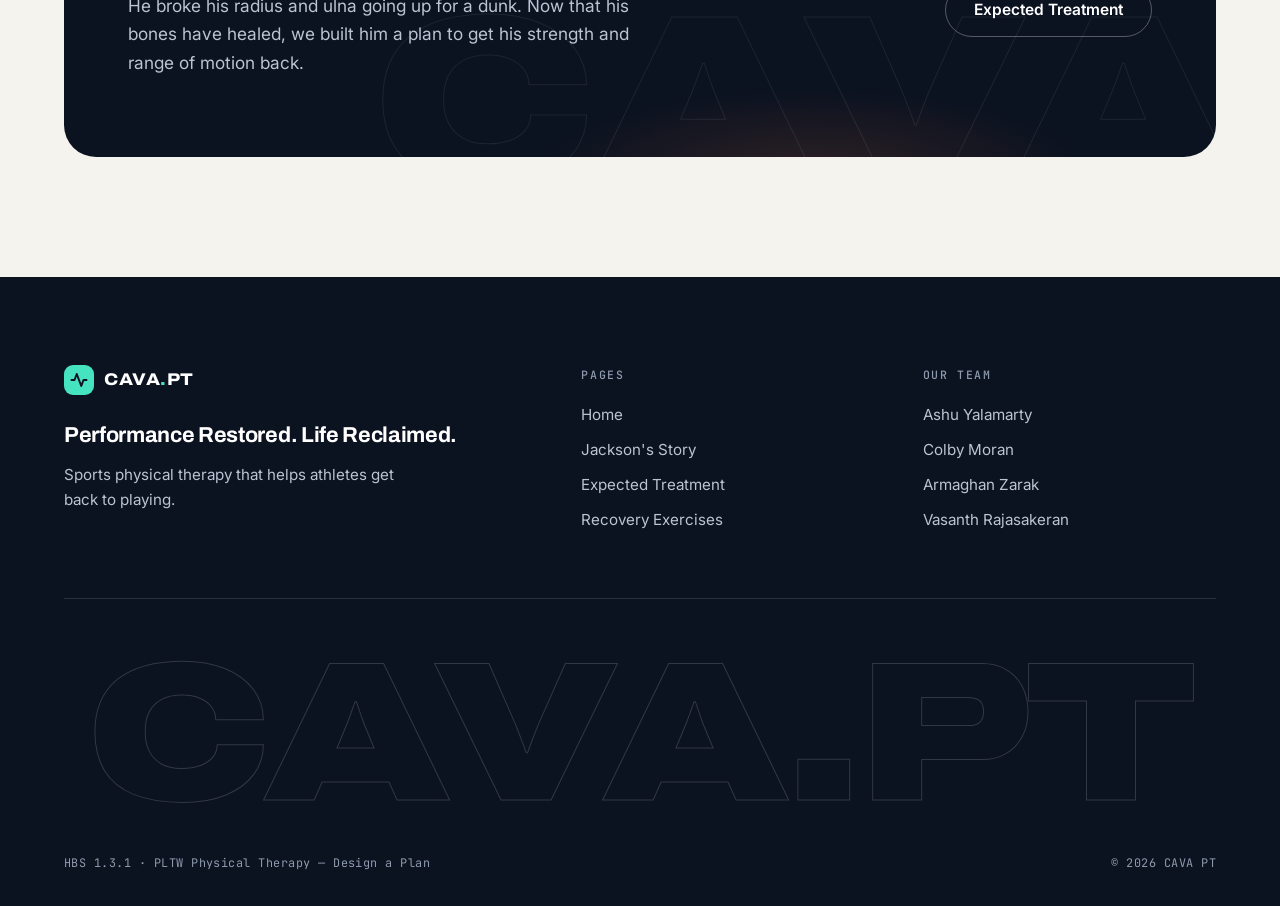
==== commit c17b3422: "CAVA PT physical therapy site Co-Authored-By: Claude Opus 5.5 <noreply@anthropic.com>" ====
--- a/index.html
+++ b/index.html
@@ -3,8 +3,8 @@
 <head>
   <meta charset="UTF-8">
   <meta name="viewport" content="width=device-width, initial-scale=1.0">
-  <title>Physical therapy for athletes · CAVA PT</title>
-  <meta name="description" content="CAVA PT helps athletes avoid injuries and recover from them with measured, tracked plans. A PLTW Human Body Systems project.">
+  <title>CAVA Physical Therapy</title>
+  <meta name="description" content="CAVA is a sports physical therapy program that helps athletes recover from injuries and get back to playing.">
   <script>document.documentElement.classList.add('js')</script>
   <link rel="preconnect" href="https://fonts.googleapis.com">
   <link rel="preconnect" href="https://fonts.gstatic.com" crossorigin>
@@ -25,261 +25,119 @@
     <button class="nav__toggle" aria-expanded="false" aria-controls="nav-links" aria-label="Toggle menu"><span></span><span></span></button>
     <ul class="nav__links" id="nav-links">
       <li><a href="index.html" aria-current="page">Home</a></li>
-      <li><a href="success-story.html">Patient Story</a></li>
-      <li><a href="care-plan.html">Care Plan</a></li>
-      <li><a href="exercises.html">Exercises</a></li>
-      <li><a href="prevention.html">Prevention</a></li>
+      <li><a href="success-story.html">Jackson's Story</a></li>
+      <li><a href="care-plan.html">Expected Treatment</a></li>
+      <li><a href="exercises.html" class="nav__cta">Recovery Exercises</a></li>
     </ul>
   </div>
 </header>
 
 <main id="main">
 
-  <!-- HERO -->
   <section class="hero">
     <div class="glow"></div><div class="gridlines"></div>
     <div class="wrap">
       <div class="hero__layout">
         <div>
-          <span class="chip"><span class="chip__pulse"></span>Physical therapy for athletes</span>
-          <h1>Move better. <span class="hl">Play longer.</span></h1>
-          <p class="hero__text">We help athletes avoid injuries before they happen, and come back stronger if they do.</p>
+          <span class="chip"><span class="chip__pulse"></span>Physical Therapy for Athletes</span>
+          <h1>Performance <span class="hl">Restored.</span><span class="sub">Life reclaimed.</span></h1>
+          <p class="hero__text">CAVA helps injured athletes recover faster and get back to the sports they love, with plans built around their sport and their schedule.</p>
           <div class="hero__actions">
-            <a href="prevention.html" class="btn btn--mint">Injury prevention
+            <a href="success-story.html" class="btn btn--mint">Read Jackson's Story
               <svg width="16" height="16" fill="none" stroke="currentColor" stroke-width="2.5" viewBox="0 0 24 24"><path d="M5 12h14M12 5l7 7-7 7"/></svg>
             </a>
-            <a href="success-story.html" class="btn btn--ghost">Read the story</a>
-            <a href="care-plan.html" class="btn btn--ghost">See the plan</a>
+            <a href="exercises.html" class="btn btn--ghost">Recovery Exercises</a>
           </div>
         </div>
-
-        <div class="dial" data-dial aria-label="Illustrative ROM tracker for wrist flexion: 50 degrees at baseline, goal of 60 degrees at week 12, long-term goal of 80 degrees" role="img">
-          <div class="dial__head">
-            <span class="dial__label">Illustrative ROM tracker</span>
-            <span class="dial__sub">Wrist flexion</span>
-          </div>
-          <svg viewBox="0 0 320 252" aria-hidden="true">
-            <defs>
-              <linearGradient id="dg" x1="0" x2="1" y1="0" y2="0">
-                <stop offset="0" stop-color="#0B7A68"/><stop offset="1" stop-color="#45E3BF"/>
-              </linearGradient>
-            </defs>
-            <path d="M 30 170 A 130 130 0 0 1 290 170" fill="none" stroke="rgba(255,255,255,.1)" stroke-width="14" stroke-linecap="round"/>
-            <path class="dial__fill" d="M 30 170 A 130 130 0 0 1 290 170" fill="none" stroke="url(#dg)" stroke-width="14" stroke-linecap="round" pathLength="100" stroke-dasharray="100 100" stroke-dashoffset="22.2"/>
-            <g class="dial__ticks"></g>
-            <circle cx="182.57" cy="41.98" r="5" fill="none" stroke="#BAC4D3" stroke-width="2"/>
-            <circle cx="225" cy="57.42" r="5" fill="none" stroke="#45E3BF" stroke-width="2"/>
-            <circle cx="282.16" cy="125.54" r="6" fill="#FF7A3D"/>
-            <g class="dial__needle" transform="rotate(70 160 170)">
-              <line x1="160" y1="170" x2="160" y2="62" stroke="#fff" stroke-width="3" stroke-linecap="round"/>
-            </g>
-            <circle cx="160" cy="170" r="10" fill="#45E3BF"/>
-            <circle cx="160" cy="170" r="4" fill="#0B1220"/>
-            <text class="dial__value" x="160" y="226" text-anchor="middle" font-size="46">80°</text>
-            <text class="dial__week" x="160" y="248" text-anchor="middle" font-size="10">LONG-TERM GOAL</text>
-          </svg>
-          <div class="dial__readout">
-            <div><span>Baseline</span><b>50°</b></div>
-            <div class="g"><span>Wk 12 goal</span><b>60°</b></div>
-            <div class="t"><span>Long-term</span><b>80°</b></div>
-          </div>
-          <p class="dial__caption">Goal: 80 degrees</p>
-        </div>
+        <figure class="hero__photo">
+          <img src="images/home-3.jpg" alt="A physical therapist helping a patient do arm exercises with dumbbells">
+        </figure>
       </div>
 
       <div class="stats">
-        <div class="stat"><div class="stat__n">Wk <span data-count="12">12</span></div><div class="stat__l">Cleared for supervised drills</div></div>
-        <div class="stat"><div class="stat__n">2 to 3<em>×</em></div><div class="stat__l">Weekly, tapering to 1×</div></div>
-        <div class="stat"><div class="stat__n">Wk <span data-count="8">8</span></div><div class="stat__l">First PT visit</div></div>
-        <div class="stat"><div class="stat__n"><span data-count="6">6</span></div><div class="stat__l">Specialists on the care team</div></div>
+        <div class="stat"><div class="stat__n"><span data-count="4">4</span></div><div class="stat__l">Team members</div></div>
+        <div class="stat"><div class="stat__n"><span data-count="4">4</span><em>×</em></div><div class="stat__l">Sessions a week</div></div>
+        <div class="stat"><div class="stat__n"><span data-count="6">6</span></div><div class="stat__l">Month plan</div></div>
+        <div class="stat"><div class="stat__n"><span data-count="3">3</span></div><div class="stat__l">Core exercises</div></div>
       </div>
     </div>
   </section>
 
-  <!-- TICKER -->
-  <div class="ticker" aria-hidden="true">
-    <div class="ticker__track">
-      <span class="ticker__item">Range of Motion</span><span class="ticker__item">ORIF</span><span class="ticker__item">Flexion</span><span class="ticker__item">Extension</span><span class="ticker__item">Proximal</span><span class="ticker__item">Distal</span><span class="ticker__item">Radius &amp; Ulna</span><span class="ticker__item">Dorsal</span><span class="ticker__item">Volar</span><span class="ticker__item">Return to Sport</span>
-      <span class="ticker__item">Range of Motion</span><span class="ticker__item">ORIF</span><span class="ticker__item">Flexion</span><span class="ticker__item">Extension</span><span class="ticker__item">Proximal</span><span class="ticker__item">Distal</span><span class="ticker__item">Radius &amp; Ulna</span><span class="ticker__item">Dorsal</span><span class="ticker__item">Volar</span><span class="ticker__item">Return to Sport</span>
-    </div>
-  </div>
-
-  <!-- WHAT IS PT -->
   <section class="section">
-    <div class="wrap split">
+    <div class="wrap media-split">
       <div>
-        <span class="eyebrow reveal">Physical Therapy 101</span>
-        <h2 class="title reveal">What is physical <span class="hl">therapy?</span></h2>
+        <span class="eyebrow reveal">CAVA</span>
+        <h2 class="title reveal">Who are <span class="hl">we?</span></h2>
         <div class="prose">
-          <p class="big reveal">Physical therapy is a healthcare specialty focused on restoring movement, reducing pain, and rebuilding strength after injury or surgery.</p>
-          <p class="reveal">A physical therapist assesses how your body moves and designs a fully personalized plan using exercises, manual therapy, and education to restore full function.</p>
-          <p class="reveal">For athletes, PT goes much further: it rebuilds not just the injured area but the entire kinetic chain, ensuring you return to sport with proper mechanics and dramatically reduced re-injury risk.</p>
-          <p class="reveal">Every treatment targets the root cause. Whether it's a fractured bone, torn ligament, or chronic joint pain, therapy addresses the specific muscles, bones, and connective tissues involved, not just the symptoms you feel.</p>
+          <p class="reveal">We're Ashu Yalamarty, Colby Moran, Armaghan Zarak and Vasanth Rajasakeran, a group of student athletes who started CAVA to help other athletes recover from injuries. We know how hard it is to balance sports, school and everything else, and we know what it's like to get hurt or be sore all the time.</p>
+          <p class="reveal">That's why we made CAVA. It's an online or hybrid program that teaches simple ways to recover quickly and get back to the sport you love. Whether you play basketball, soccer, baseball or something else, we build your plan around your schedule and what you want.</p>
         </div>
       </div>
-
-      <aside class="glossary reveal" aria-label="Key clinical vocabulary">
-        <div class="glossary__head"><span>Key terms</span></div>
-        <div class="term"><span class="term__tag">ROM</span><p><strong>Range of Motion:</strong> degrees a joint can move. Measured at every session to track healing progress precisely.</p></div>
-        <div class="term"><span class="term__tag">ORIF</span><p><strong>Open Reduction &amp; Internal Fixation:</strong> surgery that realigns broken bones using metal plates and screws.</p></div>
-        <div class="term"><span class="term__tag">FLEXION</span><p><strong>Flexion / Extension:</strong> Flexion decreases the angle between bones (at the wrist, palm toward forearm). Extension increases it (back of hand toward forearm).</p></div>
-        <div class="term"><span class="term__tag">PROXIMAL</span><p><strong>Proximal / Distal:</strong> closer to the body's center vs. farther away. Critical for locating injuries accurately.</p></div>
-        <div class="term"><span class="term__tag">RADIUS/ULNA</span><p><strong>Forearm Bones:</strong> the two parallel bones. Radius = thumb side. Ulna = pinky side. Both fractured in Jackson's case.</p></div>
-        <div class="term"><span class="term__tag">DORSAL</span><p><strong>Dorsal / Volar:</strong> back of the hand vs. palm side. Swelling patterns help localize injuries.</p></div>
-      </aside>
+      <figure class="photo reveal">
+        <img src="images/home-1.jpg" alt="CAVA team" onerror="this.closest('figure').hidden=true">
+      </figure>
     </div>
   </section>
 
-  <!-- FOCUS -->
+  <section class="section section--paper2">
+    <div class="wrap media-split media-split--flip">
+      <figure class="photo reveal">
+        <img src="images/home-2.jpg" alt="A physical therapist helping a patient lift his arm">
+      </figure>
+      <div>
+        <span class="eyebrow reveal">Physical Therapy 101</span>
+        <h2 class="title reveal">What is physical therapy <span class="hl">exactly?</span></h2>
+        <div class="prose">
+          <p class="reveal">Physical therapy is a type of healthcare that helps people get their movement and body function back. It builds strength and stability and lowers pain after an injury or surgery.</p>
+          <p class="reveal">A physical therapist checks how your body is doing and makes a plan just for you. That plan uses stretches, exercises, and teaching you about the muscles or bones that are bothering you. The main goal is to help you recover from your injury, surgery or pain and stay healthy long-term.</p>
+        </div>
+      </div>
+    </div>
+  </section>
+
   <section class="section section--ink">
     <div class="glow"></div>
     <div class="wrap">
       <div class="section-head section-head--split">
         <div>
           <span class="eyebrow reveal">Our Focus</span>
-          <h2 class="title reveal">Built around <span class="hl">your sport.</span></h2>
+          <h2 class="title reveal">What can we <span class="hl">offer you?</span></h2>
         </div>
-        <p class="lead reveal">At CAVA PT, every program is built around how your body performs, not just how it functions day-to-day. We speak the language of sport.</p>
+        <p class="lead reveal">At CAVA we focus on athletes. We help you recover, rebuild, and reach your full potential in your sport.</p>
       </div>
-
       <div class="bento">
-        <article class="bento__card wide reveal" data-spotlight>
-          <span class="bento__idx">01</span>
-          <div class="bento__icon"><svg width="22" height="22" fill="none" stroke="currentColor" stroke-width="2" viewBox="0 0 24 24"><path d="M12 2L2 7l10 5 10-5-10-5z"/><path d="M2 17l10 5 10-5M2 12l10 5 10-5"/></svg></div>
-          <h3>Personalized Plans</h3>
-          <p>Built from your specific ROM data, injury mechanism, and sport demands, never a template.</p>
+        <article class="bento__card reveal" data-spotlight>
+          <div class="bento__icon"><svg width="22" height="22" fill="none" stroke="currentColor" stroke-width="2" viewBox="0 0 24 24"><path d="M20.84 4.61a5.5 5.5 0 0 0-7.78 0L12 5.67l-1.06-1.06a5.5 5.5 0 0 0-7.78 7.78l1.06 1.06L12 21.23l7.78-7.78 1.06-1.06a5.5 5.5 0 0 0 0-7.78z"/></svg></div>
+          <h3>Sports-Focused Therapy</h3>
+          <p>Therapy made to relieve pain, prevent injuries and speed up your recovery after getting hurt.</p>
         </article>
         <article class="bento__card reveal" data-spotlight>
-          <span class="bento__idx">02</span>
-          <div class="bento__icon"><svg width="22" height="22" fill="none" stroke="currentColor" stroke-width="2" viewBox="0 0 24 24"><polyline points="22 12 18 12 15 21 9 3 6 12 2 12"/></svg></div>
-          <h3>Tracked progress</h3>
-          <p>We measure ROM at every visit with a goniometer, so you see the numbers improve each week.</p>
+          <div class="bento__icon"><svg width="22" height="22" fill="none" stroke="currentColor" stroke-width="2" viewBox="0 0 24 24"><rect x="3" y="4" width="18" height="18" rx="2"/><line x1="16" y1="2" x2="16" y2="6"/><line x1="8" y1="2" x2="8" y2="6"/><line x1="3" y1="10" x2="21" y2="10"/></svg></div>
+          <h3>Personal Plans</h3>
+          <p>We work closely with each athlete to make a plan for their needs that fits around their schedule.</p>
         </article>
         <article class="bento__card reveal" data-spotlight>
-          <span class="bento__idx">03</span>
-          <div class="bento__icon"><svg width="22" height="22" fill="none" stroke="currentColor" stroke-width="2" viewBox="0 0 24 24"><path d="M17 21v-2a4 4 0 0 0-4-4H5a4 4 0 0 0-4 4v2"/><circle cx="9" cy="7" r="4"/><path d="M23 21v-2a4 4 0 0 0-3-3.87"/><path d="M16 3.13a4 4 0 0 1 0 7.75"/></svg></div>
-          <h3>Your care team</h3>
-          <p>Your care team includes a surgeon, hand therapist, athletic trainer, strength coach and sports psychologist, plus a dietitian if needed.</p>
-        </article>
-        <article class="bento__card wide reveal" data-spotlight>
-          <span class="bento__idx">04</span>
-          <div class="bento__icon"><svg width="22" height="22" fill="none" stroke="currentColor" stroke-width="2" viewBox="0 0 24 24"><circle cx="12" cy="12" r="10"/><polyline points="12 6 12 12 16 14"/></svg></div>
-          <h3>Staged return</h3>
-          <p>Four stages: immobilization, active PT, strengthening, then sport drills once the surgeon clears it.</p>
-        </article>
-        <article class="bento__card wide reveal" data-spotlight>
-          <span class="bento__idx">05</span>
-          <div class="bento__icon"><svg width="22" height="22" fill="none" stroke="currentColor" stroke-width="2" viewBox="0 0 24 24"><path d="M3 9l9-7 9 7v11a2 2 0 0 1-2 2H5a2 2 0 0 1-2-2z"/><polyline points="9 22 9 12 15 12 15 22"/></svg></div>
-          <h3>Home Exercise Programs</h3>
-          <p>Detailed take-home plans with 1–2 daily sessions: your most powerful recovery tool between visits.</p>
-        </article>
-        <article class="bento__card reveal" data-spotlight>
-          <span class="bento__idx">06</span>
-          <div class="bento__icon"><svg width="22" height="22" fill="none" stroke="currentColor" stroke-width="2" viewBox="0 0 24 24"><path d="M20.84 4.61a5.5 5.5 0 0 0-7.78 0L12 5.67l-1.06-1.06a5.5 5.5 0 0 0-7.78 7.78l1.06 1.06L12 21.23l7.78-7.78 1.06-1.06a5.5 5.5 0 0 0 0-7.78z"/></svg></div>
-          <h3>Confidence</h3>
-          <p>Sports psychology rebuilds confidence to return to high-impact play. Mental recovery matters as much as physical.</p>
+          <div class="bento__icon"><svg width="22" height="22" fill="none" stroke="currentColor" stroke-width="2" viewBox="0 0 24 24"><polyline points="22 12 18 12 15 21 9 3 6 12 2 12"/></svg></div>
+          <h3>Stay Game Ready</h3>
+          <p>Whether it's a broken radius and ulna, getting stronger, or knee pain, we give you the support to stay game ready.</p>
         </article>
       </div>
     </div>
   </section>
 
-  <!-- JOURNEY -->
-  <section class="section section--paper2">
-    <div class="wrap">
-      <div class="section-head section-head--split">
-        <div>
-          <span class="eyebrow reveal">What to expect</span>
-          <h2 class="title reveal">Your visits</h2>
-        </div>
-        <p class="lead reveal">Physical therapy follows a structured progression. Here's what a patient's experience looks like, from evaluation to return-to-sport clearance.</p>
-      </div>
-
-      <div class="grid grid-2">
-        <article class="step p1 reveal">
-          <div class="step__top"><span class="step__num">1</span><span class="tag-phase">Weeks 1 to 8</span></div>
-          <h3>Immobilization</h3>
-          <p>After surgery the cast or splint stays on for eight weeks, before PT begins. Only gentle finger and shoulder movement is allowed while the bones start to knit.</p>
-          <div class="tags"><span class="tag">Cast or splint</span><span class="tag">Finger movement</span><span class="tag">Shoulder movement</span></div>
-        </article>
-        <article class="step p1 reveal">
-          <div class="step__top"><span class="step__num">2</span><span class="tag-phase">Weeks 8 to 12</span></div>
-          <h3>Active PT</h3>
-          <p>Your first visit records baseline range of motion with a goniometer. Sessions then focus on gentle wrist, forearm, elbow and shoulder movement, plus exercises at home twice a day. Visits run 2 to 3 times a week, tapering to once a week. Flexibility usually returns within a few weeks.</p>
-          <div class="tags"><span class="tag">ROM baseline</span><span class="tag">Gentle ROM</span><span class="tag">Home program</span></div>
-        </article>
-        <article class="step p2 reveal">
-          <div class="step__top"><span class="step__num">3</span><span class="tag-phase">Months 3 to 6</span></div>
-          <h3>Strengthening</h3>
-          <p>Once your surgeon confirms the bones have joined, we add resistance and pressure exercises for the FCU, FCR, ECRL, brachialis, triceps (medial head) and deltoid. A hand therapist rebuilds fine motor skills for writing and typing. Strength takes longer to return than flexibility.</p>
-          <div class="tags"><span class="tag">Resistance</span><span class="tag">Pressure work</span><span class="tag">Hand therapy</span></div>
-        </article>
-        <article class="step p3 reveal">
-          <div class="step__top"><span class="step__num">4</span><span class="tag-phase">About month 6</span></div>
-          <h3>Return to sport</h3>
-          <p>Supervised court drills can start at week 12. Full basketball, including overhead reach, catching, dribbling and shooting, returns only when the surgeon clears it, around month 6.</p>
-          <div class="tags"><span class="tag">Sport drills</span><span class="tag">Functional testing</span><span class="tag">Surgeon clearance</span></div>
-        </article>
-      </div>
-    </div>
-  </section>
-
-  <!-- MEET THE TEAM -->
-  <section class="section" id="team">
-    <div class="wrap">
-      <div class="section-head">
-        <h2 class="title reveal">Meet the team</h2>
-        <p class="lead reveal">The people behind CAVA PT.</p>
-        <!-- TODO: Explain what "CAVA" stands for (for example, the team members' initials) in one sentence here. -->
-      </div>
-      <div class="grid grid-4">
-        <article class="card reveal"><h3 class="card__title">Name coming soon</h3><p>Role and credentials coming soon.</p><!-- TODO: Team member 1 name, role on the project, and credentials. Do not invent credentials. --></article>
-        <article class="card reveal"><h3 class="card__title">Name coming soon</h3><p>Role and credentials coming soon.</p><!-- TODO: Team member 2 name, role on the project, and credentials. Do not invent credentials. --></article>
-        <article class="card reveal"><h3 class="card__title">Name coming soon</h3><p>Role and credentials coming soon.</p><!-- TODO: Team member 3 name, role on the project, and credentials. Do not invent credentials. --></article>
-        <article class="card reveal"><h3 class="card__title">Name coming soon</h3><p>Role and credentials coming soon.</p><!-- TODO: Team member 4 name, role on the project, and credentials. Add or remove cards to match the team. --></article>
-      </div>
-    </div>
-  </section>
-
-  <!-- FAQ -->
-  <section class="section section--paper2" id="faq">
-    <div class="wrap">
-      <div class="section-head">
-        <h2 class="title reveal">Questions</h2>
-      </div>
-      <div class="faq reveal">
-        <details>
-          <summary>Do I need a referral?</summary>
-          <p>It depends on your state and your insurance plan. Some plans require a doctor's referral before PT. We will check when you book.</p>
-          <!-- TODO: Practice-specific answer: does CAVA PT accept patients without a referral, and which insurance plans? -->
-        </details>
-        <details>
-          <summary>How long will it take?</summary>
-          <p>It depends on the injury. Jackson's both-bone forearm fracture needed 8 weeks in a cast or splint, active PT from week 8 to week 12, and strengthening through month 6. We give you a timeline after your first visit.</p>
-          <!-- TODO: Practice-specific answer: how long is a first visit and a prevention screen? -->
-        </details>
-        <details>
-          <summary>Can my team or school partner with you?</summary>
-          <p>We are setting up team and school screening programs. See <a href="prevention.html#partners">team and school partnerships</a>.</p>
-          <!-- TODO: Practice-specific answer: confirm what partnerships are offered before publishing. -->
-        </details>
-      </div>
-    </div>
-  </section>
-
-  <!-- CTA -->
   <section class="section">
     <div class="wrap">
       <div class="cta reveal">
         <div class="glow"></div>
         <div>
           <h2>See how Jackson got back <span class="hl">on the court.</span></h2>
-          <p>A 20-year-old basketball player fractured both forearm bones. A data-driven plan took him from a stiff, guarded wrist to cleared for supervised court drills at 12 weeks, with full return to play to follow.</p>
+          <p>He broke his radius and ulna going up for a dunk. Now that his bones have healed, we built him a plan to get his strength and range of motion back.</p>
         </div>
         <div class="cta__actions">
-          <a href="success-story.html" class="btn btn--mint">Read the story
+          <a href="success-story.html" class="btn btn--mint">Read His Story
             <svg width="16" height="16" fill="none" stroke="currentColor" stroke-width="2.5" viewBox="0 0 24 24"><path d="M5 12h14M12 5l7 7-7 7"/></svg>
           </a>
-          <a href="exercises.html" class="btn btn--ghost">Exercise program</a>
+          <a href="care-plan.html" class="btn btn--ghost">Expected Treatment</a>
         </div>
       </div>
     </div>
@@ -292,20 +150,20 @@
     <div class="footer__top">
       <div>
         <a href="index.html" class="brand"><span class="brand__mark"><svg width="18" height="18" viewBox="0 0 24 24" fill="none" stroke="currentColor" stroke-width="2.6" stroke-linecap="round" stroke-linejoin="round"><polyline points="2 12 6 12 9 4 15 20 18 12 22 12"/></svg></span>CAVA<span class="brand__dot">.</span>PT</a>
-        <p class="footer__tag">Move better. Play longer.</p>
-        <p class="footer__note">Educational project for PLTW Human Body Systems. Fictional practice and patient case. Not medical advice.</p>
+        <p class="footer__tag">Performance Restored. Life Reclaimed.</p>
+        <p class="footer__note">Sports physical therapy that helps athletes get back to playing.</p>
       </div>
       <div>
-        <h4>Explore</h4>
-        <ul><li><a href="index.html">Home</a></li><li><a href="success-story.html">Patient Story</a></li><li><a href="care-plan.html">Care Plan</a></li><li><a href="exercises.html">Exercises</a></li><li><a href="prevention.html">Prevention</a></li></ul>
+        <h4>Pages</h4>
+        <ul><li><a href="index.html">Home</a></li><li><a href="success-story.html">Jackson's Story</a></li><li><a href="care-plan.html">Expected Treatment</a></li><li><a href="exercises.html">Recovery Exercises</a></li></ul>
       </div>
       <div>
-        <h4>The Case</h4>
-        <ul><li>Jackson, 20 · Basketball</li><li>Radius &amp; ulna fracture</li><li>ORIF · PT from week 8</li></ul>
+        <h4>Our Team</h4>
+        <ul><li>Ashu Yalamarty</li><li>Colby Moran</li><li>Armaghan Zarak</li><li>Vasanth Rajasakeran</li></ul>
       </div>
     </div>
     <div class="footer__word" aria-hidden="true">CAVA.PT</div>
-    <div class="footer__bottom"><span>PLTW Human Body Systems 1.3.1 · Design a Plan</span><span>&copy; 2026 CAVA PT</span></div>
+    <div class="footer__bottom"><span>HBS 1.3.1 · PLTW Physical Therapy — Design a Plan</span><span>&copy; 2026 CAVA PT</span></div>
   </div>
 </footer>
 
--- a/styles.css
+++ b/styles.css
@@ -287,34 +287,7 @@
 @media (max-width: 960px) {
   .hero { padding-top: 132px; }
   .hero__layout { grid-template-columns: 1fr; gap: 48px; }
-  .dial { max-width: 460px; }
-}
-
-/* Goniometer dial */
-.dial {
-  position: relative; border-radius: var(--r-lg); padding: 24px 24px 22px;
-  background: linear-gradient(180deg, rgba(255, 255, 255, .07), rgba(255, 255, 255, .02));
-  border: 1px solid rgba(255, 255, 255, .12);
-  -webkit-backdrop-filter: blur(12px); backdrop-filter: blur(12px);
-  box-shadow: 0 30px 80px rgba(0, 0, 0, .35), inset 0 1px 0 rgba(255, 255, 255, .08);
-}
-.dial__head { display: flex; justify-content: space-between; align-items: center; margin-bottom: 8px; }
-.dial__label { font-family: var(--font-mono); font-size: .72rem; letter-spacing: .12em; text-transform: uppercase; color: var(--on-ink-2); }
-.dial__live { display: inline-flex; align-items: center; gap: 8px; font-family: var(--font-mono); font-size: .7rem; letter-spacing: .12em; color: var(--mint); }
-.dial__live::before { content: ''; width: 7px; height: 7px; border-radius: 50%; background: var(--mint); animation: pulse 2s infinite; }
-.dial svg { width: 100%; height: auto; display: block; overflow: visible; }
-.dial__fill { transition: none; }
-.dial__value { font-family: var(--font-display); font-weight: 800; font-stretch: 80%; fill: #fff; }
-.dial__week { font-family: var(--font-mono); fill: var(--on-ink-2); letter-spacing: .1em; }
-.dial__readout {
-  display: grid; grid-template-columns: repeat(3, 1fr); margin-top: 14px;
-  border-top: 1px solid var(--ink-line); padding-top: 16px;
-}
-.dial__readout div + div { border-left: 1px solid var(--ink-line); padding-left: 16px; }
-.dial__readout span { display: block; font-family: var(--font-mono); font-size: .66rem; letter-spacing: .12em; text-transform: uppercase; color: var(--on-ink-3); }
-.dial__readout b { font-family: var(--font-display); font-stretch: 85%; font-size: 1.6rem; font-weight: 800; color: #fff; line-height: 1.2; }
-.dial__readout .t b { color: var(--flame); }
-.dial__readout .g b { color: var(--mint); }
+}
 
 /* Hero stats strip */
 .stats { display: grid; grid-template-columns: repeat(4, 1fr); margin-top: 96px; border-top: 1px solid var(--ink-line); }
@@ -331,43 +304,8 @@
   .stat:nth-child(n+3) { border-top: 1px solid var(--ink-line); }
 }
 
-/* ---------- Ticker ---------- */
-.ticker { background: var(--mint); color: var(--ink); overflow: hidden; white-space: nowrap; }
-.ticker__track { display: inline-flex; animation: marquee 48s linear infinite; }
-.ticker:hover .ticker__track { animation-play-state: paused; }
-.ticker__item {
-  display: inline-flex; align-items: center; gap: 30px; padding: 18px 0 18px 30px;
-  font-family: var(--font-display); font-weight: 800; font-stretch: 80%;
-  font-size: 1.35rem; text-transform: uppercase; letter-spacing: .01em;
-}
-.ticker__item::after { content: ''; width: 9px; height: 9px; background: var(--ink); transform: rotate(45deg); }
-@keyframes marquee { to { transform: translateX(-50%); } }
-
 /* ---------- Prose ---------- */
-.split { display: grid; grid-template-columns: 1.05fr .95fr; gap: 72px; align-items: start; }
-@media (max-width: 900px) { .split { grid-template-columns: 1fr; gap: 48px; } }
 .prose p { color: var(--text-2); font-size: 1.06rem; line-height: 1.8; margin-bottom: 22px; }
-.prose p.big { font-size: 1.25rem; line-height: 1.6; color: var(--text); font-weight: 500; letter-spacing: -.01em; }
-
-/* Glossary */
-.glossary { background: var(--card); border: 1px solid var(--line); border-radius: var(--r-lg); padding: 10px; box-shadow: var(--sh-1); position: sticky; top: 100px; }
-@media (max-width: 900px) { .glossary { position: static; } }
-.glossary__head {
-  display: flex; justify-content: space-between; align-items: center; padding: 16px 18px 12px;
-  font-family: var(--font-mono); font-size: .72rem; letter-spacing: .12em; text-transform: uppercase; color: var(--text-3);
-}
-.term { display: grid; grid-template-columns: 112px 1fr; gap: 16px; padding: 16px 18px; border-radius: 16px; transition: background .2s; }
-.term:hover { background: var(--paper); }
-.term { position: relative; }
-.term + .term::before { content: ''; position: absolute; top: 0; left: 18px; right: 18px; height: 1px; background: var(--line); }
-.term:hover::before, .term:hover + .term::before { opacity: 0; }
-.term__tag {
-  justify-self: start; align-self: start;
-  font-family: var(--font-mono); font-size: .7rem; font-weight: 600; letter-spacing: .04em;
-  color: var(--teal-ink); background: var(--teal-soft); padding: 5px 9px; border-radius: 7px;
-}
-.term p { font-size: .93rem; color: var(--text-2); line-height: 1.55; }
-@media (max-width: 480px) { .term { grid-template-columns: 1fr; gap: 8px; } }
 
 /* ---------- Bento (dark feature grid) ---------- */
 .bento { display: grid; grid-template-columns: repeat(3, 1fr); gap: 16px; }
@@ -383,44 +321,15 @@
 }
 .bento__card:hover { border-color: rgba(69, 227, 191, .35); transform: translateY(-3px); }
 .bento__card:hover::before { opacity: 1; }
-.bento__card.wide { grid-column: span 2; }
 .bento__icon {
   width: 50px; height: 50px; border-radius: 14px; margin-bottom: 28px;
   display: grid; place-items: center; color: var(--mint);
   background: rgba(69, 227, 191, .1); border: 1px solid rgba(69, 227, 191, .25);
 }
-.bento__idx { position: absolute; top: 30px; right: 30px; font-family: var(--font-mono); font-size: .75rem; color: var(--on-ink-3); }
 .bento__card h3 { font-family: var(--font-display); font-weight: 700; font-size: 1.3rem; letter-spacing: -.015em; color: #fff; margin-bottom: 10px; }
 .bento__card p { color: var(--on-ink-2); font-size: .97rem; max-width: 440px; }
-.bento__card.wide h3 { font-size: 1.6rem; }
-@media (max-width: 960px) { .bento { grid-template-columns: repeat(2, 1fr); } .bento__card.wide { grid-column: auto; } }
+@media (max-width: 960px) { .bento { grid-template-columns: repeat(2, 1fr); } }
 @media (max-width: 620px) { .bento { grid-template-columns: 1fr; } .bento__card { min-height: 0; } }
-
-/* ---------- Journey steps ---------- */
-.step {
-  position: relative; overflow: hidden;
-  background: var(--card); border: 1px solid var(--line); border-radius: 24px; padding: 34px;
-  transition: transform .3s var(--ease), box-shadow .3s, border-color .3s;
-}
-.step::after {
-  content: ''; position: absolute; left: 0; right: 0; bottom: 0; height: 4px; background: var(--c);
-  transform: scaleX(0); transform-origin: left; transition: transform .45s var(--ease);
-}
-.step:hover { transform: translateY(-4px); box-shadow: var(--sh-2); border-color: var(--line-2); }
-.step:hover::after { transform: scaleX(1); }
-.step__top { display: flex; justify-content: space-between; align-items: flex-start; gap: 16px; margin-bottom: 26px; }
-.step__num { font-family: var(--font-display); font-weight: 800; font-stretch: 75%; font-size: 4.4rem; line-height: .8; color: var(--c); }
-.step h3 { font-family: var(--font-display); font-weight: 700; font-size: 1.4rem; letter-spacing: -.015em; margin-bottom: 10px; }
-.step p { color: var(--text-2); font-size: .97rem; margin-bottom: 20px; }
-
-.tag-phase {
-  display: inline-flex; align-items: center; gap: 8px;
-  font-family: var(--font-mono); font-size: .7rem; font-weight: 600; letter-spacing: .08em; text-transform: uppercase;
-  color: var(--c-ink); background: var(--c-soft); padding: 7px 12px; border-radius: 999px; white-space: nowrap;
-}
-.tag-phase::before { content: ''; width: 6px; height: 6px; border-radius: 50%; background: var(--c); }
-.tags { display: flex; flex-wrap: wrap; gap: 8px; }
-.tag { font-size: .8rem; font-weight: 500; padding: 6px 13px; border-radius: 999px; background: var(--paper); border: 1px solid var(--line); color: var(--text-2); }
 
 /* ---------- CTA ---------- */
 .cta {
@@ -472,17 +381,6 @@
 .card--accent { position: relative; overflow: hidden; }
 .card--accent::before { content: ''; position: absolute; left: 0; right: 0; top: 0; height: 4px; background: var(--c); }
 
-.tile {
-  flex: none; width: 46px; height: 46px; border-radius: 13px; display: grid; place-items: center;
-  background: var(--c-soft, var(--teal-soft)); color: var(--c-ink, var(--teal-ink));
-  font-family: var(--font-mono); font-size: .74rem; font-weight: 600; letter-spacing: .02em;
-}
-.tile--ink { background: var(--ink); color: var(--mint); }
-.tile--sm { width: 38px; height: 38px; border-radius: 11px; font-size: .66rem; }
-
-/* Goals */
-.goal { display: flex; gap: 20px; align-items: flex-start; }
-.goal .tile { font-size: .85rem; }
 
 /* Key/value list */
 .kv li { display: flex; justify-content: space-between; align-items: center; gap: 16px; padding: 14px 0; border-top: 1px solid var(--line); font-size: .95rem; }
@@ -497,55 +395,6 @@
   background: var(--c-soft); color: var(--c-ink);
 }
 .status::before { content: ''; width: 6px; height: 6px; border-radius: 50%; background: var(--c); }
-
-/* Pills (category labels) */
-.pill { display: inline-block; font-family: var(--font-mono); font-size: .68rem; font-weight: 600; letter-spacing: .08em; text-transform: uppercase; padding: 5px 10px; border-radius: 7px; background: var(--c-soft, var(--orange-soft)); color: var(--c-ink, var(--orange-ink)); margin-bottom: 14px; }
-
-/* ---------- Tables ---------- */
-.table { background: var(--card); border: 1px solid var(--line); border-radius: var(--r); overflow: hidden; box-shadow: var(--sh-1); }
-.table__scroll { overflow-x: auto; -webkit-overflow-scrolling: touch; }
-.table table { width: 100%; border-collapse: collapse; min-width: 760px; }
-.table th {
-  background: var(--ink); color: var(--on-ink); text-align: left; white-space: nowrap;
-  font-family: var(--font-mono); font-size: .72rem; font-weight: 500; letter-spacing: .1em; text-transform: uppercase;
-  padding: 18px 22px;
-}
-.table td { padding: 18px 22px; border-top: 1px solid var(--line); color: var(--text-2); font-size: .95rem; vertical-align: middle; }
-.table tbody tr { transition: background .15s; }
-.table tbody tr:hover { background: var(--paper); }
-.table .strong { color: var(--text); font-weight: 600; }
-.table .num { font-family: var(--font-mono); color: var(--text); font-variant-numeric: tabular-nums; }
-.table__hint { display: none; font-family: var(--font-mono); font-size: .72rem; color: var(--text-3); margin-top: 12px; }
-@media (max-width: 800px) { .table__hint { display: block; } }
-
-.bar { display: flex; align-items: center; gap: 12px; min-width: 170px; }
-.bar__track { flex: 1; height: 8px; border-radius: 99px; background: var(--paper-2); overflow: hidden; }
-.bar__fill { height: 100%; border-radius: 99px; background: var(--c); transition: width 1.4s var(--ease); }
-.bar__val { font-family: var(--font-mono); font-size: .82rem; color: var(--text); min-width: 40px; text-align: right; }
-
-/* ---------- Phase timeline ---------- */
-.rail { display: grid; grid-template-columns: repeat(3, 1fr); gap: 20px; margin-bottom: 24px; position: relative; }
-.rail::before {
-  content: ''; position: absolute; top: 28px; left: 16.6%; right: 16.6%; height: 2px;
-  background: linear-gradient(90deg, var(--teal), var(--orange), var(--indigo));
-}
-.rail__node { justify-self: center; text-align: center; position: relative; }
-.rail__dot {
-  width: 56px; height: 56px; margin: 0 auto 10px; border-radius: 50%; display: grid; place-items: center;
-  background: var(--c); color: #fff; box-shadow: 0 0 0 8px var(--paper);
-  font-family: var(--font-display); font-weight: 800; font-size: 1.25rem;
-}
-.rail__wk { font-family: var(--font-mono); font-size: .72rem; letter-spacing: .1em; text-transform: uppercase; color: var(--c-ink); font-weight: 600; }
-@media (max-width: 760px) { .rail { display: none; } }
-
-.phase h3 { font-family: var(--font-display); font-weight: 700; font-size: 1.35rem; letter-spacing: -.015em; margin-bottom: 18px; }
-.phase .card__kicker { display: flex; justify-content: space-between; }
-.checklist li { display: flex; gap: 12px; padding: 11px 0; border-top: 1px solid var(--line); font-size: .95rem; color: var(--text-2); }
-.checklist li::before {
-  content: ''; flex: none; width: 18px; height: 18px; margin-top: 3px; border-radius: 50%;
-  background: var(--c-soft) url("data:image/svg+xml,%3Csvg xmlns='http://www.w3.org/2000/svg' viewBox='0 0 24 24' fill='none' stroke='%230B1220' stroke-width='3.5' stroke-linecap='round' stroke-linejoin='round'%3E%3Cpolyline points='20 6 9 17 4 12'/%3E%3C/svg%3E") center / 10px no-repeat;
-}
-.phase__foot { margin-top: 20px; padding: 13px 16px; border-radius: 12px; background: var(--c-soft); color: var(--c-ink); font-weight: 600; font-size: .9rem; display: flex; align-items: center; gap: 10px; }
 
 /* ---------- Pager ---------- */
 .pager { display: grid; grid-template-columns: 1fr 1fr; gap: 16px; }
@@ -569,7 +418,6 @@
 .profile { position: sticky; top: 100px; background: var(--card); border: 1px solid var(--line); border-radius: var(--r-lg); overflow: hidden; box-shadow: var(--sh-1); }
 @media (max-width: 900px) { .profile { position: static; } }
 .profile__top { position: relative; isolation: isolate; overflow: hidden; background: var(--ink); color: #fff; padding: 32px 28px 28px; }
-.profile__avatar {
   width: 72px; height: 72px; border-radius: 20px; background: var(--mint); color: var(--ink);
   display: grid; place-items: center; margin-bottom: 18px;
   font-family: var(--font-display); font-weight: 800; font-size: 2rem;
@@ -582,57 +430,13 @@
 .story h3:first-child { margin-top: 0; }
 .story h3 span { font-family: var(--font-mono); font-size: .8rem; font-weight: 500; color: var(--teal); letter-spacing: .06em; }
 .story p { color: var(--text-2); font-size: 1.06rem; line-height: 1.8; margin-bottom: 18px; }
-.story .goals-list { display: grid; gap: 10px; margin: 6px 0 22px; }
-.story .goals-list li { display: flex; gap: 14px; padding: 16px 20px; background: var(--card); border: 1px solid var(--line); border-radius: 16px; color: var(--text-2); }
-.story .goals-list li b { flex: none; font-family: var(--font-mono); font-size: .78rem; color: var(--teal-ink); background: var(--teal-soft); width: 28px; height: 28px; border-radius: 8px; display: grid; place-items: center; }
-.callout { margin: 30px 0; padding: 26px 30px; background: var(--card); border: 1px solid var(--line); border-left: 4px solid var(--teal); border-radius: 4px 18px 18px 4px; }
-.callout p { color: var(--text) !important; font-size: 1.08rem !important; font-weight: 500; line-height: 1.65 !important; margin-bottom: 12px !important; }
-.callout cite { font-style: normal; font-family: var(--font-mono); font-size: .76rem; letter-spacing: .06em; color: var(--text-3); }
-
-/* ROM rings */
-.ring-card { text-align: center; padding: 28px 22px; }
-.ring-card .card__kicker { color: var(--text-3); }
-.ring { position: relative; width: 132px; height: 132px; margin: 6px auto 18px; }
-.ring svg { width: 100%; height: 100%; transform: rotate(-90deg); }
-.ring__track { fill: none; stroke: var(--paper-2); stroke-width: 10; }
-.ring__fill { fill: none; stroke: var(--c); stroke-width: 10; stroke-linecap: round; transition: stroke-dashoffset 1.5s var(--ease); }
-.ring__center { position: absolute; inset: 0; display: flex; flex-direction: column; align-items: center; justify-content: center; }
-.ring__val { font-family: var(--font-display); font-weight: 800; font-stretch: 85%; font-size: 2.1rem; line-height: 1; color: var(--text); }
-.ring__unit { font-family: var(--font-mono); font-size: .66rem; letter-spacing: .1em; text-transform: uppercase; color: var(--text-3); margin-top: 4px; }
-.ring-card .target { font-size: .88rem; color: var(--text-2); margin-bottom: 12px; }
-.ring-card .target b { font-family: var(--font-mono); color: var(--text); }
-.legend { display: flex; flex-wrap: wrap; gap: 24px; margin-top: 28px; font-size: .9rem; color: var(--text-2); }
-.legend span { display: inline-flex; align-items: center; gap: 10px; }
-.legend i { width: 12px; height: 12px; border-radius: 4px; background: var(--c); }
-
-/* Anatomy list */
-.alist { display: grid; gap: 16px; }
-.alist li { display: flex; gap: 14px; font-size: .95rem; color: var(--text-2); line-height: 1.6; }
-
-/* Outcomes */
-.outcome { text-align: left; }
-.outcome__n { font-family: var(--font-display); font-weight: 800; font-stretch: 80%; font-size: clamp(2.8rem, 5vw, 3.8rem); line-height: 1; color: var(--teal); margin-bottom: 10px; }
-.outcome__n small { font-size: .45em; font-stretch: 100%; color: var(--text-3); margin-left: 4px; }
-.outcome p { color: var(--text-2); font-size: .95rem; }
 
 .quote { position: relative; isolation: isolate; overflow: hidden; margin-top: 24px; padding: 64px; border-radius: 32px; background: var(--ink); color: #fff; }
-.quote__mark { font-family: var(--font-display); font-weight: 900; font-size: 6rem; line-height: .6; color: var(--mint); display: block; margin-bottom: 18px; }
 .quote blockquote { font-family: var(--font-display); font-weight: 500; font-size: clamp(1.3rem, 2.6vw, 1.9rem); line-height: 1.4; letter-spacing: -.015em; max-width: 900px; margin-bottom: 28px; text-wrap: pretty; }
 .quote cite { font-style: normal; font-family: var(--font-mono); font-size: .78rem; letter-spacing: .1em; text-transform: uppercase; color: var(--on-ink-2); }
 @media (max-width: 640px) { .quote { padding: 40px 26px; } }
 
 /* ---------- Exercises page ---------- */
-.diagram { display: grid; grid-template-columns: .9fr 1.1fr; gap: 56px; align-items: center; background: var(--card); border: 1px solid var(--line); border-radius: 32px; padding: 40px; }
-.diagram__art { background: var(--ink); border-radius: 24px; padding: 28px; display: grid; place-items: center; position: relative; isolation: isolate; overflow: hidden; }
-.diagram__art svg { width: 100%; max-width: 300px; height: auto; }
-.diagram h3 { font-family: var(--font-display); font-weight: 800; font-size: clamp(1.5rem, 2.6vw, 2rem); letter-spacing: -.025em; line-height: 1.1; margin-bottom: 16px; }
-.diagram p { color: var(--text-2); margin-bottom: 16px; }
-.bones { display: grid; gap: 10px; margin-top: 24px; }
-.bones li { display: flex; gap: 12px; align-items: flex-start; padding: 12px 16px; border-radius: 12px; background: var(--paper); font-size: .93rem; color: var(--text-2); }
-.bones li b { color: var(--text); font-weight: 600; }
-.bones li::before { content: ''; flex: none; width: 8px; height: 8px; border-radius: 50%; background: var(--teal); margin-top: 8px; }
-@media (max-width: 860px) { .diagram { grid-template-columns: 1fr; padding: 24px; gap: 32px; } }
-
 .ex-list { display: grid; gap: 32px; }
 .ex { background: var(--card); border: 1px solid var(--line); border-radius: 32px; overflow: hidden; transition: box-shadow .3s; }
 .ex:hover { box-shadow: var(--sh-2); }
@@ -669,11 +473,58 @@
 .mods li { position: relative; padding: 6px 0 6px 20px; font-size: .9rem; color: var(--text-2); line-height: 1.5; }
 .mods li::before { content: '→'; position: absolute; left: 0; color: var(--orange); font-weight: 700; }
 
-.dir { padding: 24px; }
-.dir__term { font-family: var(--font-display); font-weight: 700; font-size: 1.15rem; color: var(--text); margin-bottom: 6px; display: flex; justify-content: space-between; align-items: baseline; gap: 10px; }
-.dir__term span { font-family: var(--font-mono); font-size: .7rem; font-weight: 500; color: var(--text-3); }
-.dir p { font-size: .92rem; color: var(--text-2); line-height: 1.6; }
-.dir:hover { border-color: var(--teal); }
+/* ---------- ROM tracking & lists ---------- */
+.rom__nums { display: flex; gap: 40px; margin: 6px 0 22px; }
+.rom__nums span { display: block; font-family: var(--font-mono); font-size: .7rem; letter-spacing: .12em; text-transform: uppercase; color: var(--text-3); }
+.rom__nums b { font-family: var(--font-display); font-weight: 800; font-stretch: 80%; font-size: 3rem; line-height: 1.05; color: var(--text); }
+.rom__nums b.goal { color: var(--c); }
+.bar { display: flex; align-items: center; gap: 12px; }
+.bar__track { flex: 1; height: 10px; border-radius: 99px; background: var(--paper-2); overflow: hidden; }
+.bar__fill { height: 100%; width: var(--w); border-radius: 99px; background: var(--c); transition: width 1.4s var(--ease) .3s; }
+.js .reveal:not(.in) .bar__fill { width: 0; }
+.bar__val { font-family: var(--font-mono); font-size: .85rem; color: var(--text); min-width: 42px; text-align: right; }
+
+.list li { position: relative; padding: 11px 0 11px 22px; border-top: 1px solid var(--line); font-size: .95rem; color: var(--text-2); line-height: 1.6; }
+.list li:first-child { border-top: 0; }
+.list li::before { content: ''; position: absolute; left: 2px; top: 20px; width: 8px; height: 8px; border-radius: 50%; background: var(--c, var(--teal)); }
+
+/* ---------- Photos ---------- */
+[hidden] { display: none !important; }
+.hero__photo {
+  border-radius: var(--r-lg); overflow: hidden; border: 1px solid rgba(255, 255, 255, .14);
+  box-shadow: 0 30px 80px rgba(0, 0, 0, .4); transform: rotate(1.5deg);
+}
+.hero__photo img { display: block; width: 100%; aspect-ratio: 4 / 3; object-fit: cover; }
+@media (max-width: 960px) { .hero__photo { transform: none; max-width: 560px; } }
+
+.media-split { display: grid; grid-template-columns: 1.1fr .9fr; gap: 64px; align-items: center; }
+.media-split--flip { grid-template-columns: .9fr 1.1fr; }
+.media-split:has(> figure[hidden]) { grid-template-columns: 1fr; }
+@media (max-width: 900px) {
+  .media-split, .media-split--flip { grid-template-columns: 1fr; gap: 40px; }
+  .media-split--flip > figure { order: 2; }
+}
+.photo { border-radius: var(--r-lg); overflow: hidden; background: var(--card); border: 1px solid var(--line); box-shadow: var(--sh-1); }
+.section--ink .photo { border-color: rgba(255, 255, 255, .14); background: var(--ink-2); }
+.photo img { display: block; width: 100%; height: auto; }
+.photo-pair .photo img { aspect-ratio: 16 / 10; object-fit: cover; }
+.photo figcaption, .gallery figcaption {
+  padding: 14px 20px; font-family: var(--font-mono); font-size: .74rem; letter-spacing: .1em;
+  text-transform: uppercase; color: var(--text-2); border-top: 1px solid var(--line);
+}
+.photo--xray { margin: 8px 0 40px; max-width: 520px; background: #000; }
+.photo--xray figcaption { background: var(--card); }
+.prose--ink p { color: var(--on-ink-2); }
+
+.profile__photo { width: 96px; height: 96px; border-radius: 50%; object-fit: cover; margin-bottom: 18px; border: 3px solid var(--mint); }
+.quote { margin-top: 0; }
+.quote__stars { display: block; width: 180px; height: auto; margin-bottom: 26px; border-radius: 8px; }
+
+.ex__img { border-radius: 18px; overflow: hidden; border: 1px solid var(--line); background: #fff; margin-bottom: 16px; }
+.ex__img img { display: block; width: 100%; max-height: 240px; object-fit: contain; }
+
+.gallery { padding: 0; overflow: hidden; }
+.gallery img { display: block; width: 100%; aspect-ratio: 4 / 5; object-fit: cover; background: var(--paper); }
 
 /* ---------- Footer ---------- */
 .footer { background: var(--ink); color: var(--on-ink-2); padding: 88px 0 32px; overflow: hidden; }
@@ -702,87 +553,4 @@
   html { scroll-behavior: auto; }
   *, *::before, *::after { animation-duration: .001ms !important; animation-iteration-count: 1 !important; transition-duration: .001ms !important; }
   .js .reveal { opacity: 1; transform: none; }
-  .ticker__track { animation: none; }
-}
-
-/* =========================================================================
-   Content additions (rubric fixes): styles for elements the content fixes
-   introduced, in the existing design language. No earlier rule is changed.
-   ========================================================================= */
-.sr-only { position: absolute; width: 1px; height: 1px; padding: 0; margin: -1px; overflow: hidden; clip: rect(0 0 0 0); white-space: nowrap; border: 0; }
-
-/* Tables: row headers read like the bold first cell, not like the dark column header */
-.table tbody th { background: none; color: var(--text); font-family: var(--font-body); font-size: .95rem; font-weight: 600; letter-spacing: 0; text-transform: none; white-space: normal; padding: 18px 22px; border-top: 1px solid var(--line); text-align: left; vertical-align: middle; }
-.table tbody th .status { margin-left: 8px; }
-.table thead small { display: block; margin-top: 4px; font-size: .9em; letter-spacing: .04em; color: var(--on-ink-3); }
-.table .is-primary { background: var(--teal-soft); }
-.table .is-primary:hover { background: var(--teal-soft); }
-.tbd { color: var(--text-3); font-style: italic; }
-
-/* SMART goals and plain-language callouts */
-.smart { margin-top: 20px; padding: 30px; background: var(--card); border: 1px solid var(--line); border-radius: var(--r); }
-.smart__list { display: grid; gap: 12px; margin-top: 8px; }
-.smart__list li { position: relative; padding-left: 22px; color: var(--text-2); }
-.smart__list li::before { content: ''; position: absolute; left: 0; top: .65em; width: 8px; height: 8px; border-radius: 50%; background: var(--teal); }
-.smart__list strong { color: var(--text); }
-.smart__note { margin-top: 14px; font-family: var(--font-mono); font-size: .76rem; letter-spacing: .02em; color: var(--text-3); }
-.plain { margin: 22px 0; padding: 18px 22px; border-radius: var(--r-sm); background: var(--teal-soft); }
-.plain p { margin: 0 !important; color: var(--text) !important; }
-.card .plain { margin-bottom: 0; }
-
-/* References */
-.refs { list-style: decimal; padding-left: 22px; display: grid; gap: 10px; max-width: 880px; color: var(--text-2); }
-.refs__flag { display: inline-block; margin-left: 6px; padding: 2px 9px; border-radius: 999px; font-family: var(--font-mono); font-size: .68rem; font-weight: 600; letter-spacing: .04em; background: var(--orange-soft); color: var(--orange-ink); }
-
-/* Photo placeholder and demo video slots */
-.photo-slot { margin-top: 28px; }
-.photo-slot__frame { display: grid; place-items: center; min-height: 260px; padding: 24px; text-align: center; border-radius: var(--r); background: var(--card); border: 1px dashed var(--line-2); color: var(--text-3); font-family: var(--font-mono); font-size: .8rem; letter-spacing: .04em; }
-.photo-slot figcaption { margin-top: 10px; font-size: .9rem; color: var(--text-3); }
-.ex__video { padding: 0 40px 40px; }
-.ex__video iframe, .embed iframe { display: block; width: 100%; aspect-ratio: 16 / 9; height: auto; border: 0; border-radius: 16px; }
-.embed--form iframe { aspect-ratio: auto; height: 900px; }
-@media (max-width: 860px) { .ex__video { padding: 0 24px 28px; } }
-
-/* Home: dial labels and FAQ */
-.dial__sub { font-family: var(--font-mono); font-size: .72rem; letter-spacing: .12em; text-transform: uppercase; color: var(--on-ink-3); }
-.dial__caption { margin-top: 12px; font-family: var(--font-mono); font-size: .7rem; letter-spacing: .06em; color: var(--on-ink-3); }
-.faq { max-width: 820px; background: var(--card); border: 1px solid var(--line); border-radius: var(--r); padding: 6px 28px; }
-.faq details + details { border-top: 1px solid var(--line); }
-.faq summary { cursor: pointer; padding: 20px 0; font-family: var(--font-display); font-weight: 700; font-size: 1.15rem; letter-spacing: -.01em; list-style: none; display: flex; justify-content: space-between; gap: 16px; }
-.faq summary::-webkit-details-marker { display: none; }
-.faq summary::after { content: '+'; color: var(--teal); font-weight: 700; }
-.faq details[open] summary::after { content: '−'; }
-.faq details p { padding-bottom: 20px; color: var(--text-2); max-width: 680px; }
-.faq a { color: var(--teal-ink); font-weight: 600; }
-
-/* Prevention: ordered steps */
-.steps-list { counter-reset: s; display: grid; gap: 12px; margin-top: 12px; }
-.steps-list li { counter-increment: s; position: relative; padding-left: 40px; color: var(--text-2); }
-.steps-list li::before { content: counter(s); position: absolute; left: 0; top: 0; width: 26px; height: 26px; border-radius: 8px; display: grid; place-items: center; font-family: var(--font-mono); font-size: .75rem; font-weight: 600; background: var(--teal-soft); color: var(--teal-ink); }
-.steps-list strong { color: var(--text); }
-
-/* Story: ROM-over-time chart */
-.chart { margin-top: 40px; padding: 30px; border-radius: var(--r); background: var(--card); border: 1px solid var(--line); box-shadow: var(--sh-1); }
-.chart figcaption p { color: var(--text-2); margin-top: 6px; }
-.chart__legend { display: flex; flex-wrap: wrap; gap: 20px; margin: 16px 0 8px; font-size: .9rem; color: var(--text-2); }
-.chart__key { display: inline-block; width: 18px; height: 3px; margin-right: 8px; vertical-align: middle; border-radius: 2px; }
-.chart__key--flex { background: var(--teal); }
-.chart__key--rad { background: var(--orange); }
-.chart__svg { display: block; width: 100%; height: auto; overflow: visible; }
-.chart__grid line { stroke: var(--line); }
-.chart__axis text { fill: var(--text-3); font-size: 13px; font-family: var(--font-mono); }
-.chart__label text { fill: var(--text); font-size: 13px; font-family: var(--font-body); }
-.chart__line { fill: none; stroke-width: 2; stroke-dasharray: 6 5; }
-.chart__line--flex { stroke: var(--teal); }
-.chart__line--rad { stroke: var(--orange); }
-.chart__pt circle { fill: var(--card); stroke-width: 2.5; }
-.chart__pt--flex circle { stroke: var(--teal); }
-.chart__pt--rad circle { stroke: var(--orange); }
-.chart__pt--flex .is-measured { fill: var(--teal); }
-.chart__pt--rad .is-measured { fill: var(--orange); }
-.chart__table { margin-top: 16px; }
-.chart__table summary { cursor: pointer; font-weight: 600; color: var(--teal-ink); }
-.chart__table table { margin-top: 12px; border-collapse: collapse; font-size: .92rem; }
-.chart__table th, .chart__table td { padding: 8px 18px 8px 0; text-align: left; border-top: 1px solid var(--line); }
-.page-hero .lead strong { color: #fff; }
-.page-hero .plain { max-width: 600px; }
+}
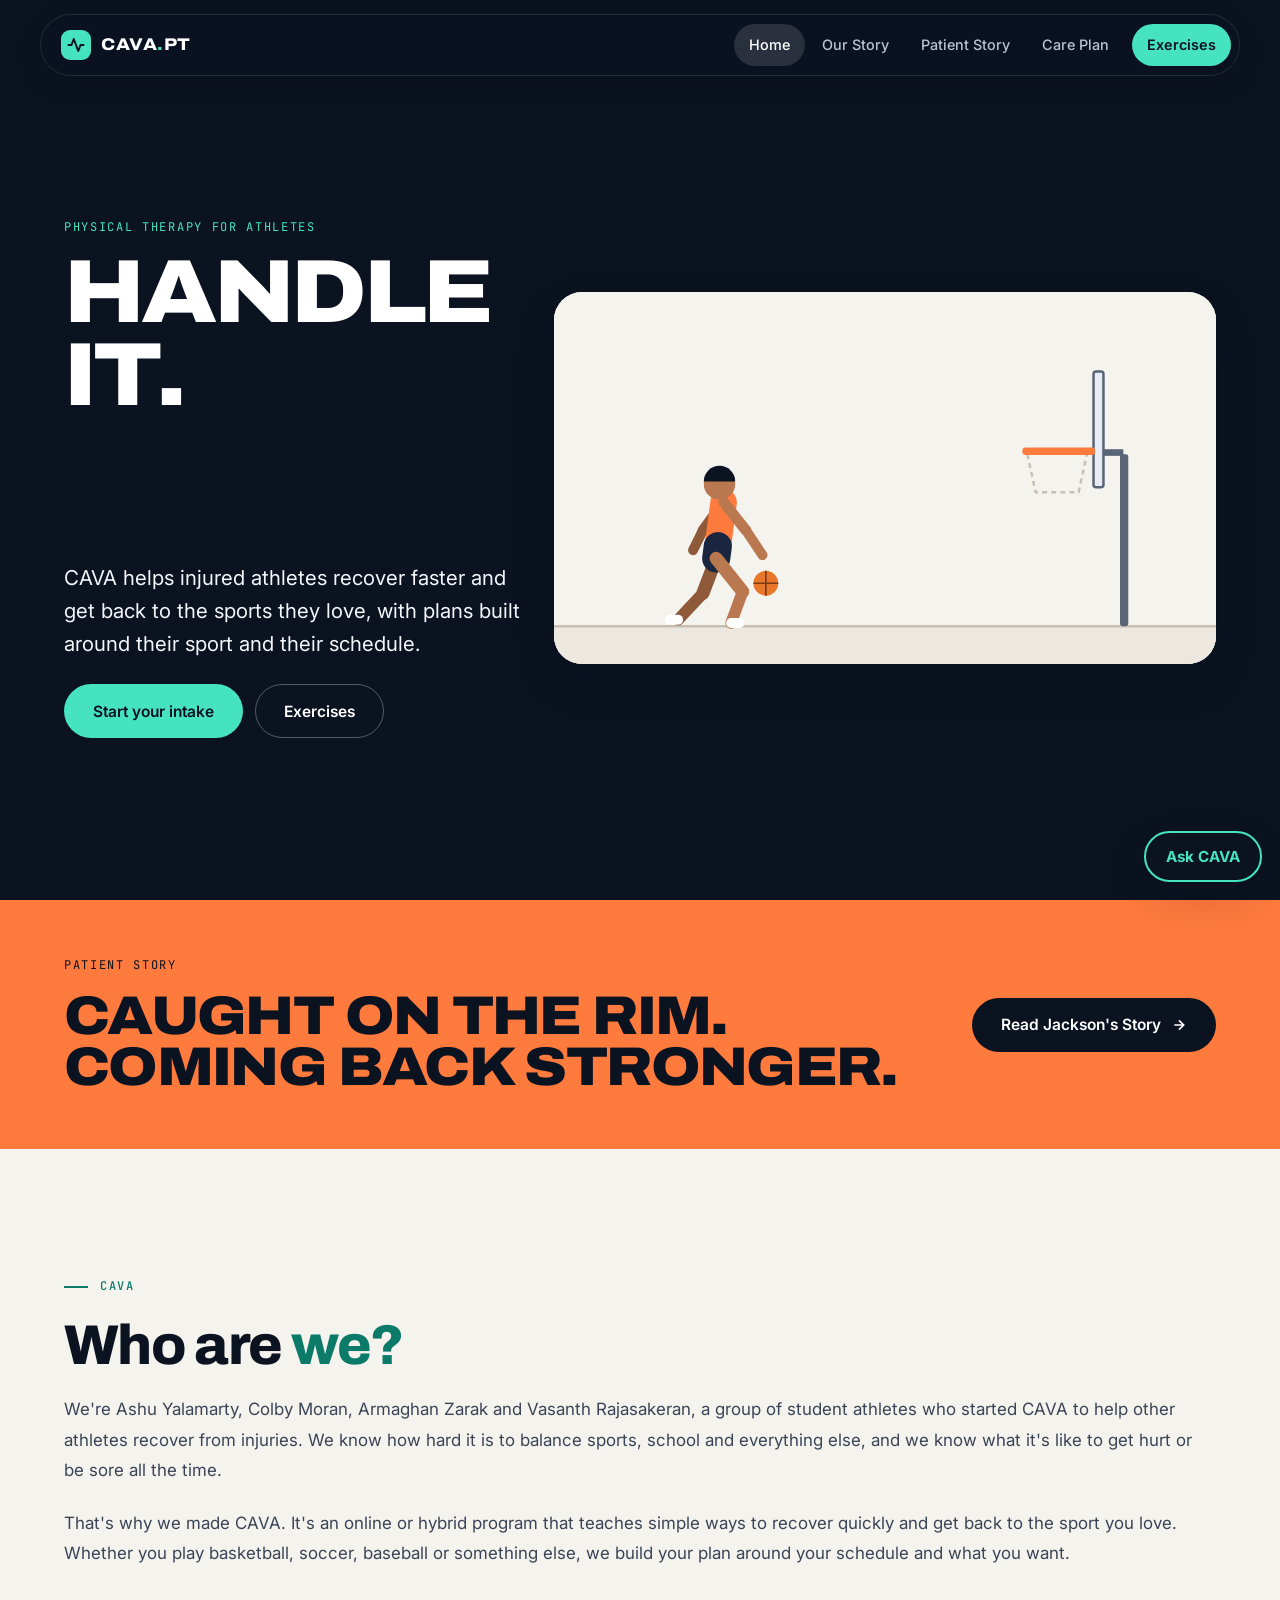
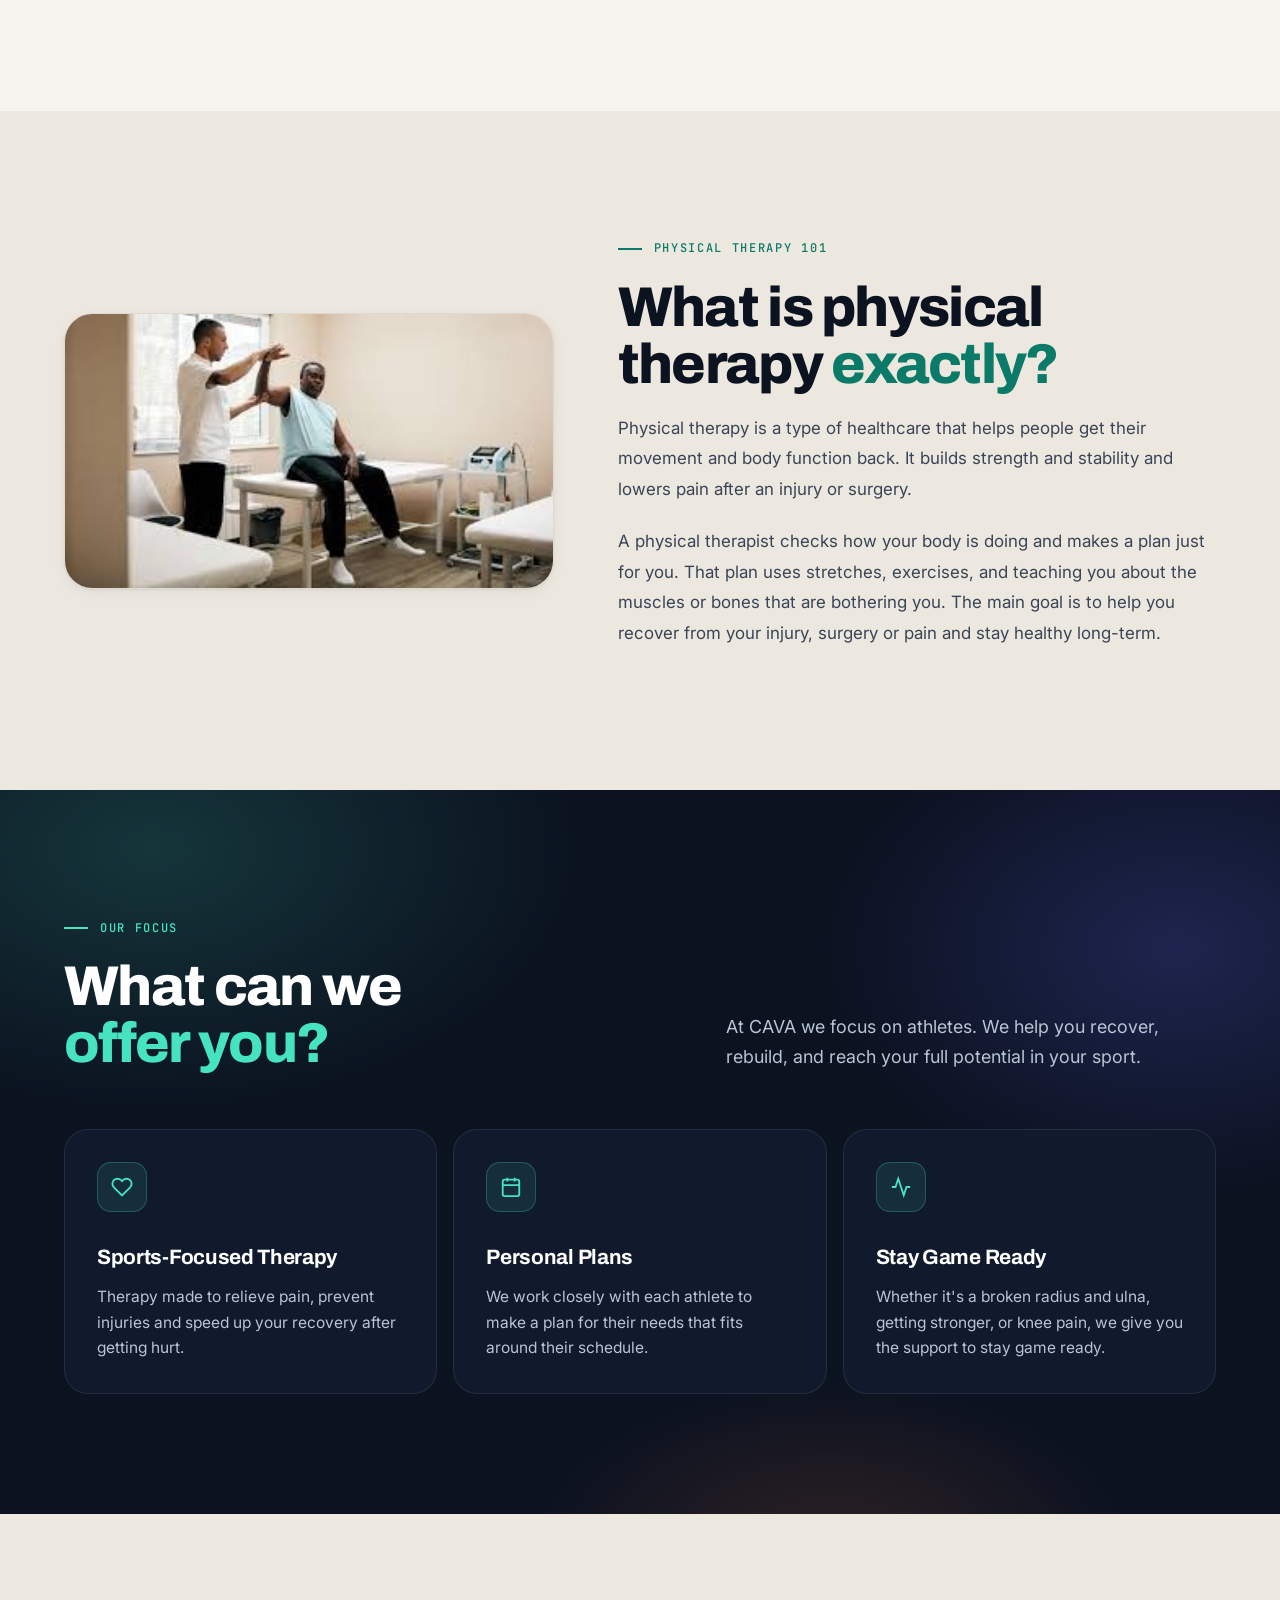
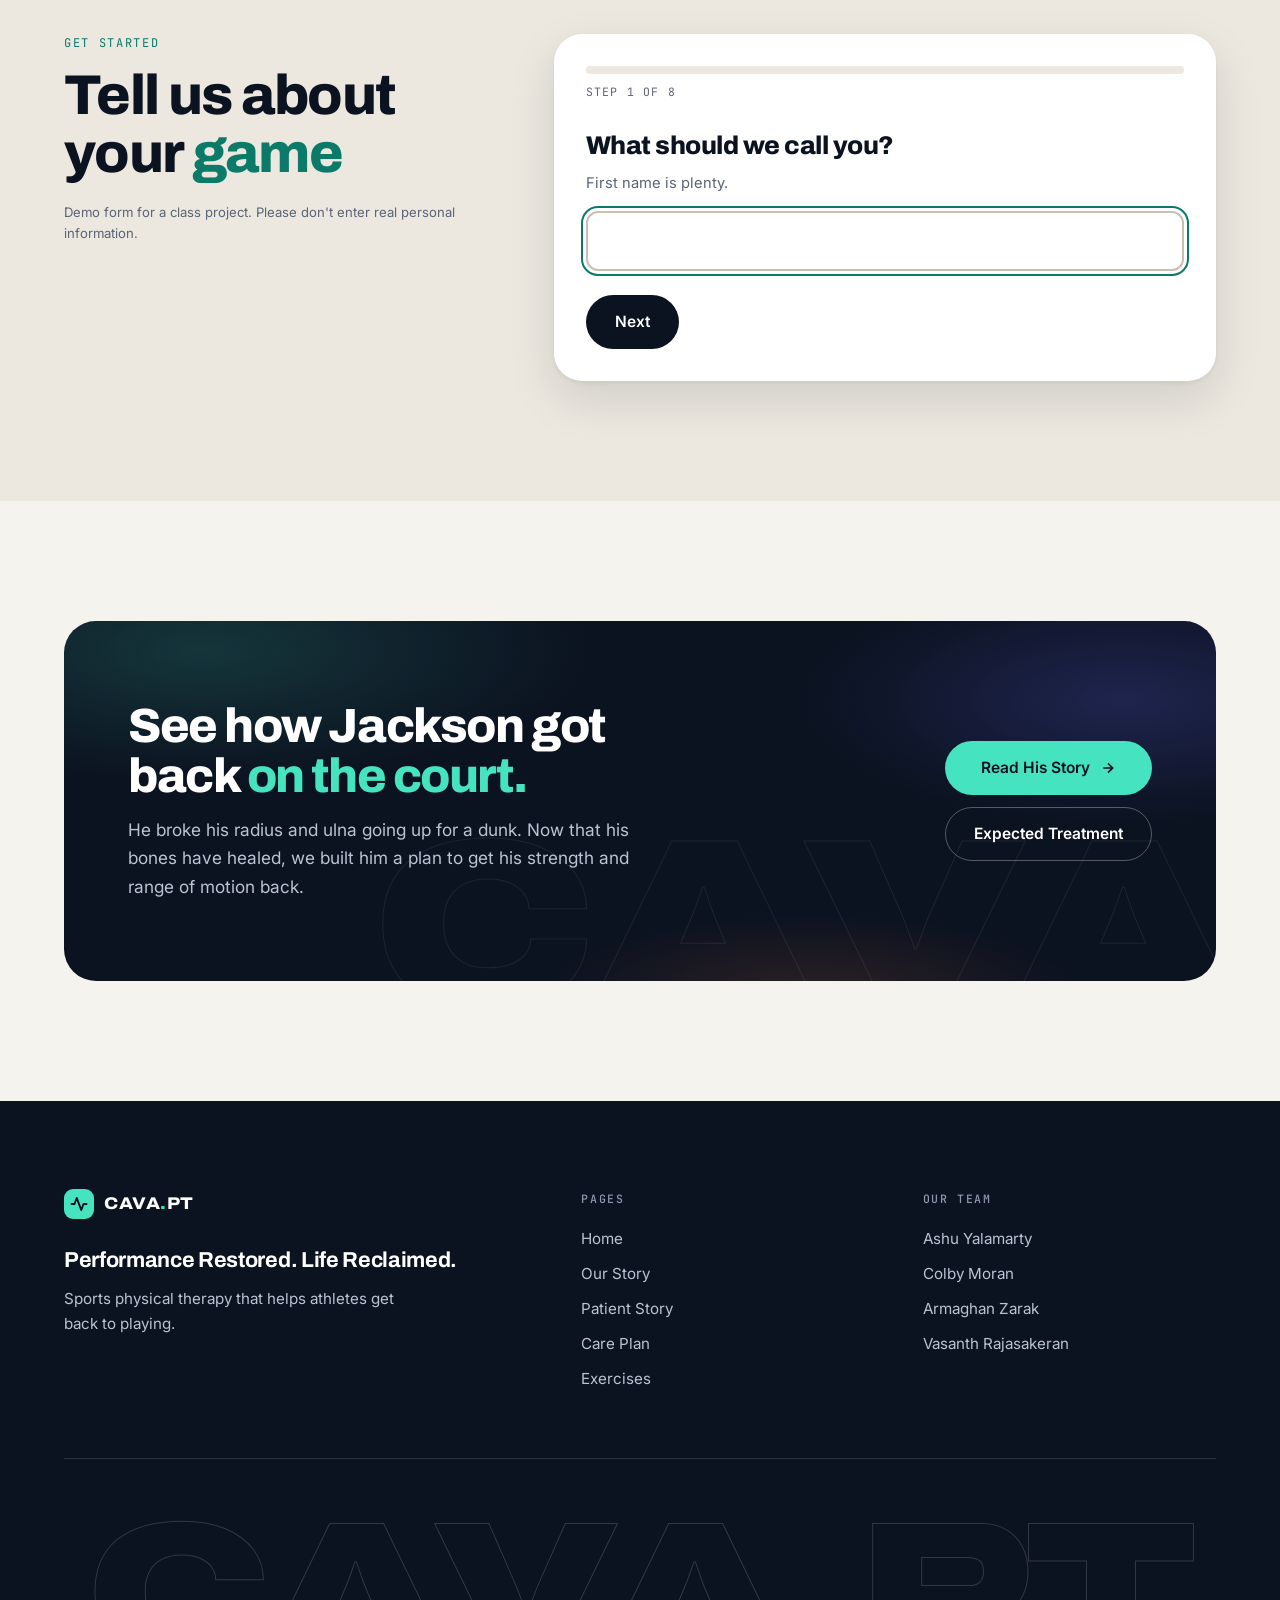
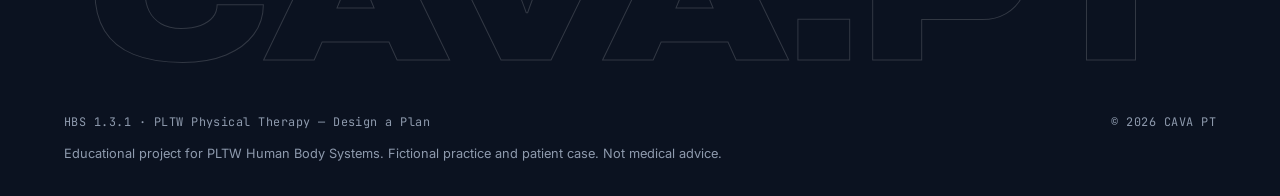
==== commit be9f9493: "Home: action-shot hero, Jackson band, Ask CAVA demo, intake form; add Our Story page Co-Authored-By:" ====
--- a/index.html
+++ b/index.html
@@ -3,6 +3,7 @@
 <head>
   <meta charset="UTF-8">
   <meta name="viewport" content="width=device-width, initial-scale=1.0">
+  <meta name="robots" content="noindex, nofollow">
   <title>CAVA Physical Therapy</title>
   <meta name="description" content="CAVA is a sports physical therapy program that helps athletes recover from injuries and get back to playing.">
   <script>document.documentElement.classList.add('js')</script>
@@ -10,6 +11,7 @@
   <link rel="preconnect" href="https://fonts.gstatic.com" crossorigin>
   <link rel="stylesheet" href="https://fonts.googleapis.com/css2?family=Archivo:wdth,wght@62..125,400..900&family=Inter:wght@400;500;600;700&family=JetBrains+Mono:wght@400;500;600&display=swap">
   <link rel="stylesheet" href="styles.css">
+  <link rel="stylesheet" href="cava.css">
 </head>
 <body>
 
@@ -25,41 +27,46 @@
     <button class="nav__toggle" aria-expanded="false" aria-controls="nav-links" aria-label="Toggle menu"><span></span><span></span></button>
     <ul class="nav__links" id="nav-links">
       <li><a href="index.html" aria-current="page">Home</a></li>
-      <li><a href="success-story.html">Jackson's Story</a></li>
-      <li><a href="care-plan.html">Expected Treatment</a></li>
-      <li><a href="exercises.html" class="nav__cta">Recovery Exercises</a></li>
+      <li><a href="our-story.html">Our Story</a></li>
+      <li><a href="success-story.html">Patient Story</a></li>
+      <li><a href="care-plan.html">Care Plan</a></li>
+      <li><a href="exercises.html" class="nav__cta">Exercises</a></li>
     </ul>
   </div>
 </header>
 
 <main id="main">
 
-  <section class="hero">
-    <div class="glow"></div><div class="gridlines"></div>
+
+  <section class="scene scene--ink hero-seq" style="padding:0">
+    <div class="scene__stage" style="padding:120px 0 64px">
+      <div class="wrap ed">
+        <div class="ed__text">
+          <span class="kicker">Physical therapy for athletes</span>
+          <h1 class="big hero-heads">
+            <span data-step>Handle it.</span>
+            <span data-step>Rise <span class="hl">up.</span></span>
+            <span data-step>Finish <span class="hl">strong.</span></span>
+            <span data-step>Land. Then <span class="hl">rebuild.</span></span>
+          </h1>
+          <p class="team-text" style="margin-top:24px">CAVA helps injured athletes recover faster and get back to the sports they love, with plans built around their sport and their schedule.</p>
+          <div class="hero__actions" style="margin-top:24px">
+            <a href="#intake-sec" class="btn btn--mint">Start your intake</a>
+            <a href="exercises.html" class="btn btn--ghost">Exercises</a>
+          </div>
+        </div>
+        <div class="ed__art art" id="hero-scene" data-label="Clipart sequence: a player dribbles, jumps, dunks and lands."></div>
+      </div>
+    </div>
+  </section>
+
+  <section class="jband">
     <div class="wrap">
-      <div class="hero__layout">
-        <div>
-          <span class="chip"><span class="chip__pulse"></span>Physical Therapy for Athletes</span>
-          <h1>Performance <span class="hl">Restored.</span><span class="sub">Life reclaimed.</span></h1>
-          <p class="hero__text">CAVA helps injured athletes recover faster and get back to the sports they love, with plans built around their sport and their schedule.</p>
-          <div class="hero__actions">
-            <a href="success-story.html" class="btn btn--mint">Read Jackson's Story
-              <svg width="16" height="16" fill="none" stroke="currentColor" stroke-width="2.5" viewBox="0 0 24 24"><path d="M5 12h14M12 5l7 7-7 7"/></svg>
-            </a>
-            <a href="exercises.html" class="btn btn--ghost">Recovery Exercises</a>
-          </div>
-        </div>
-        <figure class="hero__photo">
-          <img src="images/home-3.jpg" alt="A physical therapist helping a patient do arm exercises with dumbbells">
-        </figure>
-      </div>
-
-      <div class="stats">
-        <div class="stat"><div class="stat__n"><span data-count="4">4</span></div><div class="stat__l">Team members</div></div>
-        <div class="stat"><div class="stat__n"><span data-count="4">4</span><em>×</em></div><div class="stat__l">Sessions a week</div></div>
-        <div class="stat"><div class="stat__n"><span data-count="6">6</span></div><div class="stat__l">Month plan</div></div>
-        <div class="stat"><div class="stat__n"><span data-count="3">3</span></div><div class="stat__l">Core exercises</div></div>
-      </div>
+      <div>
+        <span class="kicker" style="color:var(--ink)">Patient story</span>
+        <h2>Caught on the rim. Coming back stronger.</h2>
+      </div>
+      <a href="success-story.html" class="btn btn--ink">Read Jackson's Story <svg width="16" height="16" fill="none" stroke="currentColor" stroke-width="2.5" viewBox="0 0 24 24"><path d="M5 12h14M12 5l7 7-7 7"/></svg></a>
     </div>
   </section>
 
@@ -125,6 +132,73 @@
     </div>
   </section>
 
+  <section class="section section--paper2" id="intake-sec">
+    <div class="wrap ed">
+      <div class="ed__text" style="align-self:start">
+        <span class="kicker">Get started</span>
+        <h2 class="title">Tell us about your <span class="hl">game</span></h2>
+        <p class="demo-note">Demo form for a class project. Please don't enter real personal information.</p>
+      </div>
+      <div class="ed__art">
+        <form class="intake" id="intake" novalidate>
+          <div class="intake__bar" aria-hidden="true"><span></span></div>
+          <p class="intake__count" aria-live="polite">7 quick questions</p>
+
+          <fieldset class="step"><legend>What should we call you?</legend><p class="micro">First name is plenty.</p>
+            <input type="text" name="name" aria-label="Name" autocomplete="off">
+            <div class="step__nav"><button class="btn btn--ink" data-next>Next</button></div></fieldset>
+
+          <fieldset class="step"><legend>What do you play?</legend><p class="micro">Pick one.</p>
+            <div class="chips"><input type="radio" name="sport" id="s1" value="Basketball"><label for="s1">Basketball</label><input type="radio" name="sport" id="s2" value="Soccer"><label for="s2">Soccer</label><input type="radio" name="sport" id="s3" value="Football"><label for="s3">Football</label><input type="radio" name="sport" id="s4" value="Baseball"><label for="s4">Baseball</label><input type="radio" name="sport" id="s5" value="Rugby"><label for="s5">Rugby</label><input type="radio" name="sport" id="s6" value="Other"><label for="s6">Other</label></div>
+            <div class="step__nav"><button class="btn btn--outline" data-back>Back</button><button class="btn btn--ink" data-next>Next</button></div></fieldset>
+
+          <fieldset class="step"><legend>What level?</legend><p class="micro">No wrong answers. Weekend warriors welcome.</p>
+            <div class="chips"><input type="radio" name="level" id="l1" value="Recreational"><label for="l1">Recreational</label><input type="radio" name="level" id="l2" value="High school"><label for="l2">High school</label><input type="radio" name="level" id="l3" value="College"><label for="l3">College</label><input type="radio" name="level" id="l4" value="Pro"><label for="l4">Pro</label></div>
+            <div class="step__nav"><button class="btn btn--outline" data-back>Back</button><button class="btn btn--ink" data-next>Next</button></div></fieldset>
+
+          <fieldset class="step"><legend>Where does it bother you?</legend><p class="micro">Tap all that apply.</p>
+            <div class="body-map">
+              <svg viewBox="0 0 100 220" aria-hidden="true"><circle cx="50" cy="20" r="14" fill="#C98A5E"/><rect x="32" y="38" width="36" height="70" rx="14" fill="#FF7A3D"/><rect x="16" y="42" width="12" height="70" rx="6" fill="#C98A5E"/><rect x="72" y="42" width="12" height="70" rx="6" fill="#C98A5E"/><rect x="34" y="104" width="14" height="96" rx="7" fill="#1A2540"/><rect x="52" y="104" width="14" height="96" rx="7" fill="#1A2540"/></svg>
+              <div class="chips"><input type="checkbox" name="area" id="a1" value="Shoulder"><label for="a1">Shoulder</label><input type="checkbox" name="area" id="a2" value="Elbow"><label for="a2">Elbow</label><input type="checkbox" name="area" id="a3" value="Wrist / hand"><label for="a3">Wrist / hand</label><input type="checkbox" name="area" id="a4" value="Back"><label for="a4">Back</label><input type="checkbox" name="area" id="a5" value="Hip"><label for="a5">Hip</label><input type="checkbox" name="area" id="a6" value="Knee"><label for="a6">Knee</label><input type="checkbox" name="area" id="a7" value="Ankle / foot"><label for="a7">Ankle / foot</label></div>
+            </div>
+            <div class="step__nav"><button class="btn btn--outline" data-back>Back</button><button class="btn btn--ink" data-next>Next</button></div></fieldset>
+
+          <fieldset class="step"><legend>How much does it hurt today?</legend><p class="micro">0 is nothing, 10 is the worst you can imagine.</p>
+            <div class="pain-row"><input class="pain" type="range" name="pain" min="0" max="10" value="3" aria-label="Pain from 0 to 10"><output class="pain-out">3</output></div>
+            <div class="step__nav"><button class="btn btn--outline" data-back>Back</button><button class="btn btn--ink" data-next>Next</button></div></fieldset>
+
+          <fieldset class="step"><legend>What are you working toward?</legend><p class="micro">Pick as many as you like.</p>
+            <div class="chips"><input type="checkbox" name="goals" id="g1" value="Return to play"><label for="g1">Return to play</label><input type="checkbox" name="goals" id="g2" value="Less pain"><label for="g2">Less pain</label><input type="checkbox" name="goals" id="g3" value="More range of motion"><label for="g3">More range of motion</label><input type="checkbox" name="goals" id="g4" value="Get stronger"><label for="g4">Get stronger</label><input type="checkbox" name="goals" id="g5" value="Prevent injury"><label for="g5">Prevent injury</label></div>
+            <div class="step__nav"><button class="btn btn--outline" data-back>Back</button><button class="btn btn--ink" data-next>Next</button></div></fieldset>
+
+          <fieldset class="step"><legend>Which days work?</legend><p class="micro">Most plans are 3-4 sessions a week.</p>
+            <div class="chips"><input type="checkbox" name="days" id="d1" value="Mon"><label for="d1">Mon</label><input type="checkbox" name="days" id="d2" value="Tue"><label for="d2">Tue</label><input type="checkbox" name="days" id="d3" value="Wed"><label for="d3">Wed</label><input type="checkbox" name="days" id="d4" value="Thu"><label for="d4">Thu</label><input type="checkbox" name="days" id="d5" value="Fri"><label for="d5">Fri</label><input type="checkbox" name="days" id="d6" value="Sat"><label for="d6">Sat</label><input type="checkbox" name="days" id="d7" value="Sun"><label for="d7">Sun</label></div>
+            <div class="step__nav"><button class="btn btn--outline" data-back>Back</button><button class="btn btn--ink" data-next>Next</button></div></fieldset>
+
+          <fieldset class="step" data-summary><legend>Look right?</legend><p class="micro">Nothing leaves your browser.</p>
+            <ul class="kv intake__summary"></ul>
+            <div class="step__nav"><button class="btn btn--outline" data-back>Back</button><button class="btn btn--mint" type="submit">Send it</button></div></fieldset>
+        </form>
+        <div class="intake done" id="intake-done" hidden aria-live="polite">
+          <svg viewBox="0 0 100 100" aria-hidden="true"><circle cx="50" cy="50" r="44" fill="none" stroke="#45E3BF" stroke-width="8"/><path d="M30 52l14 14 26-30" fill="none" stroke="#0B1220" stroke-width="8" stroke-linecap="round"/></svg>
+          <h3 class="title">You're in.</h3>
+          <p>Thanks! In a real clinic, a PT would reach out to set up your first visit.</p>
+        </div>
+      </div>
+    </div>
+  </section>
+
+  <div class="chat" id="ask-cava">
+    <div class="chat__panel" hidden role="dialog" aria-label="Ask CAVA">
+      <div class="chat__head"><div><b>Ask CAVA</b><small>Demo assistant</small></div><button class="chat__close" aria-label="Close chat">&times;</button></div>
+      <div class="chat__log" aria-live="polite"><div class="chat__msg chat__msg--bot">Hi! Ask me about PT, Jackson's story, or how to get started.</div></div>
+      <div class="chat__chips"><button type="button">What is physical therapy?</button><button type="button">How many sessions a week?</button><button type="button">What happened to Jackson?</button><button type="button">What is ORIF?</button><button type="button">How do I sign up?</button></div>
+      <form class="chat__form"><input type="text" aria-label="Your question" placeholder="Type a question"><button type="submit">Ask</button></form>
+      <p class="chat__note">Demo assistant for a class project. Not medical advice.</p>
+    </div>
+    <button class="chat__fab" aria-expanded="false">Ask CAVA</button>
+  </div>
+
   <section class="section">
     <div class="wrap">
       <div class="cta reveal">
@@ -155,7 +229,7 @@
       </div>
       <div>
         <h4>Pages</h4>
-        <ul><li><a href="index.html">Home</a></li><li><a href="success-story.html">Jackson's Story</a></li><li><a href="care-plan.html">Expected Treatment</a></li><li><a href="exercises.html">Recovery Exercises</a></li></ul>
+        <ul><li><a href="index.html">Home</a></li><li><a href="our-story.html">Our Story</a></li><li><a href="success-story.html">Patient Story</a></li><li><a href="care-plan.html">Care Plan</a></li><li><a href="exercises.html">Exercises</a></li></ul>
       </div>
       <div>
         <h4>Our Team</h4>
@@ -164,9 +238,13 @@
     </div>
     <div class="footer__word" aria-hidden="true">CAVA.PT</div>
     <div class="footer__bottom"><span>HBS 1.3.1 · PLTW Physical Therapy — Design a Plan</span><span>&copy; 2026 CAVA PT</span></div>
+    <p class="disclaimer">Educational project for PLTW Human Body Systems. Fictional practice and patient case. Not medical advice.</p>
   </div>
 </footer>
 
+<script src="https://cdnjs.cloudflare.com/ajax/libs/gsap/3.12.5/gsap.min.js"></script>
+<script src="https://cdnjs.cloudflare.com/ajax/libs/gsap/3.12.5/ScrollTrigger.min.js"></script>
 <script src="main.js"></script>
+<script src="cava.js"></script>
 </body>
 </html>
--- a/cava.css
+++ b/cava.css
@@ -0,0 +1,247 @@
+/* CAVA PT — editorial layouts, scenes, tooltips, chat, intake. Uses tokens from styles.css. */
+
+/* ---------- Term popover ---------- */
+.term { font-style: italic; text-decoration: underline dotted 1.5px; text-underline-offset: 3px; text-decoration-color: var(--teal); cursor: help; border-radius: 4px; }
+.section--ink .term, .scene--ink .term { text-decoration-color: var(--mint); }
+.term-pop {
+  position: absolute; z-index: 400; max-width: min(300px, calc(100vw - 24px));
+  background: var(--ink); color: var(--on-ink); font-size: .88rem; line-height: 1.5;
+  padding: 12px 14px; border-radius: 12px; box-shadow: var(--sh-2); border: 1px solid var(--ink-line);
+}
+.term-pop b { display: block; font-family: var(--font-mono); font-size: .7rem; letter-spacing: .1em; text-transform: uppercase; color: var(--mint); margin-bottom: 4px; font-weight: 500; }
+.term-pop::after { content: ''; position: absolute; left: var(--ax, 50%); bottom: -6px; width: 12px; height: 12px; background: var(--ink); transform: translateX(-50%) rotate(45deg); border-right: 1px solid var(--ink-line); border-bottom: 1px solid var(--ink-line); }
+.term-pop.below::after { bottom: auto; top: -6px; transform: translateX(-50%) rotate(225deg); }
+
+/* ---------- Editorial grid ---------- */
+.ed { display: grid; grid-template-columns: repeat(12, 1fr); gap: 32px 24px; align-items: center; }
+.ed__text { grid-column: 1 / span 5; }
+.ed__art { grid-column: 6 / -1; }
+.ed--flip .ed__text { grid-column: 8 / -1; grid-row: 1; }
+.ed--flip .ed__art { grid-column: 1 / span 7; grid-row: 1; }
+.ed__narrow { grid-column: 2 / span 7; }
+.ed__wide { grid-column: 1 / -1; }
+@media (max-width: 900px) { .ed > * { grid-column: 1 / -1 !important; grid-row: auto !important; } }
+
+.kicker { font-family: var(--font-mono); font-size: .75rem; letter-spacing: .14em; text-transform: uppercase; color: var(--teal); display: block; margin-bottom: 14px; }
+.section--ink .kicker, .scene--ink .kicker { color: var(--mint); }
+.big { font-family: var(--font-display); font-weight: 850; font-stretch: 112%; font-size: clamp(2.6rem, 7vw, 5.6rem); line-height: .92; letter-spacing: -.04em; text-transform: uppercase; }
+.big .hl { color: var(--flame); }
+.section--ink .big, .scene--ink .big { color: #fff; }
+.team-text { font-size: clamp(1.08rem, 1.6vw, 1.3rem); line-height: 1.6; color: var(--text); max-width: 34em; }
+.section--ink .team-text, .scene--ink .team-text { color: var(--on-ink); }
+
+/* ---------- Scenes ---------- */
+.scene { position: relative; padding: 96px 0; }
+.scene--ink { background: var(--ink); color: var(--on-ink); }
+.scene__stage { min-height: 100vh; display: flex; align-items: center; }
+.scene__stage > .wrap { width: 100%; }
+.art { border-radius: var(--r-lg); overflow: hidden; background: var(--card); box-shadow: var(--sh-2); }
+.art svg { display: block; width: 100%; height: auto; }
+.steps { display: flex; flex-wrap: wrap; gap: 8px; margin-top: 18px; }
+.steps li { font-family: var(--font-mono); font-size: .72rem; letter-spacing: .08em; text-transform: uppercase; padding: 7px 12px; border-radius: 999px; border: 1px solid var(--line-2); color: var(--text-3); transition: .25s; }
+.steps li.on { background: var(--ink); color: var(--mint); border-color: var(--ink); }
+.scene--ink .steps li { border-color: var(--ink-line); color: var(--on-ink-3); }
+.scene--ink .steps li.on { background: var(--mint); color: var(--ink); }
+.no-motion .steps li { opacity: 1; }
+@media (max-width: 767px) { .scene__stage { min-height: 0; } .scene { padding: 64px 0; } }
+
+.xrays { display: grid; grid-template-columns: 1fr 1fr; gap: 14px; }
+.xrays figure { margin: 0; }
+.xrays svg { display: block; width: 100%; height: auto; border-radius: 16px; }
+.xrays figcaption { font-family: var(--font-mono); font-size: .72rem; letter-spacing: .1em; text-transform: uppercase; color: var(--on-ink-3); margin-top: 8px; }
+
+/* Hand diagram */
+.hand { max-width: 360px; margin: 0 auto; }
+.hand svg { width: 100%; height: auto; display: block; }
+.hand-swell { transform-box: fill-box; transform-origin: 50% 60%; transform: scale(1); transition: transform 1.2s var(--ease), opacity 1.2s; opacity: 0; }
+.hand.swollen .hand-swell { transform: scale(1.09); opacity: .45; }
+.badges { display: flex; flex-wrap: wrap; gap: 10px; margin-top: 20px; }
+.badge { display: inline-flex; align-items: center; gap: 8px; padding: 9px 14px; border-radius: 999px; background: var(--green-soft); color: var(--green-ink); font-weight: 600; font-size: .9rem; }
+.badge::before { content: ''; width: 18px; height: 18px; border-radius: 50%; background: var(--green) url("data:image/svg+xml,%3Csvg xmlns='http://www.w3.org/2000/svg' viewBox='0 0 24 24' fill='none' stroke='white' stroke-width='3.5' stroke-linecap='round'%3E%3Cpath d='M5 12l5 5 9-10'/%3E%3C/svg%3E") center/12px no-repeat; }
+.toggle { margin-top: 16px; }
+
+/* Before / after slider */
+.ba { position: relative; --pos: 50%; border-radius: var(--r-lg); overflow: hidden; background: #060F24; }
+.ba__layer { display: grid; grid-template-columns: 1fr 1fr; gap: 6px; padding: 6px; }
+.ba__layer svg { width: 100%; height: auto; display: block; border-radius: 12px; }
+.ba__layer--after { position: absolute; inset: 0; clip-path: inset(0 0 0 var(--pos)); }
+.ba__line { position: absolute; top: 0; bottom: 0; left: var(--pos); width: 3px; background: var(--mint); transform: translateX(-50%); pointer-events: none; }
+.ba__line::after { content: '◀ ▶'; position: absolute; top: 50%; left: 50%; transform: translate(-50%, -50%); background: var(--mint); color: var(--ink); font-size: .7rem; padding: 8px 10px; border-radius: 999px; white-space: nowrap; }
+.ba input { position: absolute; inset: 0; width: 100%; height: 100%; opacity: 0; cursor: ew-resize; margin: 0; }
+.ba input:focus-visible ~ .ba__line { box-shadow: 0 0 0 4px rgba(69, 227, 191, .5); }
+.ba__tags { display: flex; justify-content: space-between; font-family: var(--font-mono); font-size: .72rem; letter-spacing: .1em; text-transform: uppercase; color: var(--text-3); margin-top: 10px; }
+
+/* Goals clipboard */
+.goals { background: var(--ink-2); padding: 64px 0; }
+.goals__stage { min-height: 100vh; display: flex; align-items: center; }
+.clip { position: relative; max-width: 760px; margin: 0 auto; background: var(--paper); border-radius: 26px; padding: 72px 44px 44px; box-shadow: 0 0 0 14px #2B3A5C, var(--sh-2); }
+.clip::before { content: ''; position: absolute; top: -26px; left: 50%; transform: translateX(-50%); width: 170px; height: 52px; border-radius: 14px; background: linear-gradient(#C7CFDC, #8E9AAD); box-shadow: inset 0 -6px 0 rgba(0,0,0,.15); }
+.clip h2 { font-family: var(--font-display); font-weight: 850; font-stretch: 115%; text-transform: uppercase; font-size: clamp(1.8rem, 4vw, 2.8rem); letter-spacing: -.03em; line-height: 1; margin-bottom: 26px; border-bottom: 4px solid var(--ink); padding-bottom: 14px; display: flex; justify-content: space-between; align-items: end; gap: 12px; }
+.clip h2 small { font-family: var(--font-mono); font-size: .7rem; letter-spacing: .1em; color: var(--flame); font-weight: 500; }
+.goal { display: grid; grid-template-columns: 40px 1fr; gap: 14px; padding: 16px 0; border-bottom: 1px dashed var(--line-2); }
+.goal__check { width: 34px; height: 34px; border-radius: 10px; border: 3px solid var(--ink); display: grid; place-items: center; background: var(--mint); }
+.goal__check svg { width: 18px; }
+.goal p { font-size: 1.04rem; }
+@media (max-width: 767px) { .goals__stage { min-height: 0; } .clip { padding: 60px 22px 26px; } }
+
+/* Plan card */
+.plan-card { background: var(--card); border-radius: var(--r-lg); box-shadow: var(--sh-2); overflow: hidden; }
+.plan-card__top { background: var(--ink); color: var(--on-ink); padding: 24px 28px; display: flex; flex-wrap: wrap; gap: 10px 22px; align-items: center; }
+.tag { display: inline-flex; padding: 6px 12px; border-radius: 999px; background: var(--flame); color: var(--ink); font-family: var(--font-mono); font-size: .72rem; letter-spacing: .1em; text-transform: uppercase; font-weight: 600; }
+.tag--mint { background: var(--mint); }
+.plan-card__top dl { display: flex; flex-wrap: wrap; gap: 6px 22px; font-size: .9rem; }
+.plan-card__top dt { color: var(--on-ink-3); font-family: var(--font-mono); font-size: .68rem; letter-spacing: .1em; text-transform: uppercase; }
+.plan-card__top dd { color: #fff; font-weight: 600; }
+.phases { display: grid; grid-template-columns: repeat(3, 1fr); }
+.phase { padding: 24px 28px; border-right: 1px solid var(--line); }
+.phase:last-child { border-right: 0; }
+.phase b { display: block; font-family: var(--font-display); font-size: 1.2rem; margin-bottom: 6px; }
+.phase span { font-family: var(--font-mono); font-size: .7rem; letter-spacing: .1em; text-transform: uppercase; color: var(--c-ink, var(--teal)); }
+.plan-card__foot { padding: 20px 28px; border-top: 1px solid var(--line); }
+@media (max-width: 760px) { .phases { grid-template-columns: 1fr; } .phase { border-right: 0; border-bottom: 1px solid var(--line); } }
+
+/* Network + interventions */
+.net { display: grid; grid-template-columns: repeat(12, 1fr); gap: 18px; }
+.net .card { grid-column: span 6; display: flex; gap: 16px; align-items: flex-start; }
+.net .card:nth-child(1) { grid-column: 1 / span 7; }
+.net .card:nth-child(2) { grid-column: 8 / -1; }
+.net .card:nth-child(3) { grid-column: 1 / span 5; }
+.net .card:nth-child(4) { grid-column: 6 / -1; }
+@media (max-width: 760px) { .net .card { grid-column: 1 / -1 !important; } }
+.mono { flex: none; width: 52px; height: 52px; border-radius: 16px; display: grid; place-items: center; font-family: var(--font-display); font-weight: 800; font-size: 1.1rem; background: var(--ink); color: var(--mint); }
+.pull { font-family: var(--font-display); font-weight: 800; font-size: clamp(1.7rem, 4vw, 3rem); line-height: 1.08; letter-spacing: -.03em; color: #fff; border-left: 6px solid var(--flame); padding-left: 24px; margin: 0 0 48px; max-width: 22em; }
+.icard { display: grid; grid-template-columns: 80px 1fr; gap: 18px; align-items: start; padding: 26px; border-radius: var(--r); background: var(--ink-2); border: 1px solid var(--ink-line); color: var(--on-ink-2); }
+.icard svg { width: 80px; }
+
+/* Exercise extras */
+.rom-art { background: var(--paper); border-radius: 16px; padding: 8px; }
+.rom-art svg { display: block; width: 100%; height: auto; }
+.video { position: relative; aspect-ratio: 16 / 9; border-radius: 16px; overflow: hidden; background: var(--ink); }
+.video iframe { position: absolute; inset: 0; width: 100%; height: 100%; border: 0; }
+.ex__media { display: grid; grid-template-columns: 1.4fr 1fr; gap: 14px; margin-top: 18px; }
+@media (max-width: 760px) { .ex__media { grid-template-columns: 1fr; } }
+.restores { margin-top: 12px; font-weight: 600; color: var(--c-ink, var(--teal)); }
+
+.rom-flex, .rom-ext, .rom-hand { transform-box: view-box; transform-origin: 168px 141px; }
+.rom-flex { animation: romFlex 3.2s ease-in-out infinite; }
+.rom-ext { animation: romExt 3.2s ease-in-out infinite; }
+.rom-circle { transform-box: view-box; transform-origin: 168px 141px; animation: romCirc 4s linear infinite; }
+.rom-flip { transform-box: fill-box; transform-origin: center; animation: romFlip 3s ease-in-out infinite; }
+.rom-dev { transform-box: view-box; transform-origin: 165px 117px; animation: romDev 2.8s ease-in-out infinite; }
+.rom-wall { transform-box: view-box; transform-origin: 70px 214px; animation: romWall 3s ease-in-out infinite; }
+.rom-grip { transform-box: fill-box; transform-origin: center; animation: romGrip 1.8s ease-in-out infinite; }
+.rom-chop { transform-box: view-box; transform-origin: 130px 80px; animation: romChop 2.6s ease-in-out infinite; }
+.rom-bounce { animation: romBounce 1s ease-in infinite alternate; }
+.rom-shoot { transform-box: view-box; transform-origin: 123px 122px; animation: romShoot 2.4s ease-in-out infinite; }
+.rom-arc-ball { animation: romBall 2.4s ease-in infinite; }
+@keyframes romFlex { 0%,100% { transform: rotate(-30deg); } 50% { transform: rotate(30deg); } }
+@keyframes romExt { 0%,100% { transform: rotate(0); } 50% { transform: rotate(-40deg); } }
+@keyframes romCirc { from { transform: rotate(0); } to { transform: rotate(360deg); } }
+@keyframes romFlip { 0%,100% { transform: scaleY(1); } 50% { transform: scaleY(-1) translateY(0); filter: brightness(.8); } }
+@keyframes romDev { 0%,100% { transform: rotate(0); } 50% { transform: rotate(-20deg); } }
+@keyframes romWall { 0%,100% { transform: rotate(0); } 50% { transform: rotate(6deg); } }
+@keyframes romGrip { 0%,100% { transform: scale(1); } 50% { transform: scale(.75, .6); } }
+@keyframes romChop { 0%,100% { transform: rotate(0); } 50% { transform: rotate(110deg); } }
+@keyframes romBounce { from { transform: translateY(0); } to { transform: translateY(58px); } }
+@keyframes romShoot { 0%,40% { transform: rotate(0); } 60%,100% { transform: rotate(-35deg); } }
+@keyframes romBall { 0%,45% { transform: translate(0,0); opacity: 1; } 100% { transform: translate(110px, -10px); opacity: 0; } }
+@media (prefers-reduced-motion: reduce) { [class^="rom-"], [class*=" rom-"] { animation: none !important; } }
+
+/* Tables */
+.track { width: 100%; border-collapse: collapse; background: var(--card); border-radius: var(--r); overflow: hidden; font-size: .95rem; }
+.track th, .track td { text-align: left; padding: 14px 16px; border-bottom: 1px solid var(--line); vertical-align: top; }
+.track th { font-family: var(--font-mono); font-size: .7rem; letter-spacing: .1em; text-transform: uppercase; color: var(--text-3); background: var(--paper-2); }
+.track-wrap { overflow-x: auto; border-radius: var(--r); box-shadow: var(--sh-1); }
+.split { display: grid; grid-template-columns: 1fr 1fr; gap: 0; border-radius: var(--r-lg); overflow: hidden; box-shadow: var(--sh-1); }
+.split > div { padding: 32px; background: var(--card); }
+.split > div:last-child { background: var(--ink); color: var(--on-ink-2); }
+.split > div:last-child h3 { color: #fff; }
+@media (max-width: 760px) { .split { grid-template-columns: 1fr; } }
+.phase-h { font-family: var(--font-display); font-weight: 850; font-stretch: 115%; text-transform: uppercase; font-size: clamp(2rem, 5vw, 3.6rem); letter-spacing: -.03em; line-height: 1; margin: 0 0 8px; }
+.pcard { display: grid; grid-template-columns: 1.3fr 1fr; gap: 24px; background: var(--card); border-radius: var(--r-lg); box-shadow: var(--sh-1); padding: 28px; margin-top: 20px; border-top: 5px solid var(--c, var(--teal)); }
+.pcard h3 { font-family: var(--font-display); font-size: 1.4rem; margin-bottom: 8px; }
+.pcard .orig { font-size: 1.02rem; }
+.pcard .add { margin-top: 14px; font-size: .94rem; color: var(--text-2); }
+.pcard .add dt { font-family: var(--font-mono); font-size: .68rem; letter-spacing: .1em; text-transform: uppercase; color: var(--text-3); margin-top: 8px; }
+.pcard .muscles { font-size: .85rem; color: var(--c-ink, var(--teal-ink)); font-weight: 600; margin-bottom: 6px; }
+@media (max-width: 760px) { .pcard { grid-template-columns: 1fr; padding: 22px; } }
+
+/* ---------- Home ---------- */
+.hero-seq .scene__stage { background: var(--ink); }
+.hero-seq h1 { font-family: var(--font-display); color: #fff; }
+.hero-heads { position: relative; min-height: 3.2em; }
+.hero-heads [data-step] { position: absolute; inset: 0 auto auto 0; opacity: 0; transform: translateY(16px); transition: opacity .35s, transform .35s; }
+.hero-heads [data-step].on { opacity: 1; transform: none; }
+.no-js .hero-heads [data-step], html:not(.js) .hero-heads [data-step] { position: static; opacity: 1; transform: none; }
+.jband { background: var(--flame); color: var(--ink); padding: 56px 0; }
+.jband .wrap { display: grid; grid-template-columns: 1fr auto; gap: 24px; align-items: center; }
+.jband h2 { font-family: var(--font-display); font-weight: 850; font-stretch: 112%; font-size: clamp(1.8rem, 4.4vw, 3.4rem); text-transform: uppercase; letter-spacing: -.03em; line-height: .95; }
+@media (max-width: 760px) { .jband .wrap { grid-template-columns: 1fr; } }
+
+/* Chat */
+.chat { position: fixed; right: 18px; bottom: 18px; z-index: 250; }
+.chat__fab { background: var(--ink); color: var(--mint); border: 2px solid var(--mint); border-radius: 999px; padding: 14px 20px; font-weight: 700; font-family: var(--font-body); font-size: .95rem; cursor: pointer; box-shadow: var(--sh-2); }
+.chat__panel { position: absolute; right: 0; bottom: 64px; width: min(360px, calc(100vw - 36px)); background: var(--card); border-radius: 20px; box-shadow: var(--sh-2); overflow: hidden; display: flex; flex-direction: column; max-height: min(560px, 75vh); }
+.chat__head { background: var(--ink); color: #fff; padding: 14px 16px; display: flex; justify-content: space-between; align-items: center; }
+.chat__head small { display: block; color: var(--on-ink-3); font-size: .72rem; }
+.chat__close { background: none; border: 0; color: #fff; font-size: 1.4rem; cursor: pointer; }
+.chat__log { padding: 14px; overflow-y: auto; flex: 1; display: flex; flex-direction: column; gap: 8px; min-height: 160px; }
+.chat__msg { max-width: 85%; padding: 10px 13px; border-radius: 14px; font-size: .9rem; line-height: 1.45; }
+.chat__msg--bot { background: var(--paper-2); align-self: flex-start; }
+.chat__msg--user { background: var(--teal); color: #fff; align-self: flex-end; }
+.chat__typing span { display: inline-block; width: 6px; height: 6px; margin: 0 2px; border-radius: 50%; background: var(--text-3); animation: dot 1s infinite; }
+.chat__typing span:nth-child(2) { animation-delay: .15s; } .chat__typing span:nth-child(3) { animation-delay: .3s; }
+@keyframes dot { 50% { transform: translateY(-4px); opacity: .4; } }
+.chat__chips { display: flex; flex-wrap: wrap; gap: 6px; padding: 0 14px 10px; }
+.chat__chips button, .chips label { border: 1px solid var(--line-2); background: var(--card); border-radius: 999px; padding: 6px 11px; font-size: .8rem; cursor: pointer; font-family: inherit; }
+.chat__form { display: flex; border-top: 1px solid var(--line); }
+.chat__form input { flex: 1; border: 0; padding: 14px; font: inherit; min-width: 0; }
+.chat__form button { border: 0; background: var(--mint); padding: 0 16px; font-weight: 700; cursor: pointer; }
+.chat__note { font-size: .7rem; color: var(--text-3); padding: 8px 14px; border-top: 1px solid var(--line); }
+
+/* Intake */
+.intake { background: var(--card); border-radius: var(--r-lg); box-shadow: var(--sh-2); padding: 32px; max-width: 720px; }
+.intake__bar { height: 8px; border-radius: 99px; background: var(--paper-2); overflow: hidden; margin-bottom: 8px; }
+.intake__bar span { display: block; height: 100%; width: 0; background: var(--flame); transition: width .4s var(--ease); }
+.intake__count { font-family: var(--font-mono); font-size: .72rem; letter-spacing: .1em; text-transform: uppercase; color: var(--text-3); }
+.step { border: 0; margin: 24px 0 0; }
+.step legend, .step > label:first-child { font-family: var(--font-display); font-weight: 800; font-size: 1.6rem; letter-spacing: -.02em; margin-bottom: 4px; display: block; }
+.step .micro { color: var(--text-3); font-size: .92rem; margin-bottom: 16px; }
+.step input[type="text"] { width: 100%; padding: 14px 16px; border: 2px solid var(--line-2); border-radius: 12px; font: inherit; font-size: 1.05rem; }
+.chips { display: flex; flex-wrap: wrap; gap: 8px; }
+.chips input { position: absolute; opacity: 0; width: 1px; height: 1px; }
+.chips label { font-size: .95rem; padding: 10px 16px; }
+.chips input:checked + label { background: var(--ink); color: var(--mint); border-color: var(--ink); }
+.chips input:focus-visible + label { outline: 2px solid var(--teal); outline-offset: 2px; }
+.step__nav { display: flex; gap: 10px; margin-top: 24px; }
+.stepped .step__nav { display: flex; }
+html:not(.js) .step__nav [data-next], html:not(.js) .step__nav [data-back] { display: none; }
+.body-map { display: grid; grid-template-columns: 160px 1fr; gap: 18px; align-items: center; }
+.body-map svg { width: 100%; height: auto; }
+@media (max-width: 520px) { .body-map { grid-template-columns: 1fr; } .body-map svg { max-width: 120px; } }
+.pain { width: 100%; accent-color: var(--flame); }
+.pain-row { display: flex; align-items: center; gap: 16px; }
+.pain-out { font-family: var(--font-display); font-weight: 850; font-size: 2.4rem; min-width: 2ch; }
+.demo-note { font-size: .82rem; color: var(--text-3); margin-top: 16px; }
+.done { text-align: center; padding: 48px 24px; }
+.done svg { width: 96px; margin: 0 auto 12px; display: block; }
+.done circle { stroke-dasharray: 300; stroke-dashoffset: 300; animation: draw 1s var(--ease) forwards; }
+.done path { stroke-dasharray: 60; stroke-dashoffset: 60; animation: draw .5s .8s var(--ease) forwards; }
+@keyframes draw { to { stroke-dashoffset: 0; } }
+
+/* ---------- Our Story ---------- */
+.cava-word { display: flex; flex-wrap: wrap; gap: 0 .2em; font-family: var(--font-display); font-weight: 400; font-size: clamp(3rem, 11vw, 9rem); line-height: .95; letter-spacing: -.04em; color: #fff; text-transform: uppercase; }
+.cava-word span { display: inline-flex; }
+.cava-word b { font-weight: 900; color: var(--mint); }
+.cava-word i { font-style: normal; display: inline-block; max-width: 8em; overflow: hidden; white-space: nowrap; transition: max-width 1.4s var(--ease), opacity 1s; }
+.js .cava-word:not(.open) i { max-width: 0; opacity: 0; }
+.cava-word.open { font-size: clamp(2.2rem, 7vw, 6rem); transition: font-size 1.2s var(--ease); }
+@media (prefers-reduced-motion: reduce) { .cava-word i { transition: none; } }
+.founders { display: grid; grid-template-columns: repeat(4, 1fr); gap: 16px; }
+@media (max-width: 900px) { .founders { grid-template-columns: repeat(2, 1fr); } }
+@media (max-width: 480px) { .founders { grid-template-columns: 1fr; } }
+
+.disclaimer { font-size: .8rem; color: var(--on-ink-3); margin-top: 10px; }
+.steps, .clip ol { list-style: none; }
+.xrays svg { max-height: 72vh; width: auto; max-width: 100%; margin: 0 auto; }
+.rom-art svg { max-height: 260px; margin: 0 auto; }
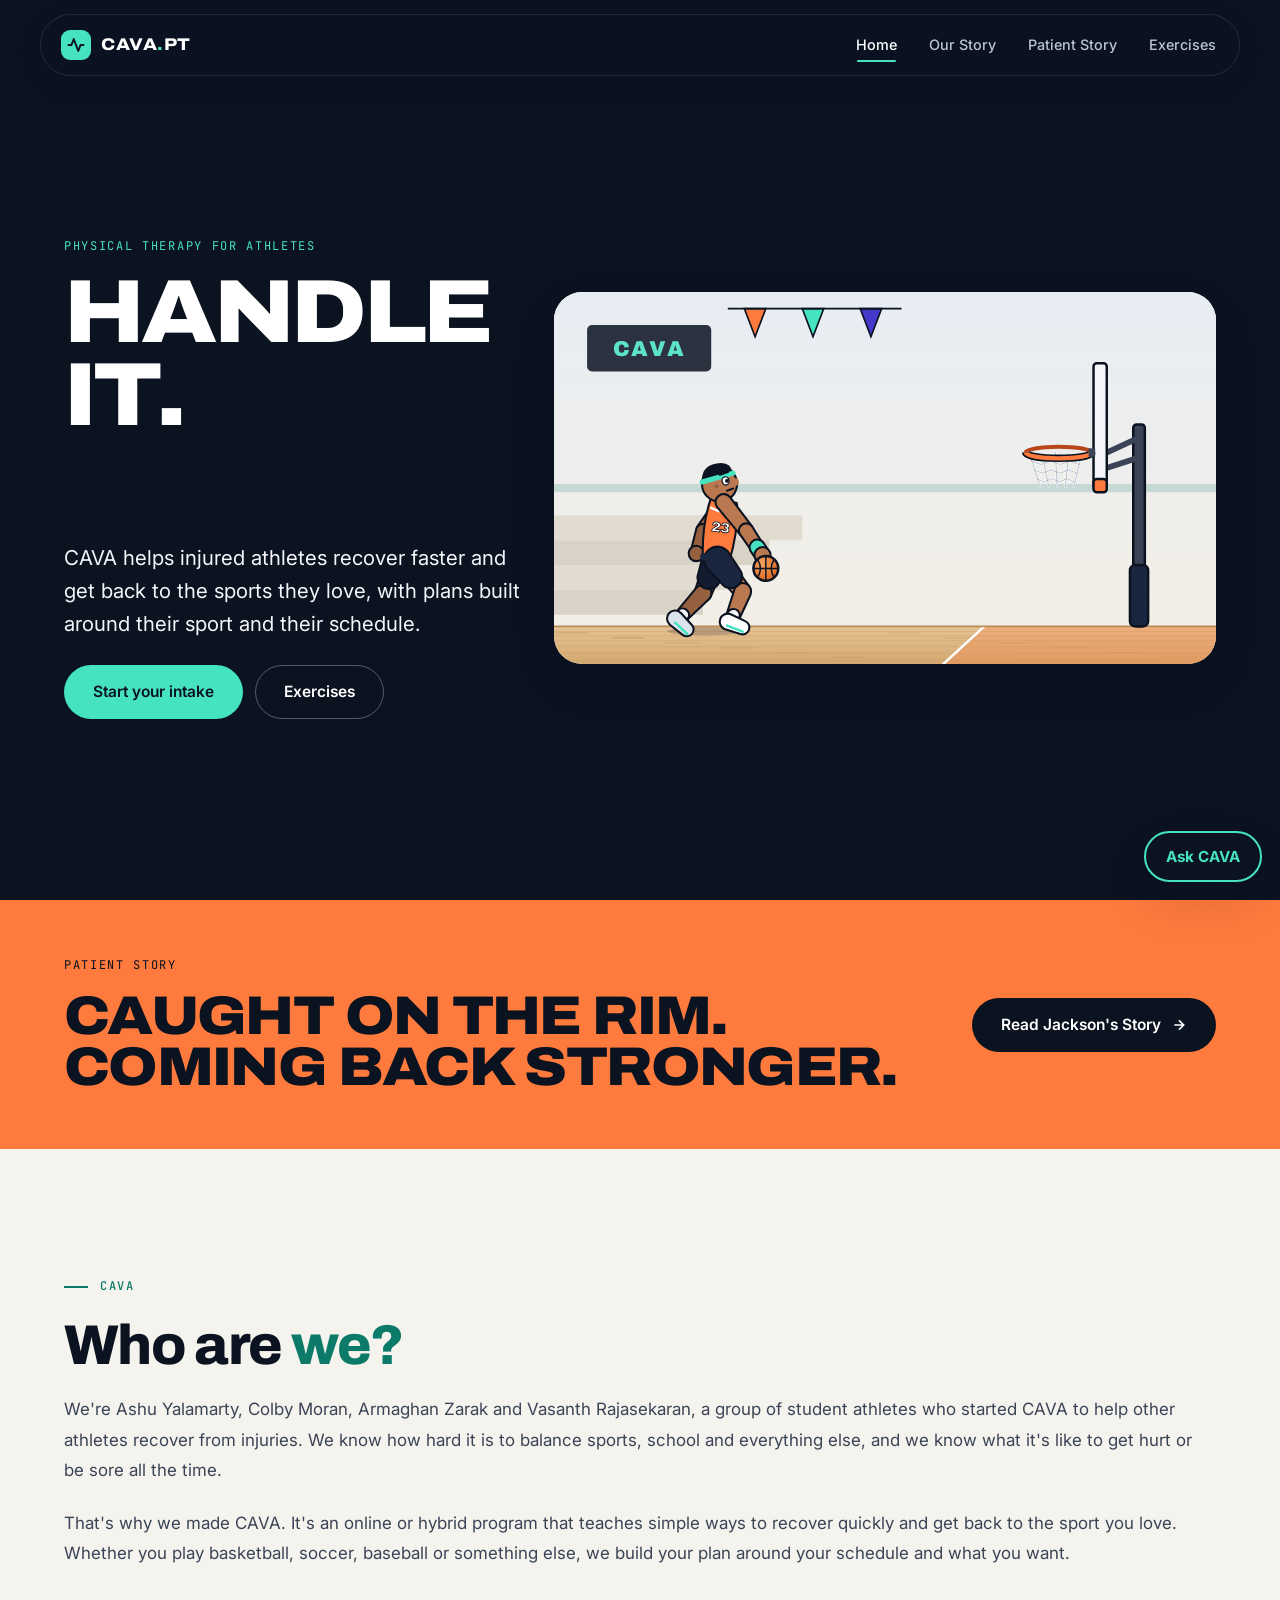
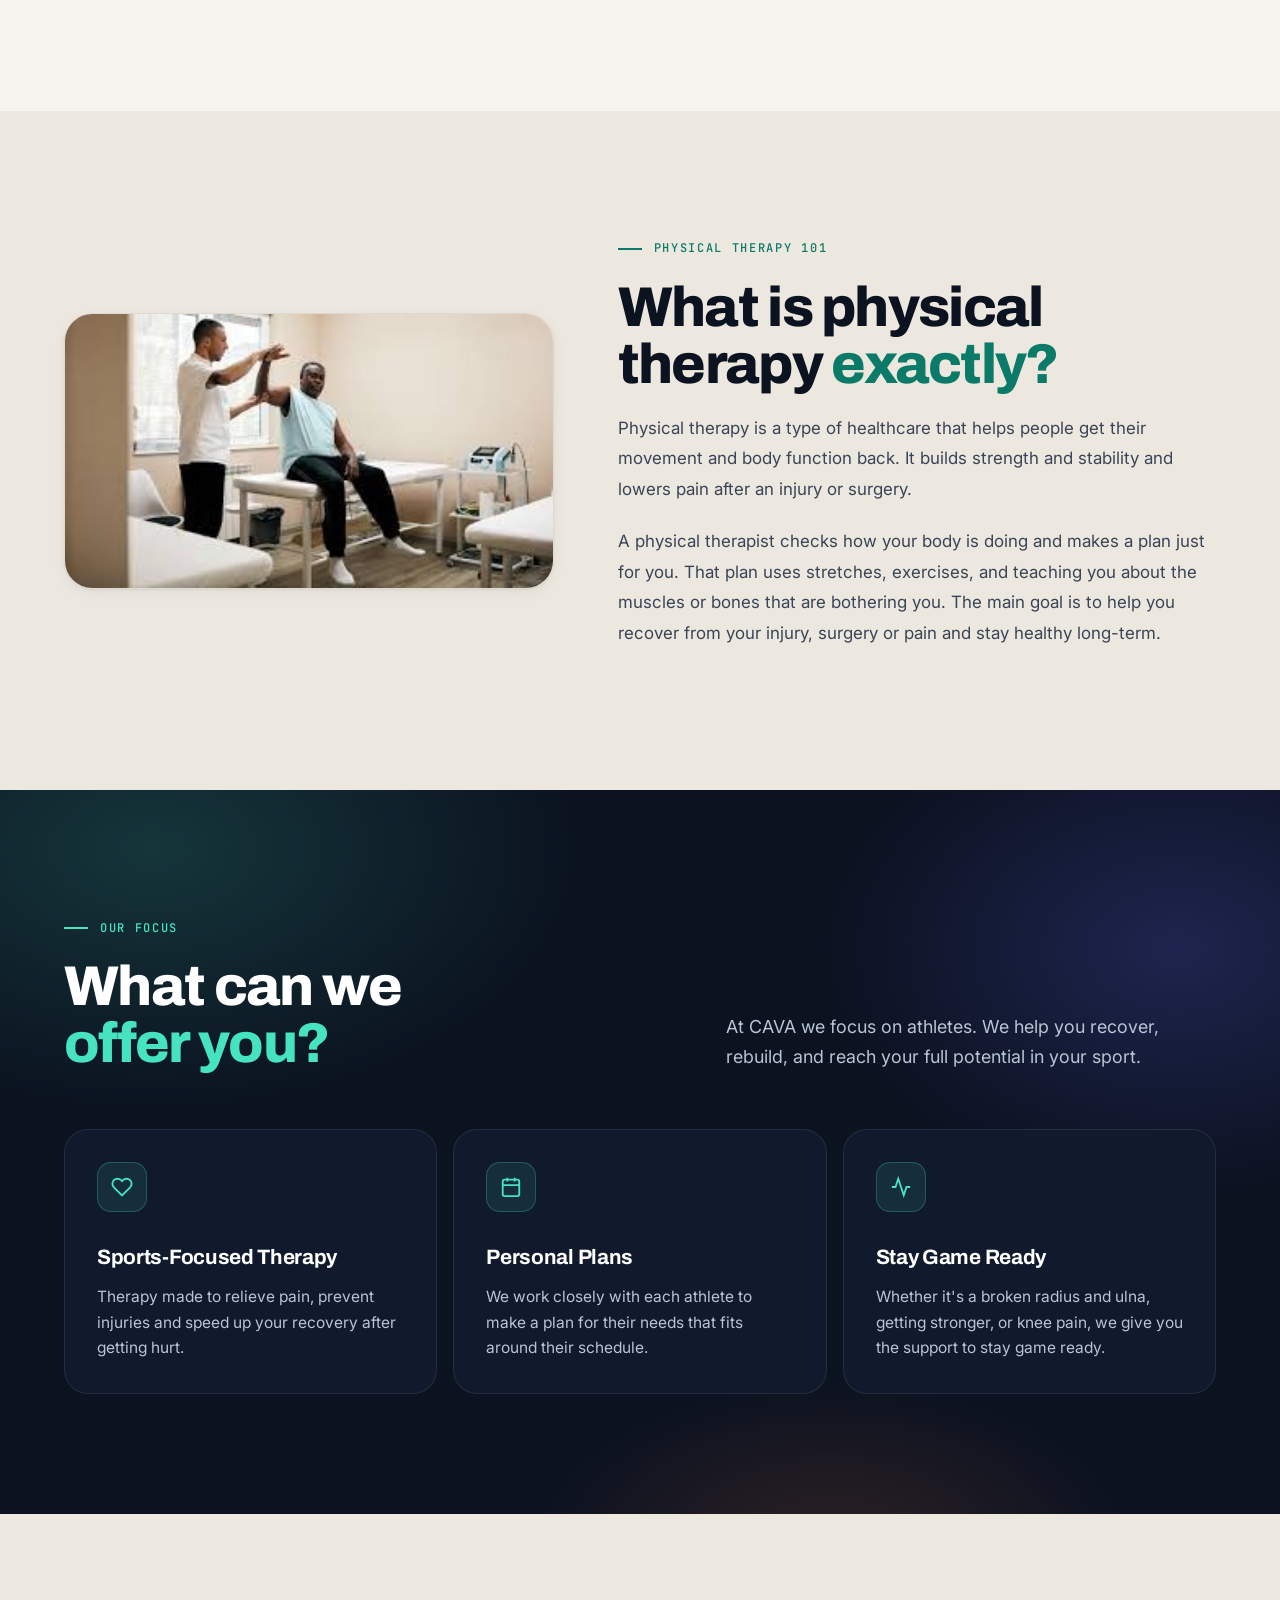
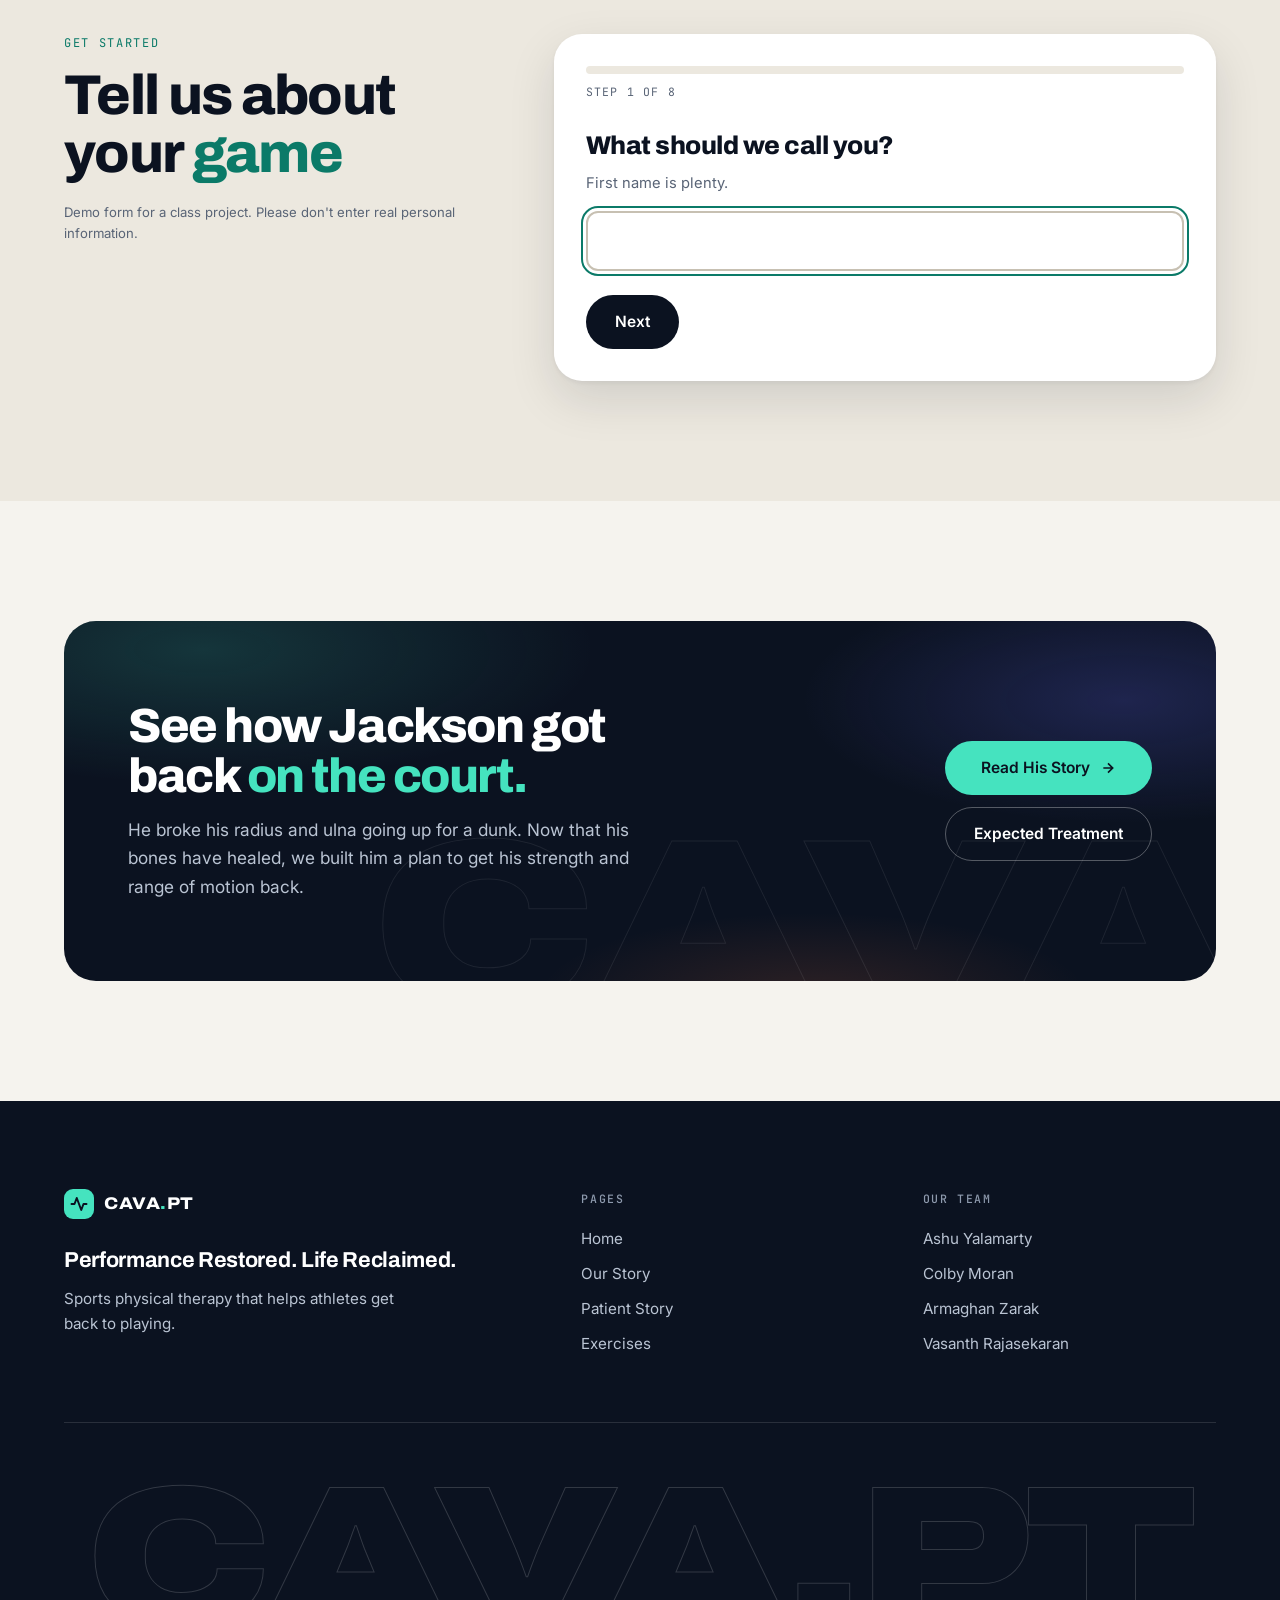
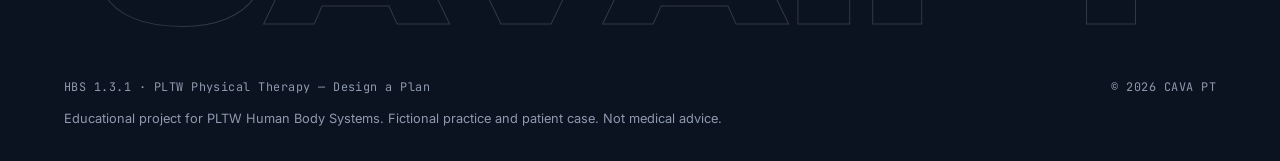
==== commit 28262dac: "Fix overlaps, general chatbot, clearer interventions, nav refresh, care plan under Patient Story, ac" ====
--- a/index.html
+++ b/index.html
@@ -29,8 +29,7 @@
       <li><a href="index.html" aria-current="page">Home</a></li>
       <li><a href="our-story.html">Our Story</a></li>
       <li><a href="success-story.html">Patient Story</a></li>
-      <li><a href="care-plan.html">Care Plan</a></li>
-      <li><a href="exercises.html" class="nav__cta">Exercises</a></li>
+      <li><a href="exercises.html" >Exercises</a></li>
     </ul>
   </div>
 </header>
@@ -76,7 +75,7 @@
         <span class="eyebrow reveal">CAVA</span>
         <h2 class="title reveal">Who are <span class="hl">we?</span></h2>
         <div class="prose">
-          <p class="reveal">We're Ashu Yalamarty, Colby Moran, Armaghan Zarak and Vasanth Rajasakeran, a group of student athletes who started CAVA to help other athletes recover from injuries. We know how hard it is to balance sports, school and everything else, and we know what it's like to get hurt or be sore all the time.</p>
+          <p class="reveal">We're Ashu Yalamarty, Colby Moran, Armaghan Zarak and Vasanth Rajasekaran, a group of student athletes who started CAVA to help other athletes recover from injuries. We know how hard it is to balance sports, school and everything else, and we know what it's like to get hurt or be sore all the time.</p>
           <p class="reveal">That's why we made CAVA. It's an online or hybrid program that teaches simple ways to recover quickly and get back to the sport you love. Whether you play basketball, soccer, baseball or something else, we build your plan around your schedule and what you want.</p>
         </div>
       </div>
@@ -191,8 +190,8 @@
   <div class="chat" id="ask-cava">
     <div class="chat__panel" hidden role="dialog" aria-label="Ask CAVA">
       <div class="chat__head"><div><b>Ask CAVA</b><small>Demo assistant</small></div><button class="chat__close" aria-label="Close chat">&times;</button></div>
-      <div class="chat__log" aria-live="polite"><div class="chat__msg chat__msg--bot">Hi! Ask me about PT, Jackson's story, or how to get started.</div></div>
-      <div class="chat__chips"><button type="button">What is physical therapy?</button><button type="button">How many sessions a week?</button><button type="button">What happened to Jackson?</button><button type="button">What is ORIF?</button><button type="button">How do I sign up?</button></div>
+      <div class="chat__log" aria-live="polite"><div class="chat__msg chat__msg--bot">Hi! Ask me about physical therapy, what to expect, or how to get started.</div></div>
+      <div class="chat__chips"><button type="button">What is physical therapy?</button><button type="button">How many sessions a week?</button><button type="button">What should I expect at my first visit?</button><button type="button">What injuries do you treat?</button><button type="button">How do I sign up?</button></div>
       <form class="chat__form"><input type="text" aria-label="Your question" placeholder="Type a question"><button type="submit">Ask</button></form>
       <p class="chat__note">Demo assistant for a class project. Not medical advice.</p>
     </div>
@@ -229,11 +228,11 @@
       </div>
       <div>
         <h4>Pages</h4>
-        <ul><li><a href="index.html">Home</a></li><li><a href="our-story.html">Our Story</a></li><li><a href="success-story.html">Patient Story</a></li><li><a href="care-plan.html">Care Plan</a></li><li><a href="exercises.html">Exercises</a></li></ul>
+        <ul><li><a href="index.html">Home</a></li><li><a href="our-story.html">Our Story</a></li><li><a href="success-story.html">Patient Story</a></li><li><a href="exercises.html">Exercises</a></li></ul>
       </div>
       <div>
         <h4>Our Team</h4>
-        <ul><li>Ashu Yalamarty</li><li>Colby Moran</li><li>Armaghan Zarak</li><li>Vasanth Rajasakeran</li></ul>
+        <ul><li>Ashu Yalamarty</li><li>Colby Moran</li><li>Armaghan Zarak</li><li>Vasanth Rajasekaran</li></ul>
       </div>
     </div>
     <div class="footer__word" aria-hidden="true">CAVA.PT</div>
--- a/cava.css
+++ b/cava.css
@@ -245,3 +245,22 @@
 .steps, .clip ol { list-style: none; }
 .xrays svg { max-height: 72vh; width: auto; max-width: 100%; margin: 0 auto; }
 .rom-art svg { max-height: 260px; margin: 0 auto; }
+.hero-heads { min-height: 2em; }
+
+/* ---------- Refinements ---------- */
+.nav__links a { position: relative; background: none !important; }
+.nav__links a::after { content: ''; position: absolute; left: 50%; right: 50%; bottom: 4px; height: 2px; background: var(--mint); border-radius: 2px; transition: left .25s var(--ease), right .25s var(--ease); }
+.nav__links a:hover::after, .nav__links a[aria-current="page"]::after { left: 16px; right: 16px; }
+.nav__links a[aria-current="page"] { color: #fff; }
+.subnav { display: inline-flex; gap: 4px; padding: 4px; border-radius: 999px; border: 1px solid var(--ink-line); margin-bottom: 26px; }
+.subnav a { padding: 8px 18px; border-radius: 999px; color: var(--on-ink-2); text-decoration: none; font-weight: 600; font-size: .92rem; }
+.subnav a[aria-current="page"] { background: var(--mint); color: var(--ink); }
+.hero-heads { display: grid; min-height: 0; }
+.hero-heads [data-step] { position: static; grid-area: 1 / 1; }
+.watch { display: inline-block; margin-top: 8px; font-weight: 600; color: var(--teal-ink); }
+.interventions { background: var(--paper-2); }
+.interventions .pull { color: var(--ink); }
+.interventions .icard { background: var(--card); border: 0; box-shadow: var(--sh-1); color: var(--text); font-size: 1.1rem; line-height: 1.6; padding: 32px; grid-template-columns: 96px 1fr; }
+.interventions .icard svg { width: 96px; }
+.ex__facts { display: flex; flex-wrap: wrap; gap: 6px 20px; margin-top: 6px; color: var(--text-2); font-size: .98rem; }
+.ex .team-text, .ex__step p { font-size: 1.05rem; }
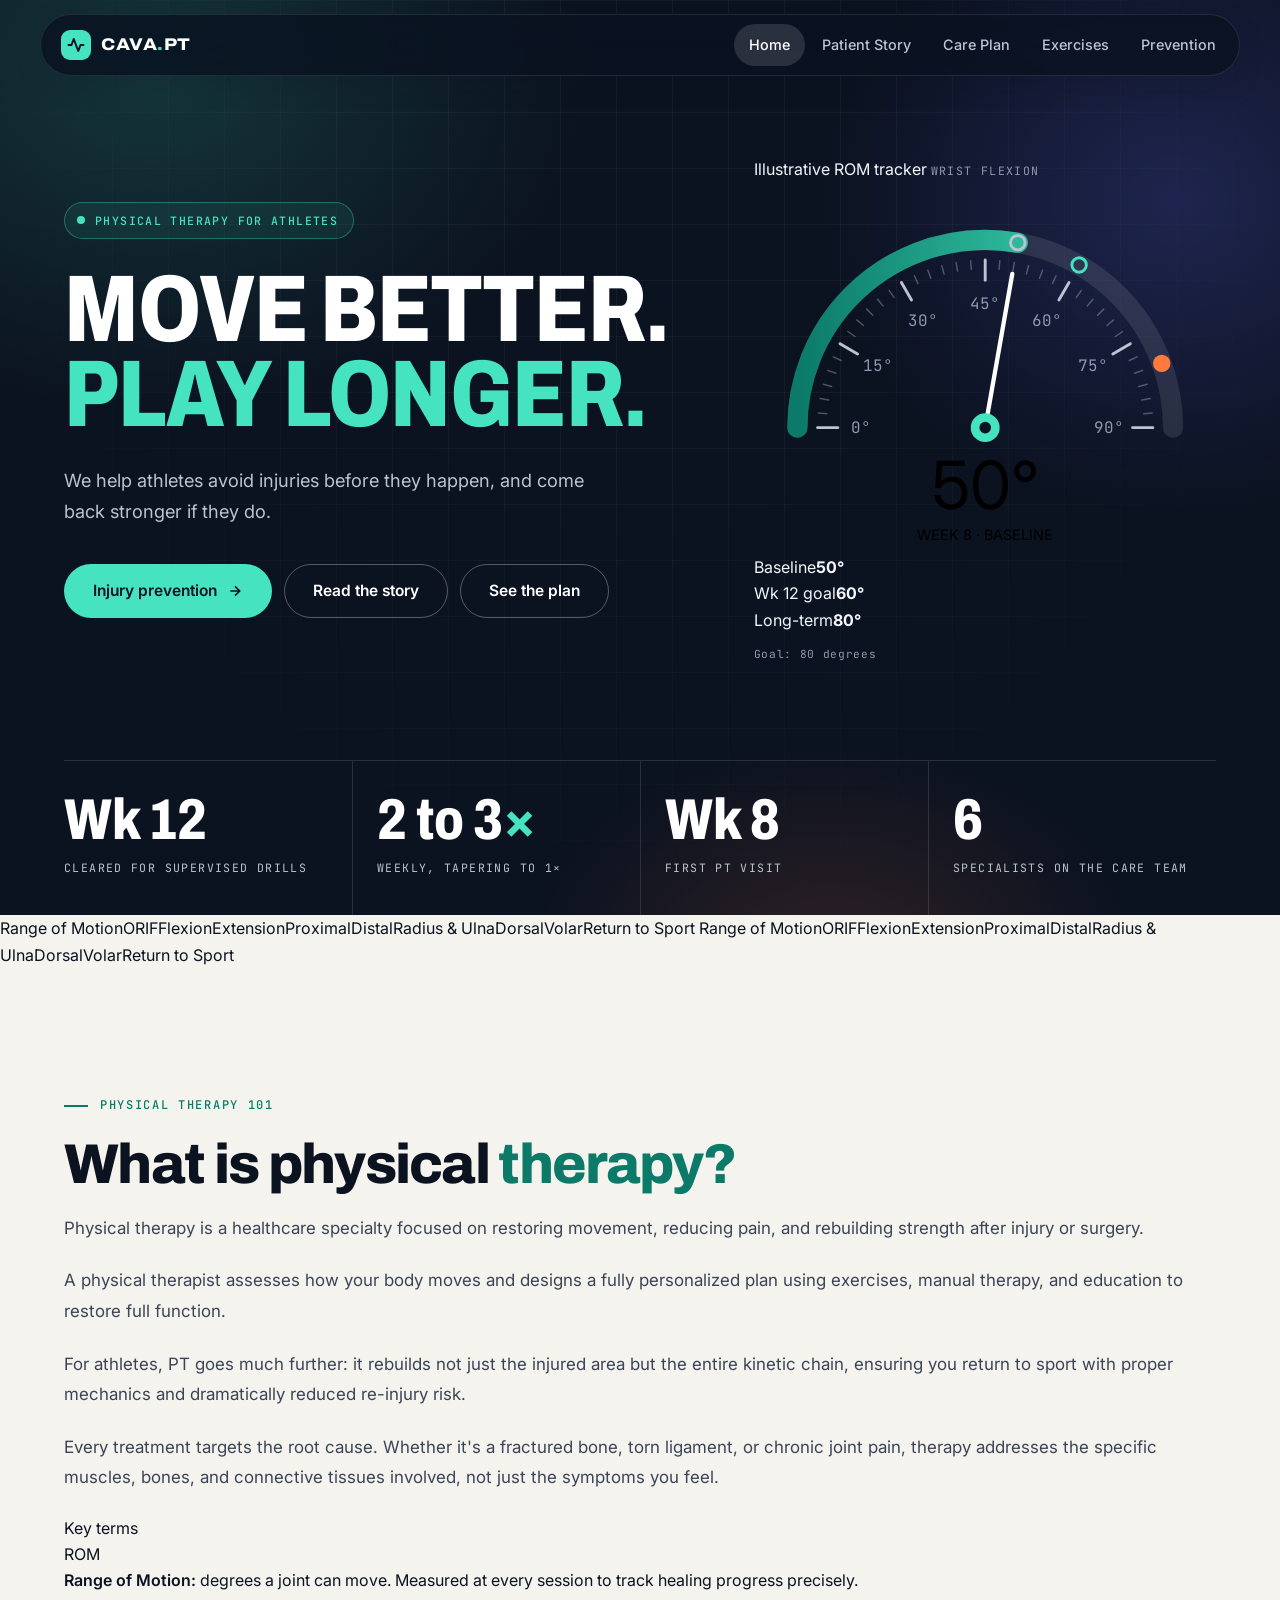
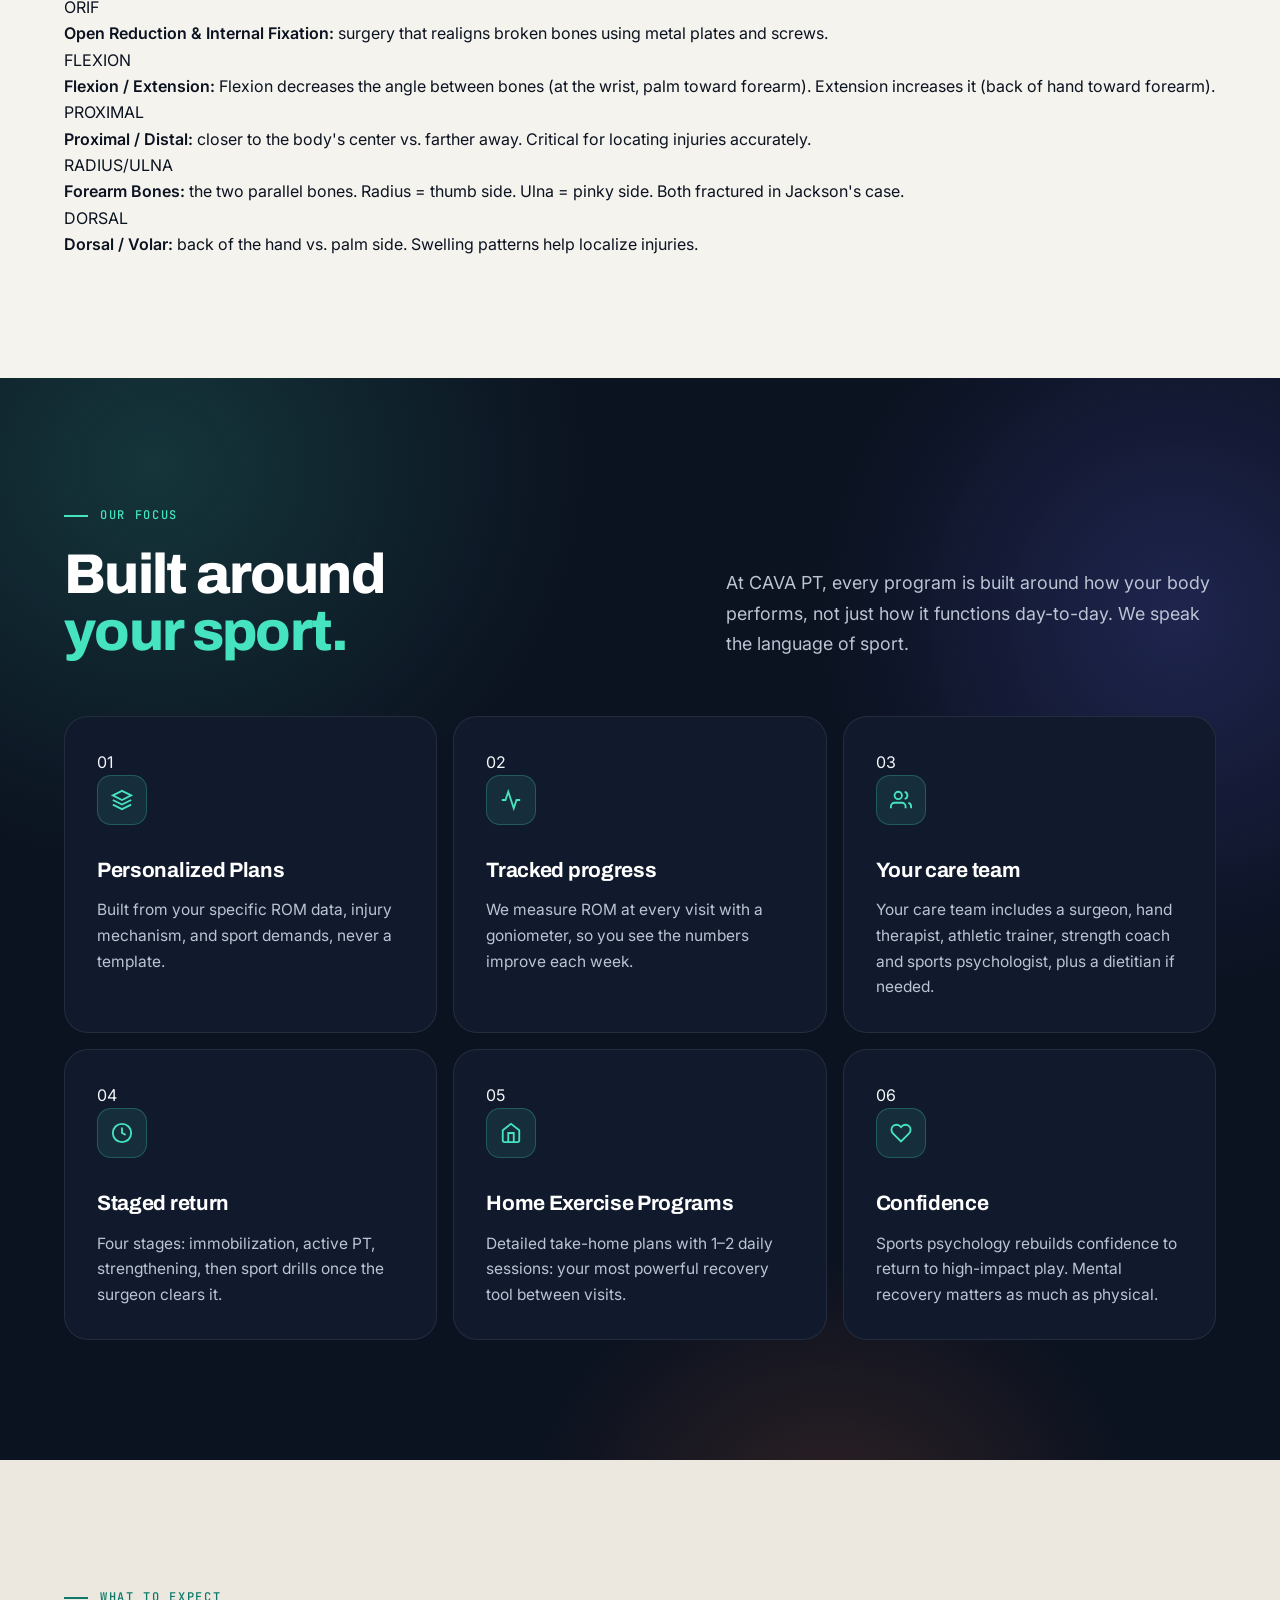
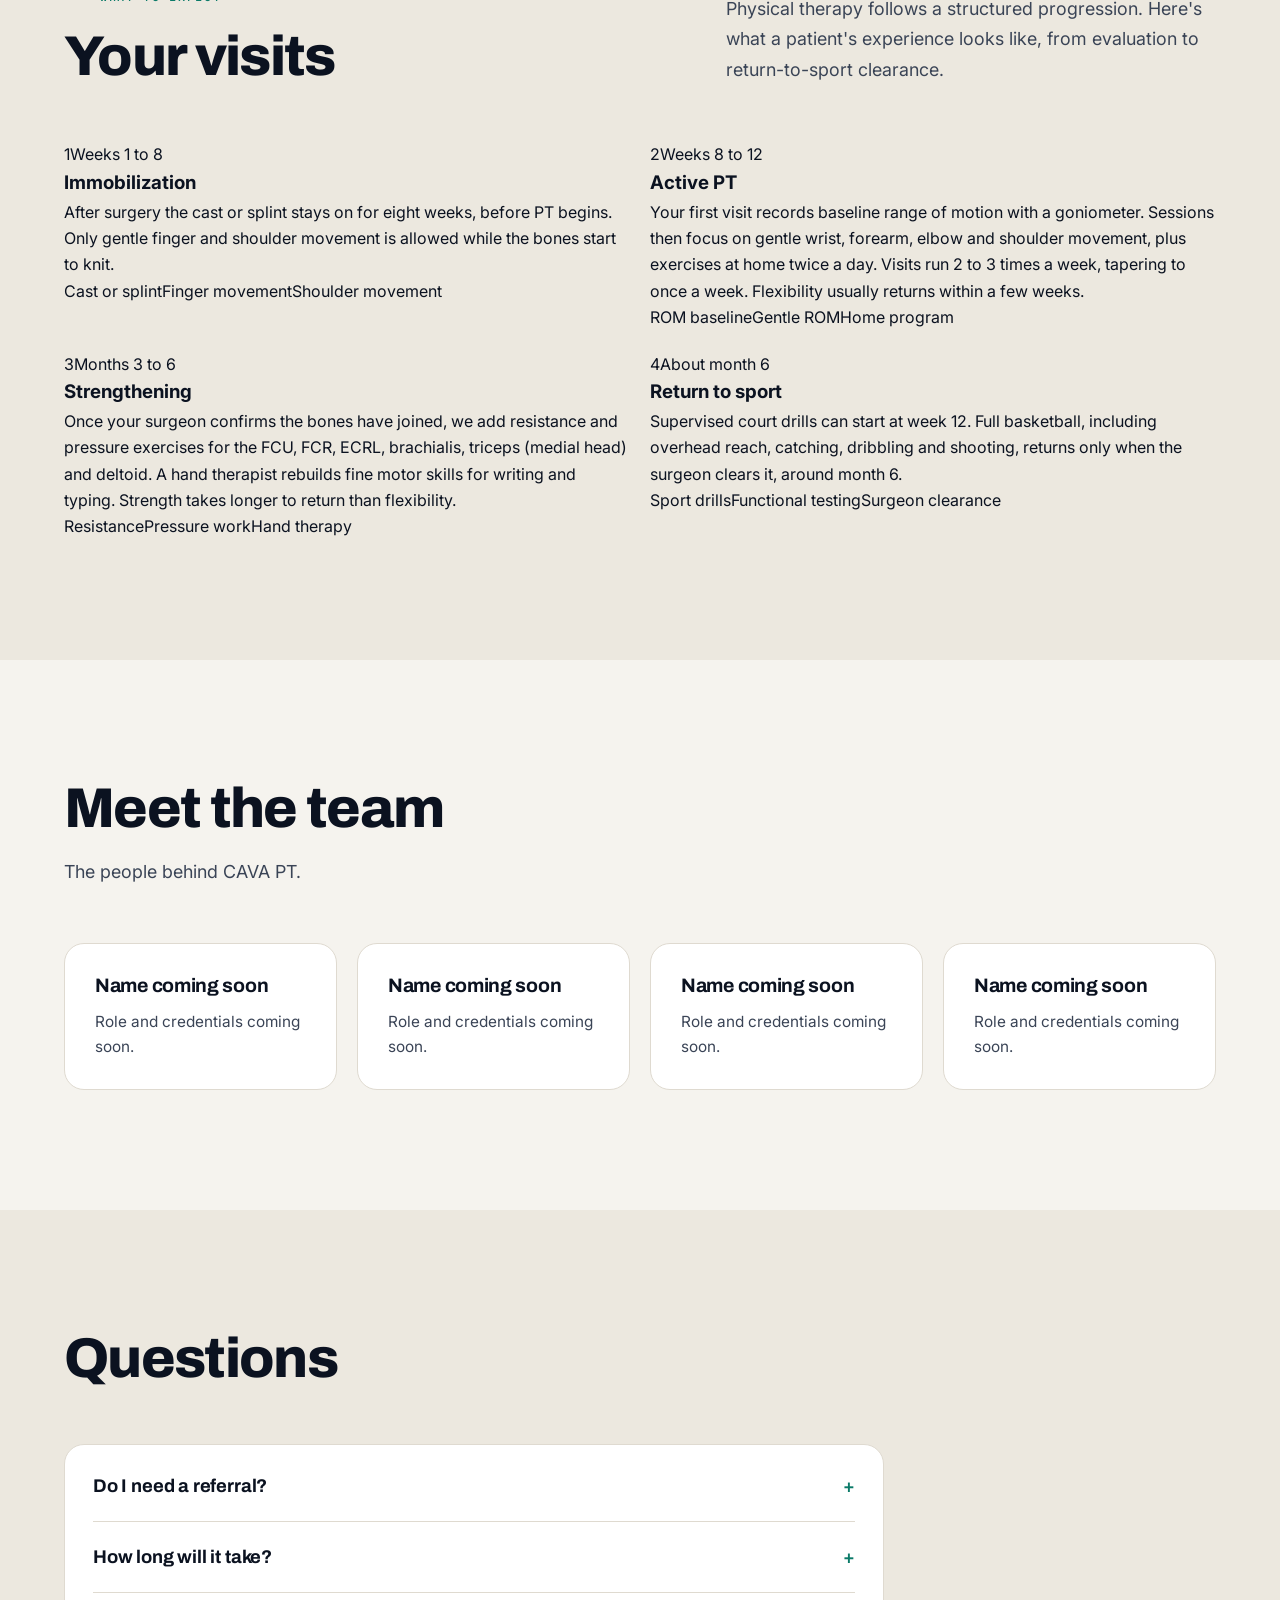
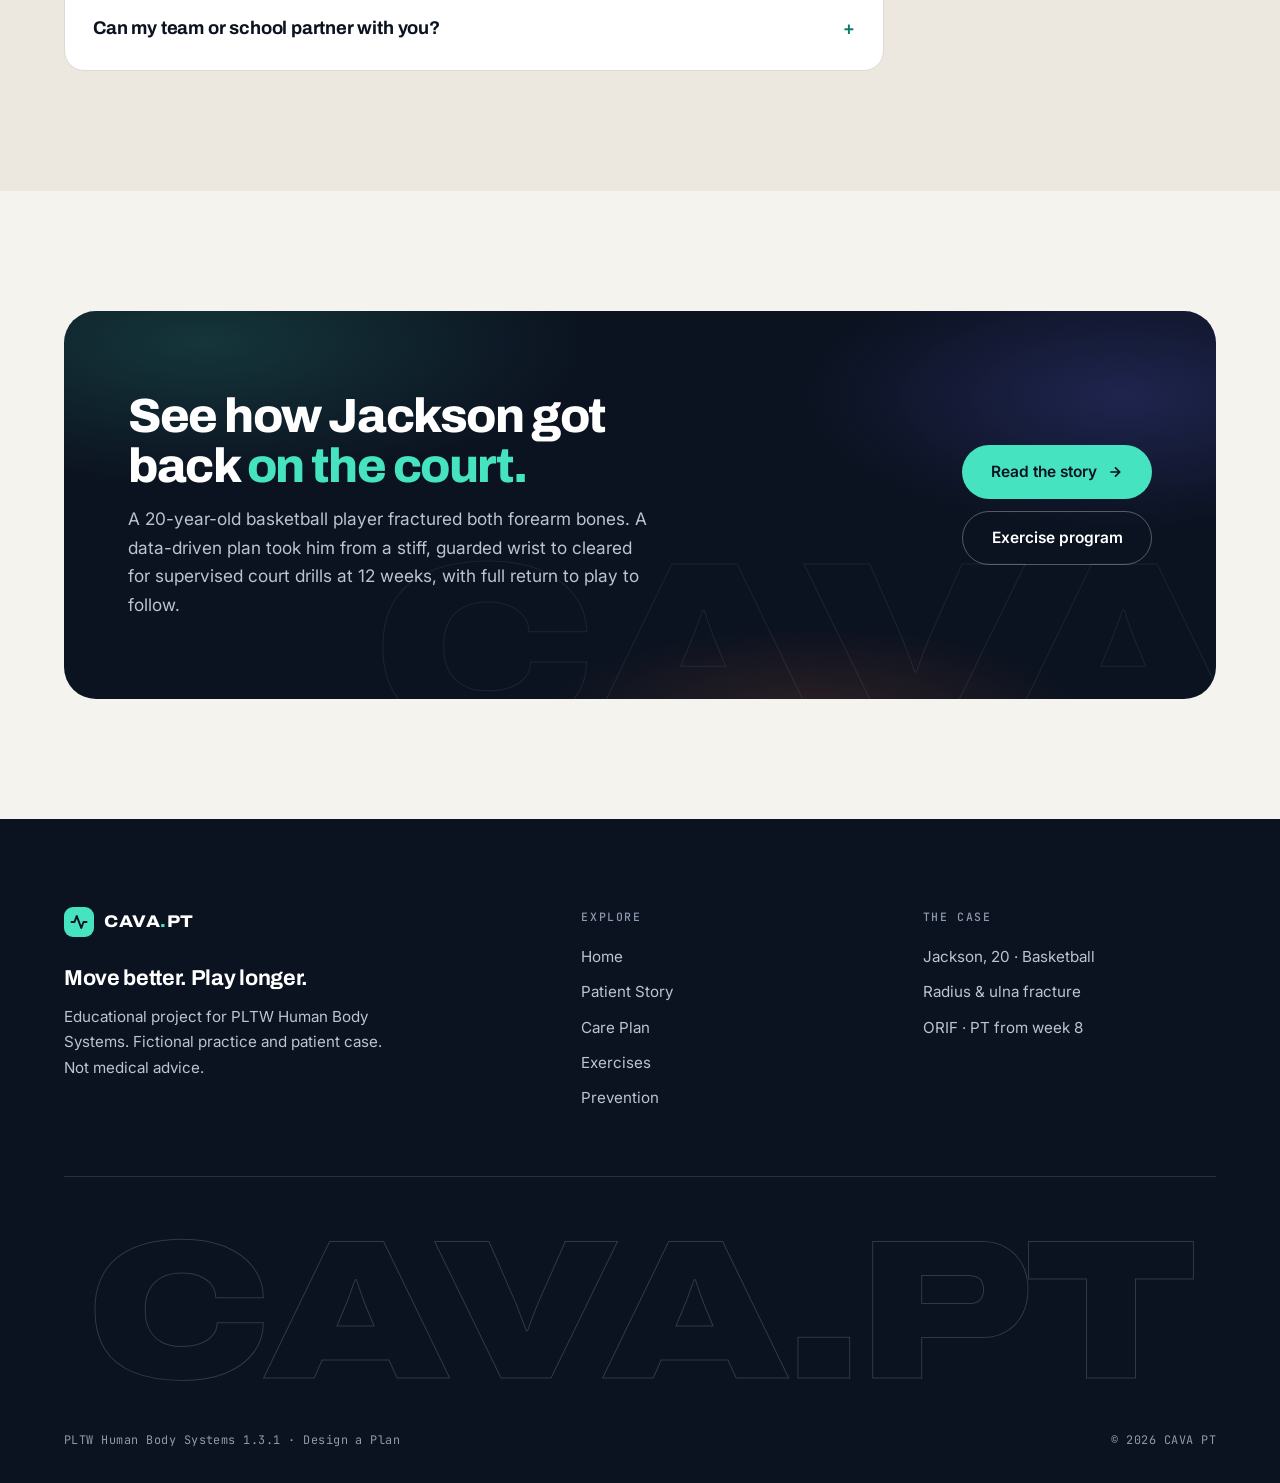
==== commit 4a44394b: "Merge 065270d241760400de8451d35fb0cd4e26b40e34 into a0f911fadc5138f83b84b779d5b7bd704273b074" ====
--- a/index.html
+++ b/index.html
@@ -3,15 +3,13 @@
 <head>
   <meta charset="UTF-8">
   <meta name="viewport" content="width=device-width, initial-scale=1.0">
-  <meta name="robots" content="noindex, nofollow">
-  <title>CAVA Physical Therapy</title>
-  <meta name="description" content="CAVA is a sports physical therapy program that helps athletes recover from injuries and get back to playing.">
+  <title>Physical therapy for athletes · CAVA PT</title>
+  <meta name="description" content="CAVA PT helps athletes avoid injuries and recover from them with measured, tracked plans. A PLTW Human Body Systems project.">
   <script>document.documentElement.classList.add('js')</script>
   <link rel="preconnect" href="https://fonts.googleapis.com">
   <link rel="preconnect" href="https://fonts.gstatic.com" crossorigin>
   <link rel="stylesheet" href="https://fonts.googleapis.com/css2?family=Archivo:wdth,wght@62..125,400..900&family=Inter:wght@400;500;600;700&family=JetBrains+Mono:wght@400;500;600&display=swap">
   <link rel="stylesheet" href="styles.css">
-  <link rel="stylesheet" href="cava.css">
 </head>
 <body>
 
@@ -27,190 +25,261 @@
     <button class="nav__toggle" aria-expanded="false" aria-controls="nav-links" aria-label="Toggle menu"><span></span><span></span></button>
     <ul class="nav__links" id="nav-links">
       <li><a href="index.html" aria-current="page">Home</a></li>
-      <li><a href="our-story.html">Our Story</a></li>
       <li><a href="success-story.html">Patient Story</a></li>
-      <li><a href="exercises.html" >Exercises</a></li>
+      <li><a href="care-plan.html">Care Plan</a></li>
+      <li><a href="exercises.html">Exercises</a></li>
+      <li><a href="prevention.html">Prevention</a></li>
     </ul>
   </div>
 </header>
 
 <main id="main">
 
-
-  <section class="scene scene--ink hero-seq" style="padding:0">
-    <div class="scene__stage" style="padding:120px 0 64px">
-      <div class="wrap ed">
-        <div class="ed__text">
-          <span class="kicker">Physical therapy for athletes</span>
-          <h1 class="big hero-heads">
-            <span data-step>Handle it.</span>
-            <span data-step>Rise <span class="hl">up.</span></span>
-            <span data-step>Finish <span class="hl">strong.</span></span>
-            <span data-step>Land. Then <span class="hl">rebuild.</span></span>
-          </h1>
-          <p class="team-text" style="margin-top:24px">CAVA helps injured athletes recover faster and get back to the sports they love, with plans built around their sport and their schedule.</p>
-          <div class="hero__actions" style="margin-top:24px">
-            <a href="#intake-sec" class="btn btn--mint">Start your intake</a>
-            <a href="exercises.html" class="btn btn--ghost">Exercises</a>
+  <!-- HERO -->
+  <section class="hero">
+    <div class="glow"></div><div class="gridlines"></div>
+    <div class="wrap">
+      <div class="hero__layout">
+        <div>
+          <span class="chip"><span class="chip__pulse"></span>Physical therapy for athletes</span>
+          <h1>Move better. <span class="hl">Play longer.</span></h1>
+          <p class="hero__text">We help athletes avoid injuries before they happen, and come back stronger if they do.</p>
+          <div class="hero__actions">
+            <a href="prevention.html" class="btn btn--mint">Injury prevention
+              <svg width="16" height="16" fill="none" stroke="currentColor" stroke-width="2.5" viewBox="0 0 24 24"><path d="M5 12h14M12 5l7 7-7 7"/></svg>
+            </a>
+            <a href="success-story.html" class="btn btn--ghost">Read the story</a>
+            <a href="care-plan.html" class="btn btn--ghost">See the plan</a>
           </div>
         </div>
-        <div class="ed__art art" id="hero-scene" data-label="Clipart sequence: a player dribbles, jumps, dunks and lands."></div>
-      </div>
-    </div>
-  </section>
-
-  <section class="jband">
-    <div class="wrap">
-      <div>
-        <span class="kicker" style="color:var(--ink)">Patient story</span>
-        <h2>Caught on the rim. Coming back stronger.</h2>
-      </div>
-      <a href="success-story.html" class="btn btn--ink">Read Jackson's Story <svg width="16" height="16" fill="none" stroke="currentColor" stroke-width="2.5" viewBox="0 0 24 24"><path d="M5 12h14M12 5l7 7-7 7"/></svg></a>
-    </div>
-  </section>
-
+
+        <div class="dial" data-dial aria-label="Illustrative ROM tracker for wrist flexion: 50 degrees at baseline, goal of 60 degrees at week 12, long-term goal of 80 degrees" role="img">
+          <div class="dial__head">
+            <span class="dial__label">Illustrative ROM tracker</span>
+            <span class="dial__sub">Wrist flexion</span>
+          </div>
+          <svg viewBox="0 0 320 252" aria-hidden="true">
+            <defs>
+              <linearGradient id="dg" x1="0" x2="1" y1="0" y2="0">
+                <stop offset="0" stop-color="#0B7A68"/><stop offset="1" stop-color="#45E3BF"/>
+              </linearGradient>
+            </defs>
+            <path d="M 30 170 A 130 130 0 0 1 290 170" fill="none" stroke="rgba(255,255,255,.1)" stroke-width="14" stroke-linecap="round"/>
+            <path class="dial__fill" d="M 30 170 A 130 130 0 0 1 290 170" fill="none" stroke="url(#dg)" stroke-width="14" stroke-linecap="round" pathLength="100" stroke-dasharray="100 100" stroke-dashoffset="22.2"/>
+            <g class="dial__ticks"></g>
+            <circle cx="182.57" cy="41.98" r="5" fill="none" stroke="#BAC4D3" stroke-width="2"/>
+            <circle cx="225" cy="57.42" r="5" fill="none" stroke="#45E3BF" stroke-width="2"/>
+            <circle cx="282.16" cy="125.54" r="6" fill="#FF7A3D"/>
+            <g class="dial__needle" transform="rotate(70 160 170)">
+              <line x1="160" y1="170" x2="160" y2="62" stroke="#fff" stroke-width="3" stroke-linecap="round"/>
+            </g>
+            <circle cx="160" cy="170" r="10" fill="#45E3BF"/>
+            <circle cx="160" cy="170" r="4" fill="#0B1220"/>
+            <text class="dial__value" x="160" y="226" text-anchor="middle" font-size="46">80°</text>
+            <text class="dial__week" x="160" y="248" text-anchor="middle" font-size="10">LONG-TERM GOAL</text>
+          </svg>
+          <div class="dial__readout">
+            <div><span>Baseline</span><b>50°</b></div>
+            <div class="g"><span>Wk 12 goal</span><b>60°</b></div>
+            <div class="t"><span>Long-term</span><b>80°</b></div>
+          </div>
+          <p class="dial__caption">Goal: 80 degrees</p>
+        </div>
+      </div>
+
+      <div class="stats">
+        <div class="stat"><div class="stat__n">Wk <span data-count="12">12</span></div><div class="stat__l">Cleared for supervised drills</div></div>
+        <div class="stat"><div class="stat__n">2 to 3<em>×</em></div><div class="stat__l">Weekly, tapering to 1×</div></div>
+        <div class="stat"><div class="stat__n">Wk <span data-count="8">8</span></div><div class="stat__l">First PT visit</div></div>
+        <div class="stat"><div class="stat__n"><span data-count="6">6</span></div><div class="stat__l">Specialists on the care team</div></div>
+      </div>
+    </div>
+  </section>
+
+  <!-- TICKER -->
+  <div class="ticker" aria-hidden="true">
+    <div class="ticker__track">
+      <span class="ticker__item">Range of Motion</span><span class="ticker__item">ORIF</span><span class="ticker__item">Flexion</span><span class="ticker__item">Extension</span><span class="ticker__item">Proximal</span><span class="ticker__item">Distal</span><span class="ticker__item">Radius &amp; Ulna</span><span class="ticker__item">Dorsal</span><span class="ticker__item">Volar</span><span class="ticker__item">Return to Sport</span>
+      <span class="ticker__item">Range of Motion</span><span class="ticker__item">ORIF</span><span class="ticker__item">Flexion</span><span class="ticker__item">Extension</span><span class="ticker__item">Proximal</span><span class="ticker__item">Distal</span><span class="ticker__item">Radius &amp; Ulna</span><span class="ticker__item">Dorsal</span><span class="ticker__item">Volar</span><span class="ticker__item">Return to Sport</span>
+    </div>
+  </div>
+
+  <!-- WHAT IS PT -->
   <section class="section">
-    <div class="wrap media-split">
-      <div>
-        <span class="eyebrow reveal">CAVA</span>
-        <h2 class="title reveal">Who are <span class="hl">we?</span></h2>
-        <div class="prose">
-          <p class="reveal">We're Ashu Yalamarty, Colby Moran, Armaghan Zarak and Vasanth Rajasekaran, a group of student athletes who started CAVA to help other athletes recover from injuries. We know how hard it is to balance sports, school and everything else, and we know what it's like to get hurt or be sore all the time.</p>
-          <p class="reveal">That's why we made CAVA. It's an online or hybrid program that teaches simple ways to recover quickly and get back to the sport you love. Whether you play basketball, soccer, baseball or something else, we build your plan around your schedule and what you want.</p>
-        </div>
-      </div>
-      <figure class="photo reveal">
-        <img src="images/home-1.jpg" alt="CAVA team" onerror="this.closest('figure').hidden=true">
-      </figure>
-    </div>
-  </section>
-
-  <section class="section section--paper2">
-    <div class="wrap media-split media-split--flip">
-      <figure class="photo reveal">
-        <img src="images/home-2.jpg" alt="A physical therapist helping a patient lift his arm">
-      </figure>
+    <div class="wrap split">
       <div>
         <span class="eyebrow reveal">Physical Therapy 101</span>
-        <h2 class="title reveal">What is physical therapy <span class="hl">exactly?</span></h2>
+        <h2 class="title reveal">What is physical <span class="hl">therapy?</span></h2>
         <div class="prose">
-          <p class="reveal">Physical therapy is a type of healthcare that helps people get their movement and body function back. It builds strength and stability and lowers pain after an injury or surgery.</p>
-          <p class="reveal">A physical therapist checks how your body is doing and makes a plan just for you. That plan uses stretches, exercises, and teaching you about the muscles or bones that are bothering you. The main goal is to help you recover from your injury, surgery or pain and stay healthy long-term.</p>
-        </div>
-      </div>
-    </div>
-  </section>
-
+          <p class="big reveal">Physical therapy is a healthcare specialty focused on restoring movement, reducing pain, and rebuilding strength after injury or surgery.</p>
+          <p class="reveal">A physical therapist assesses how your body moves and designs a fully personalized plan using exercises, manual therapy, and education to restore full function.</p>
+          <p class="reveal">For athletes, PT goes much further: it rebuilds not just the injured area but the entire kinetic chain, ensuring you return to sport with proper mechanics and dramatically reduced re-injury risk.</p>
+          <p class="reveal">Every treatment targets the root cause. Whether it's a fractured bone, torn ligament, or chronic joint pain, therapy addresses the specific muscles, bones, and connective tissues involved, not just the symptoms you feel.</p>
+        </div>
+      </div>
+
+      <aside class="glossary reveal" aria-label="Key clinical vocabulary">
+        <div class="glossary__head"><span>Key terms</span></div>
+        <div class="term"><span class="term__tag">ROM</span><p><strong>Range of Motion:</strong> degrees a joint can move. Measured at every session to track healing progress precisely.</p></div>
+        <div class="term"><span class="term__tag">ORIF</span><p><strong>Open Reduction &amp; Internal Fixation:</strong> surgery that realigns broken bones using metal plates and screws.</p></div>
+        <div class="term"><span class="term__tag">FLEXION</span><p><strong>Flexion / Extension:</strong> Flexion decreases the angle between bones (at the wrist, palm toward forearm). Extension increases it (back of hand toward forearm).</p></div>
+        <div class="term"><span class="term__tag">PROXIMAL</span><p><strong>Proximal / Distal:</strong> closer to the body's center vs. farther away. Critical for locating injuries accurately.</p></div>
+        <div class="term"><span class="term__tag">RADIUS/ULNA</span><p><strong>Forearm Bones:</strong> the two parallel bones. Radius = thumb side. Ulna = pinky side. Both fractured in Jackson's case.</p></div>
+        <div class="term"><span class="term__tag">DORSAL</span><p><strong>Dorsal / Volar:</strong> back of the hand vs. palm side. Swelling patterns help localize injuries.</p></div>
+      </aside>
+    </div>
+  </section>
+
+  <!-- FOCUS -->
   <section class="section section--ink">
     <div class="glow"></div>
     <div class="wrap">
       <div class="section-head section-head--split">
         <div>
           <span class="eyebrow reveal">Our Focus</span>
-          <h2 class="title reveal">What can we <span class="hl">offer you?</span></h2>
-        </div>
-        <p class="lead reveal">At CAVA we focus on athletes. We help you recover, rebuild, and reach your full potential in your sport.</p>
-      </div>
+          <h2 class="title reveal">Built around <span class="hl">your sport.</span></h2>
+        </div>
+        <p class="lead reveal">At CAVA PT, every program is built around how your body performs, not just how it functions day-to-day. We speak the language of sport.</p>
+      </div>
+
       <div class="bento">
+        <article class="bento__card wide reveal" data-spotlight>
+          <span class="bento__idx">01</span>
+          <div class="bento__icon"><svg width="22" height="22" fill="none" stroke="currentColor" stroke-width="2" viewBox="0 0 24 24"><path d="M12 2L2 7l10 5 10-5-10-5z"/><path d="M2 17l10 5 10-5M2 12l10 5 10-5"/></svg></div>
+          <h3>Personalized Plans</h3>
+          <p>Built from your specific ROM data, injury mechanism, and sport demands, never a template.</p>
+        </article>
         <article class="bento__card reveal" data-spotlight>
+          <span class="bento__idx">02</span>
+          <div class="bento__icon"><svg width="22" height="22" fill="none" stroke="currentColor" stroke-width="2" viewBox="0 0 24 24"><polyline points="22 12 18 12 15 21 9 3 6 12 2 12"/></svg></div>
+          <h3>Tracked progress</h3>
+          <p>We measure ROM at every visit with a goniometer, so you see the numbers improve each week.</p>
+        </article>
+        <article class="bento__card reveal" data-spotlight>
+          <span class="bento__idx">03</span>
+          <div class="bento__icon"><svg width="22" height="22" fill="none" stroke="currentColor" stroke-width="2" viewBox="0 0 24 24"><path d="M17 21v-2a4 4 0 0 0-4-4H5a4 4 0 0 0-4 4v2"/><circle cx="9" cy="7" r="4"/><path d="M23 21v-2a4 4 0 0 0-3-3.87"/><path d="M16 3.13a4 4 0 0 1 0 7.75"/></svg></div>
+          <h3>Your care team</h3>
+          <p>Your care team includes a surgeon, hand therapist, athletic trainer, strength coach and sports psychologist, plus a dietitian if needed.</p>
+        </article>
+        <article class="bento__card wide reveal" data-spotlight>
+          <span class="bento__idx">04</span>
+          <div class="bento__icon"><svg width="22" height="22" fill="none" stroke="currentColor" stroke-width="2" viewBox="0 0 24 24"><circle cx="12" cy="12" r="10"/><polyline points="12 6 12 12 16 14"/></svg></div>
+          <h3>Staged return</h3>
+          <p>Four stages: immobilization, active PT, strengthening, then sport drills once the surgeon clears it.</p>
+        </article>
+        <article class="bento__card wide reveal" data-spotlight>
+          <span class="bento__idx">05</span>
+          <div class="bento__icon"><svg width="22" height="22" fill="none" stroke="currentColor" stroke-width="2" viewBox="0 0 24 24"><path d="M3 9l9-7 9 7v11a2 2 0 0 1-2 2H5a2 2 0 0 1-2-2z"/><polyline points="9 22 9 12 15 12 15 22"/></svg></div>
+          <h3>Home Exercise Programs</h3>
+          <p>Detailed take-home plans with 1–2 daily sessions: your most powerful recovery tool between visits.</p>
+        </article>
+        <article class="bento__card reveal" data-spotlight>
+          <span class="bento__idx">06</span>
           <div class="bento__icon"><svg width="22" height="22" fill="none" stroke="currentColor" stroke-width="2" viewBox="0 0 24 24"><path d="M20.84 4.61a5.5 5.5 0 0 0-7.78 0L12 5.67l-1.06-1.06a5.5 5.5 0 0 0-7.78 7.78l1.06 1.06L12 21.23l7.78-7.78 1.06-1.06a5.5 5.5 0 0 0 0-7.78z"/></svg></div>
-          <h3>Sports-Focused Therapy</h3>
-          <p>Therapy made to relieve pain, prevent injuries and speed up your recovery after getting hurt.</p>
-        </article>
-        <article class="bento__card reveal" data-spotlight>
-          <div class="bento__icon"><svg width="22" height="22" fill="none" stroke="currentColor" stroke-width="2" viewBox="0 0 24 24"><rect x="3" y="4" width="18" height="18" rx="2"/><line x1="16" y1="2" x2="16" y2="6"/><line x1="8" y1="2" x2="8" y2="6"/><line x1="3" y1="10" x2="21" y2="10"/></svg></div>
-          <h3>Personal Plans</h3>
-          <p>We work closely with each athlete to make a plan for their needs that fits around their schedule.</p>
-        </article>
-        <article class="bento__card reveal" data-spotlight>
-          <div class="bento__icon"><svg width="22" height="22" fill="none" stroke="currentColor" stroke-width="2" viewBox="0 0 24 24"><polyline points="22 12 18 12 15 21 9 3 6 12 2 12"/></svg></div>
-          <h3>Stay Game Ready</h3>
-          <p>Whether it's a broken radius and ulna, getting stronger, or knee pain, we give you the support to stay game ready.</p>
-        </article>
-      </div>
-    </div>
-  </section>
-
-  <section class="section section--paper2" id="intake-sec">
-    <div class="wrap ed">
-      <div class="ed__text" style="align-self:start">
-        <span class="kicker">Get started</span>
-        <h2 class="title">Tell us about your <span class="hl">game</span></h2>
-        <p class="demo-note">Demo form for a class project. Please don't enter real personal information.</p>
-      </div>
-      <div class="ed__art">
-        <form class="intake" id="intake" novalidate>
-          <div class="intake__bar" aria-hidden="true"><span></span></div>
-          <p class="intake__count" aria-live="polite">7 quick questions</p>
-
-          <fieldset class="step"><legend>What should we call you?</legend><p class="micro">First name is plenty.</p>
-            <input type="text" name="name" aria-label="Name" autocomplete="off">
-            <div class="step__nav"><button class="btn btn--ink" data-next>Next</button></div></fieldset>
-
-          <fieldset class="step"><legend>What do you play?</legend><p class="micro">Pick one.</p>
-            <div class="chips"><input type="radio" name="sport" id="s1" value="Basketball"><label for="s1">Basketball</label><input type="radio" name="sport" id="s2" value="Soccer"><label for="s2">Soccer</label><input type="radio" name="sport" id="s3" value="Football"><label for="s3">Football</label><input type="radio" name="sport" id="s4" value="Baseball"><label for="s4">Baseball</label><input type="radio" name="sport" id="s5" value="Rugby"><label for="s5">Rugby</label><input type="radio" name="sport" id="s6" value="Other"><label for="s6">Other</label></div>
-            <div class="step__nav"><button class="btn btn--outline" data-back>Back</button><button class="btn btn--ink" data-next>Next</button></div></fieldset>
-
-          <fieldset class="step"><legend>What level?</legend><p class="micro">No wrong answers. Weekend warriors welcome.</p>
-            <div class="chips"><input type="radio" name="level" id="l1" value="Recreational"><label for="l1">Recreational</label><input type="radio" name="level" id="l2" value="High school"><label for="l2">High school</label><input type="radio" name="level" id="l3" value="College"><label for="l3">College</label><input type="radio" name="level" id="l4" value="Pro"><label for="l4">Pro</label></div>
-            <div class="step__nav"><button class="btn btn--outline" data-back>Back</button><button class="btn btn--ink" data-next>Next</button></div></fieldset>
-
-          <fieldset class="step"><legend>Where does it bother you?</legend><p class="micro">Tap all that apply.</p>
-            <div class="body-map">
-              <svg viewBox="0 0 100 220" aria-hidden="true"><circle cx="50" cy="20" r="14" fill="#C98A5E"/><rect x="32" y="38" width="36" height="70" rx="14" fill="#FF7A3D"/><rect x="16" y="42" width="12" height="70" rx="6" fill="#C98A5E"/><rect x="72" y="42" width="12" height="70" rx="6" fill="#C98A5E"/><rect x="34" y="104" width="14" height="96" rx="7" fill="#1A2540"/><rect x="52" y="104" width="14" height="96" rx="7" fill="#1A2540"/></svg>
-              <div class="chips"><input type="checkbox" name="area" id="a1" value="Shoulder"><label for="a1">Shoulder</label><input type="checkbox" name="area" id="a2" value="Elbow"><label for="a2">Elbow</label><input type="checkbox" name="area" id="a3" value="Wrist / hand"><label for="a3">Wrist / hand</label><input type="checkbox" name="area" id="a4" value="Back"><label for="a4">Back</label><input type="checkbox" name="area" id="a5" value="Hip"><label for="a5">Hip</label><input type="checkbox" name="area" id="a6" value="Knee"><label for="a6">Knee</label><input type="checkbox" name="area" id="a7" value="Ankle / foot"><label for="a7">Ankle / foot</label></div>
-            </div>
-            <div class="step__nav"><button class="btn btn--outline" data-back>Back</button><button class="btn btn--ink" data-next>Next</button></div></fieldset>
-
-          <fieldset class="step"><legend>How much does it hurt today?</legend><p class="micro">0 is nothing, 10 is the worst you can imagine.</p>
-            <div class="pain-row"><input class="pain" type="range" name="pain" min="0" max="10" value="3" aria-label="Pain from 0 to 10"><output class="pain-out">3</output></div>
-            <div class="step__nav"><button class="btn btn--outline" data-back>Back</button><button class="btn btn--ink" data-next>Next</button></div></fieldset>
-
-          <fieldset class="step"><legend>What are you working toward?</legend><p class="micro">Pick as many as you like.</p>
-            <div class="chips"><input type="checkbox" name="goals" id="g1" value="Return to play"><label for="g1">Return to play</label><input type="checkbox" name="goals" id="g2" value="Less pain"><label for="g2">Less pain</label><input type="checkbox" name="goals" id="g3" value="More range of motion"><label for="g3">More range of motion</label><input type="checkbox" name="goals" id="g4" value="Get stronger"><label for="g4">Get stronger</label><input type="checkbox" name="goals" id="g5" value="Prevent injury"><label for="g5">Prevent injury</label></div>
-            <div class="step__nav"><button class="btn btn--outline" data-back>Back</button><button class="btn btn--ink" data-next>Next</button></div></fieldset>
-
-          <fieldset class="step"><legend>Which days work?</legend><p class="micro">Most plans are 3-4 sessions a week.</p>
-            <div class="chips"><input type="checkbox" name="days" id="d1" value="Mon"><label for="d1">Mon</label><input type="checkbox" name="days" id="d2" value="Tue"><label for="d2">Tue</label><input type="checkbox" name="days" id="d3" value="Wed"><label for="d3">Wed</label><input type="checkbox" name="days" id="d4" value="Thu"><label for="d4">Thu</label><input type="checkbox" name="days" id="d5" value="Fri"><label for="d5">Fri</label><input type="checkbox" name="days" id="d6" value="Sat"><label for="d6">Sat</label><input type="checkbox" name="days" id="d7" value="Sun"><label for="d7">Sun</label></div>
-            <div class="step__nav"><button class="btn btn--outline" data-back>Back</button><button class="btn btn--ink" data-next>Next</button></div></fieldset>
-
-          <fieldset class="step" data-summary><legend>Look right?</legend><p class="micro">Nothing leaves your browser.</p>
-            <ul class="kv intake__summary"></ul>
-            <div class="step__nav"><button class="btn btn--outline" data-back>Back</button><button class="btn btn--mint" type="submit">Send it</button></div></fieldset>
-        </form>
-        <div class="intake done" id="intake-done" hidden aria-live="polite">
-          <svg viewBox="0 0 100 100" aria-hidden="true"><circle cx="50" cy="50" r="44" fill="none" stroke="#45E3BF" stroke-width="8"/><path d="M30 52l14 14 26-30" fill="none" stroke="#0B1220" stroke-width="8" stroke-linecap="round"/></svg>
-          <h3 class="title">You're in.</h3>
-          <p>Thanks! In a real clinic, a PT would reach out to set up your first visit.</p>
-        </div>
-      </div>
-    </div>
-  </section>
-
-  <div class="chat" id="ask-cava">
-    <div class="chat__panel" hidden role="dialog" aria-label="Ask CAVA">
-      <div class="chat__head"><div><b>Ask CAVA</b><small>Demo assistant</small></div><button class="chat__close" aria-label="Close chat">&times;</button></div>
-      <div class="chat__log" aria-live="polite"><div class="chat__msg chat__msg--bot">Hi! Ask me about physical therapy, what to expect, or how to get started.</div></div>
-      <div class="chat__chips"><button type="button">What is physical therapy?</button><button type="button">How many sessions a week?</button><button type="button">What should I expect at my first visit?</button><button type="button">What injuries do you treat?</button><button type="button">How do I sign up?</button></div>
-      <form class="chat__form"><input type="text" aria-label="Your question" placeholder="Type a question"><button type="submit">Ask</button></form>
-      <p class="chat__note">Demo assistant for a class project. Not medical advice.</p>
-    </div>
-    <button class="chat__fab" aria-expanded="false">Ask CAVA</button>
-  </div>
-
+          <h3>Confidence</h3>
+          <p>Sports psychology rebuilds confidence to return to high-impact play. Mental recovery matters as much as physical.</p>
+        </article>
+      </div>
+    </div>
+  </section>
+
+  <!-- JOURNEY -->
+  <section class="section section--paper2">
+    <div class="wrap">
+      <div class="section-head section-head--split">
+        <div>
+          <span class="eyebrow reveal">What to expect</span>
+          <h2 class="title reveal">Your visits</h2>
+        </div>
+        <p class="lead reveal">Physical therapy follows a structured progression. Here's what a patient's experience looks like, from evaluation to return-to-sport clearance.</p>
+      </div>
+
+      <div class="grid grid-2">
+        <article class="step p1 reveal">
+          <div class="step__top"><span class="step__num">1</span><span class="tag-phase">Weeks 1 to 8</span></div>
+          <h3>Immobilization</h3>
+          <p>After surgery the cast or splint stays on for eight weeks, before PT begins. Only gentle finger and shoulder movement is allowed while the bones start to knit.</p>
+          <div class="tags"><span class="tag">Cast or splint</span><span class="tag">Finger movement</span><span class="tag">Shoulder movement</span></div>
+        </article>
+        <article class="step p1 reveal">
+          <div class="step__top"><span class="step__num">2</span><span class="tag-phase">Weeks 8 to 12</span></div>
+          <h3>Active PT</h3>
+          <p>Your first visit records baseline range of motion with a goniometer. Sessions then focus on gentle wrist, forearm, elbow and shoulder movement, plus exercises at home twice a day. Visits run 2 to 3 times a week, tapering to once a week. Flexibility usually returns within a few weeks.</p>
+          <div class="tags"><span class="tag">ROM baseline</span><span class="tag">Gentle ROM</span><span class="tag">Home program</span></div>
+        </article>
+        <article class="step p2 reveal">
+          <div class="step__top"><span class="step__num">3</span><span class="tag-phase">Months 3 to 6</span></div>
+          <h3>Strengthening</h3>
+          <p>Once your surgeon confirms the bones have joined, we add resistance and pressure exercises for the FCU, FCR, ECRL, brachialis, triceps (medial head) and deltoid. A hand therapist rebuilds fine motor skills for writing and typing. Strength takes longer to return than flexibility.</p>
+          <div class="tags"><span class="tag">Resistance</span><span class="tag">Pressure work</span><span class="tag">Hand therapy</span></div>
+        </article>
+        <article class="step p3 reveal">
+          <div class="step__top"><span class="step__num">4</span><span class="tag-phase">About month 6</span></div>
+          <h3>Return to sport</h3>
+          <p>Supervised court drills can start at week 12. Full basketball, including overhead reach, catching, dribbling and shooting, returns only when the surgeon clears it, around month 6.</p>
+          <div class="tags"><span class="tag">Sport drills</span><span class="tag">Functional testing</span><span class="tag">Surgeon clearance</span></div>
+        </article>
+      </div>
+    </div>
+  </section>
+
+  <!-- MEET THE TEAM -->
+  <section class="section" id="team">
+    <div class="wrap">
+      <div class="section-head">
+        <h2 class="title reveal">Meet the team</h2>
+        <p class="lead reveal">The people behind CAVA PT.</p>
+        <!-- TODO: Explain what "CAVA" stands for (for example, the team members' initials) in one sentence here. -->
+      </div>
+      <div class="grid grid-4">
+        <article class="card reveal"><h3 class="card__title">Name coming soon</h3><p>Role and credentials coming soon.</p><!-- TODO: Team member 1 name, role on the project, and credentials. Do not invent credentials. --></article>
+        <article class="card reveal"><h3 class="card__title">Name coming soon</h3><p>Role and credentials coming soon.</p><!-- TODO: Team member 2 name, role on the project, and credentials. Do not invent credentials. --></article>
+        <article class="card reveal"><h3 class="card__title">Name coming soon</h3><p>Role and credentials coming soon.</p><!-- TODO: Team member 3 name, role on the project, and credentials. Do not invent credentials. --></article>
+        <article class="card reveal"><h3 class="card__title">Name coming soon</h3><p>Role and credentials coming soon.</p><!-- TODO: Team member 4 name, role on the project, and credentials. Add or remove cards to match the team. --></article>
+      </div>
+    </div>
+  </section>
+
+  <!-- FAQ -->
+  <section class="section section--paper2" id="faq">
+    <div class="wrap">
+      <div class="section-head">
+        <h2 class="title reveal">Questions</h2>
+      </div>
+      <div class="faq reveal">
+        <details>
+          <summary>Do I need a referral?</summary>
+          <p>It depends on your state and your insurance plan. Some plans require a doctor's referral before PT. We will check when you book.</p>
+          <!-- TODO: Practice-specific answer: does CAVA PT accept patients without a referral, and which insurance plans? -->
+        </details>
+        <details>
+          <summary>How long will it take?</summary>
+          <p>It depends on the injury. Jackson's both-bone forearm fracture needed 8 weeks in a cast or splint, active PT from week 8 to week 12, and strengthening through month 6. We give you a timeline after your first visit.</p>
+          <!-- TODO: Practice-specific answer: how long is a first visit and a prevention screen? -->
+        </details>
+        <details>
+          <summary>Can my team or school partner with you?</summary>
+          <p>We are setting up team and school screening programs. See <a href="prevention.html#partners">team and school partnerships</a>.</p>
+          <!-- TODO: Practice-specific answer: confirm what partnerships are offered before publishing. -->
+        </details>
+      </div>
+    </div>
+  </section>
+
+  <!-- CTA -->
   <section class="section">
     <div class="wrap">
       <div class="cta reveal">
         <div class="glow"></div>
         <div>
           <h2>See how Jackson got back <span class="hl">on the court.</span></h2>
-          <p>He broke his radius and ulna going up for a dunk. Now that his bones have healed, we built him a plan to get his strength and range of motion back.</p>
+          <p>A 20-year-old basketball player fractured both forearm bones. A data-driven plan took him from a stiff, guarded wrist to cleared for supervised court drills at 12 weeks, with full return to play to follow.</p>
         </div>
         <div class="cta__actions">
-          <a href="success-story.html" class="btn btn--mint">Read His Story
+          <a href="success-story.html" class="btn btn--mint">Read the story
             <svg width="16" height="16" fill="none" stroke="currentColor" stroke-width="2.5" viewBox="0 0 24 24"><path d="M5 12h14M12 5l7 7-7 7"/></svg>
           </a>
-          <a href="care-plan.html" class="btn btn--ghost">Expected Treatment</a>
+          <a href="exercises.html" class="btn btn--ghost">Exercise program</a>
         </div>
       </div>
     </div>
@@ -223,27 +292,23 @@
     <div class="footer__top">
       <div>
         <a href="index.html" class="brand"><span class="brand__mark"><svg width="18" height="18" viewBox="0 0 24 24" fill="none" stroke="currentColor" stroke-width="2.6" stroke-linecap="round" stroke-linejoin="round"><polyline points="2 12 6 12 9 4 15 20 18 12 22 12"/></svg></span>CAVA<span class="brand__dot">.</span>PT</a>
-        <p class="footer__tag">Performance Restored. Life Reclaimed.</p>
-        <p class="footer__note">Sports physical therapy that helps athletes get back to playing.</p>
+        <p class="footer__tag">Move better. Play longer.</p>
+        <p class="footer__note">Educational project for PLTW Human Body Systems. Fictional practice and patient case. Not medical advice.</p>
       </div>
       <div>
-        <h4>Pages</h4>
-        <ul><li><a href="index.html">Home</a></li><li><a href="our-story.html">Our Story</a></li><li><a href="success-story.html">Patient Story</a></li><li><a href="exercises.html">Exercises</a></li></ul>
+        <h4>Explore</h4>
+        <ul><li><a href="index.html">Home</a></li><li><a href="success-story.html">Patient Story</a></li><li><a href="care-plan.html">Care Plan</a></li><li><a href="exercises.html">Exercises</a></li><li><a href="prevention.html">Prevention</a></li></ul>
       </div>
       <div>
-        <h4>Our Team</h4>
-        <ul><li>Ashu Yalamarty</li><li>Colby Moran</li><li>Armaghan Zarak</li><li>Vasanth Rajasekaran</li></ul>
+        <h4>The Case</h4>
+        <ul><li>Jackson, 20 · Basketball</li><li>Radius &amp; ulna fracture</li><li>ORIF · PT from week 8</li></ul>
       </div>
     </div>
     <div class="footer__word" aria-hidden="true">CAVA.PT</div>
-    <div class="footer__bottom"><span>HBS 1.3.1 · PLTW Physical Therapy — Design a Plan</span><span>&copy; 2026 CAVA PT</span></div>
-    <p class="disclaimer">Educational project for PLTW Human Body Systems. Fictional practice and patient case. Not medical advice.</p>
+    <div class="footer__bottom"><span>PLTW Human Body Systems 1.3.1 · Design a Plan</span><span>&copy; 2026 CAVA PT</span></div>
   </div>
 </footer>
 
-<script src="https://cdnjs.cloudflare.com/ajax/libs/gsap/3.12.5/gsap.min.js"></script>
-<script src="https://cdnjs.cloudflare.com/ajax/libs/gsap/3.12.5/ScrollTrigger.min.js"></script>
 <script src="main.js"></script>
-<script src="cava.js"></script>
 </body>
 </html>
--- a/styles.css
+++ b/styles.css
@@ -554,3 +554,85 @@
   *, *::before, *::after { animation-duration: .001ms !important; animation-iteration-count: 1 !important; transition-duration: .001ms !important; }
   .js .reveal { opacity: 1; transform: none; }
 }
+
+/* =========================================================================
+   Content additions (rubric fixes): styles for elements the content fixes
+   introduced, in the existing design language. No earlier rule is changed.
+   ========================================================================= */
+.sr-only { position: absolute; width: 1px; height: 1px; padding: 0; margin: -1px; overflow: hidden; clip: rect(0 0 0 0); white-space: nowrap; border: 0; }
+
+/* Tables: row headers read like the bold first cell, not like the dark column header */
+.table tbody th { background: none; color: var(--text); font-family: var(--font-body); font-size: .95rem; font-weight: 600; letter-spacing: 0; text-transform: none; white-space: normal; padding: 18px 22px; border-top: 1px solid var(--line); text-align: left; vertical-align: middle; }
+.table tbody th .status { margin-left: 8px; }
+.table thead small { display: block; margin-top: 4px; font-size: .9em; letter-spacing: .04em; color: var(--on-ink-3); }
+.table .is-primary { background: var(--teal-soft); }
+.table .is-primary:hover { background: var(--teal-soft); }
+.tbd { color: var(--text-3); font-style: italic; }
+
+/* SMART goals and plain-language callouts */
+.smart { margin-top: 20px; padding: 30px; background: var(--card); border: 1px solid var(--line); border-radius: var(--r); }
+.smart__list { display: grid; gap: 12px; margin-top: 8px; }
+.smart__list li { position: relative; padding-left: 22px; color: var(--text-2); }
+.smart__list li::before { content: ''; position: absolute; left: 0; top: .65em; width: 8px; height: 8px; border-radius: 50%; background: var(--teal); }
+.smart__list strong { color: var(--text); }
+.smart__note { margin-top: 14px; font-family: var(--font-mono); font-size: .76rem; letter-spacing: .02em; color: var(--text-3); }
+.plain { margin: 22px 0; padding: 18px 22px; border-radius: var(--r-sm); background: var(--teal-soft); }
+.plain p { margin: 0 !important; color: var(--text) !important; }
+.card .plain { margin-bottom: 0; }
+
+/* References */
+.refs { list-style: decimal; padding-left: 22px; display: grid; gap: 10px; max-width: 880px; color: var(--text-2); }
+.refs__flag { display: inline-block; margin-left: 6px; padding: 2px 9px; border-radius: 999px; font-family: var(--font-mono); font-size: .68rem; font-weight: 600; letter-spacing: .04em; background: var(--orange-soft); color: var(--orange-ink); }
+
+/* Photo placeholder and demo video slots */
+.photo-slot { margin-top: 28px; }
+.photo-slot__frame { display: grid; place-items: center; min-height: 260px; padding: 24px; text-align: center; border-radius: var(--r); background: var(--card); border: 1px dashed var(--line-2); color: var(--text-3); font-family: var(--font-mono); font-size: .8rem; letter-spacing: .04em; }
+.photo-slot figcaption { margin-top: 10px; font-size: .9rem; color: var(--text-3); }
+.ex__video { padding: 0 40px 40px; }
+.ex__video iframe, .embed iframe { display: block; width: 100%; aspect-ratio: 16 / 9; height: auto; border: 0; border-radius: 16px; }
+.embed--form iframe { aspect-ratio: auto; height: 900px; }
+@media (max-width: 860px) { .ex__video { padding: 0 24px 28px; } }
+
+/* Home: dial labels and FAQ */
+.dial__sub { font-family: var(--font-mono); font-size: .72rem; letter-spacing: .12em; text-transform: uppercase; color: var(--on-ink-3); }
+.dial__caption { margin-top: 12px; font-family: var(--font-mono); font-size: .7rem; letter-spacing: .06em; color: var(--on-ink-3); }
+.faq { max-width: 820px; background: var(--card); border: 1px solid var(--line); border-radius: var(--r); padding: 6px 28px; }
+.faq details + details { border-top: 1px solid var(--line); }
+.faq summary { cursor: pointer; padding: 20px 0; font-family: var(--font-display); font-weight: 700; font-size: 1.15rem; letter-spacing: -.01em; list-style: none; display: flex; justify-content: space-between; gap: 16px; }
+.faq summary::-webkit-details-marker { display: none; }
+.faq summary::after { content: '+'; color: var(--teal); font-weight: 700; }
+.faq details[open] summary::after { content: '−'; }
+.faq details p { padding-bottom: 20px; color: var(--text-2); max-width: 680px; }
+.faq a { color: var(--teal-ink); font-weight: 600; }
+
+/* Prevention: ordered steps */
+.steps-list { counter-reset: s; display: grid; gap: 12px; margin-top: 12px; }
+.steps-list li { counter-increment: s; position: relative; padding-left: 40px; color: var(--text-2); }
+.steps-list li::before { content: counter(s); position: absolute; left: 0; top: 0; width: 26px; height: 26px; border-radius: 8px; display: grid; place-items: center; font-family: var(--font-mono); font-size: .75rem; font-weight: 600; background: var(--teal-soft); color: var(--teal-ink); }
+.steps-list strong { color: var(--text); }
+
+/* Story: ROM-over-time chart */
+.chart { margin-top: 40px; padding: 30px; border-radius: var(--r); background: var(--card); border: 1px solid var(--line); box-shadow: var(--sh-1); }
+.chart figcaption p { color: var(--text-2); margin-top: 6px; }
+.chart__legend { display: flex; flex-wrap: wrap; gap: 20px; margin: 16px 0 8px; font-size: .9rem; color: var(--text-2); }
+.chart__key { display: inline-block; width: 18px; height: 3px; margin-right: 8px; vertical-align: middle; border-radius: 2px; }
+.chart__key--flex { background: var(--teal); }
+.chart__key--rad { background: var(--orange); }
+.chart__svg { display: block; width: 100%; height: auto; overflow: visible; }
+.chart__grid line { stroke: var(--line); }
+.chart__axis text { fill: var(--text-3); font-size: 13px; font-family: var(--font-mono); }
+.chart__label text { fill: var(--text); font-size: 13px; font-family: var(--font-body); }
+.chart__line { fill: none; stroke-width: 2; stroke-dasharray: 6 5; }
+.chart__line--flex { stroke: var(--teal); }
+.chart__line--rad { stroke: var(--orange); }
+.chart__pt circle { fill: var(--card); stroke-width: 2.5; }
+.chart__pt--flex circle { stroke: var(--teal); }
+.chart__pt--rad circle { stroke: var(--orange); }
+.chart__pt--flex .is-measured { fill: var(--teal); }
+.chart__pt--rad .is-measured { fill: var(--orange); }
+.chart__table { margin-top: 16px; }
+.chart__table summary { cursor: pointer; font-weight: 600; color: var(--teal-ink); }
+.chart__table table { margin-top: 12px; border-collapse: collapse; font-size: .92rem; }
+.chart__table th, .chart__table td { padding: 8px 18px 8px 0; text-align: left; border-top: 1px solid var(--line); }
+.page-hero .lead strong { color: #fff; }
+.page-hero .plain { max-width: 600px; }
